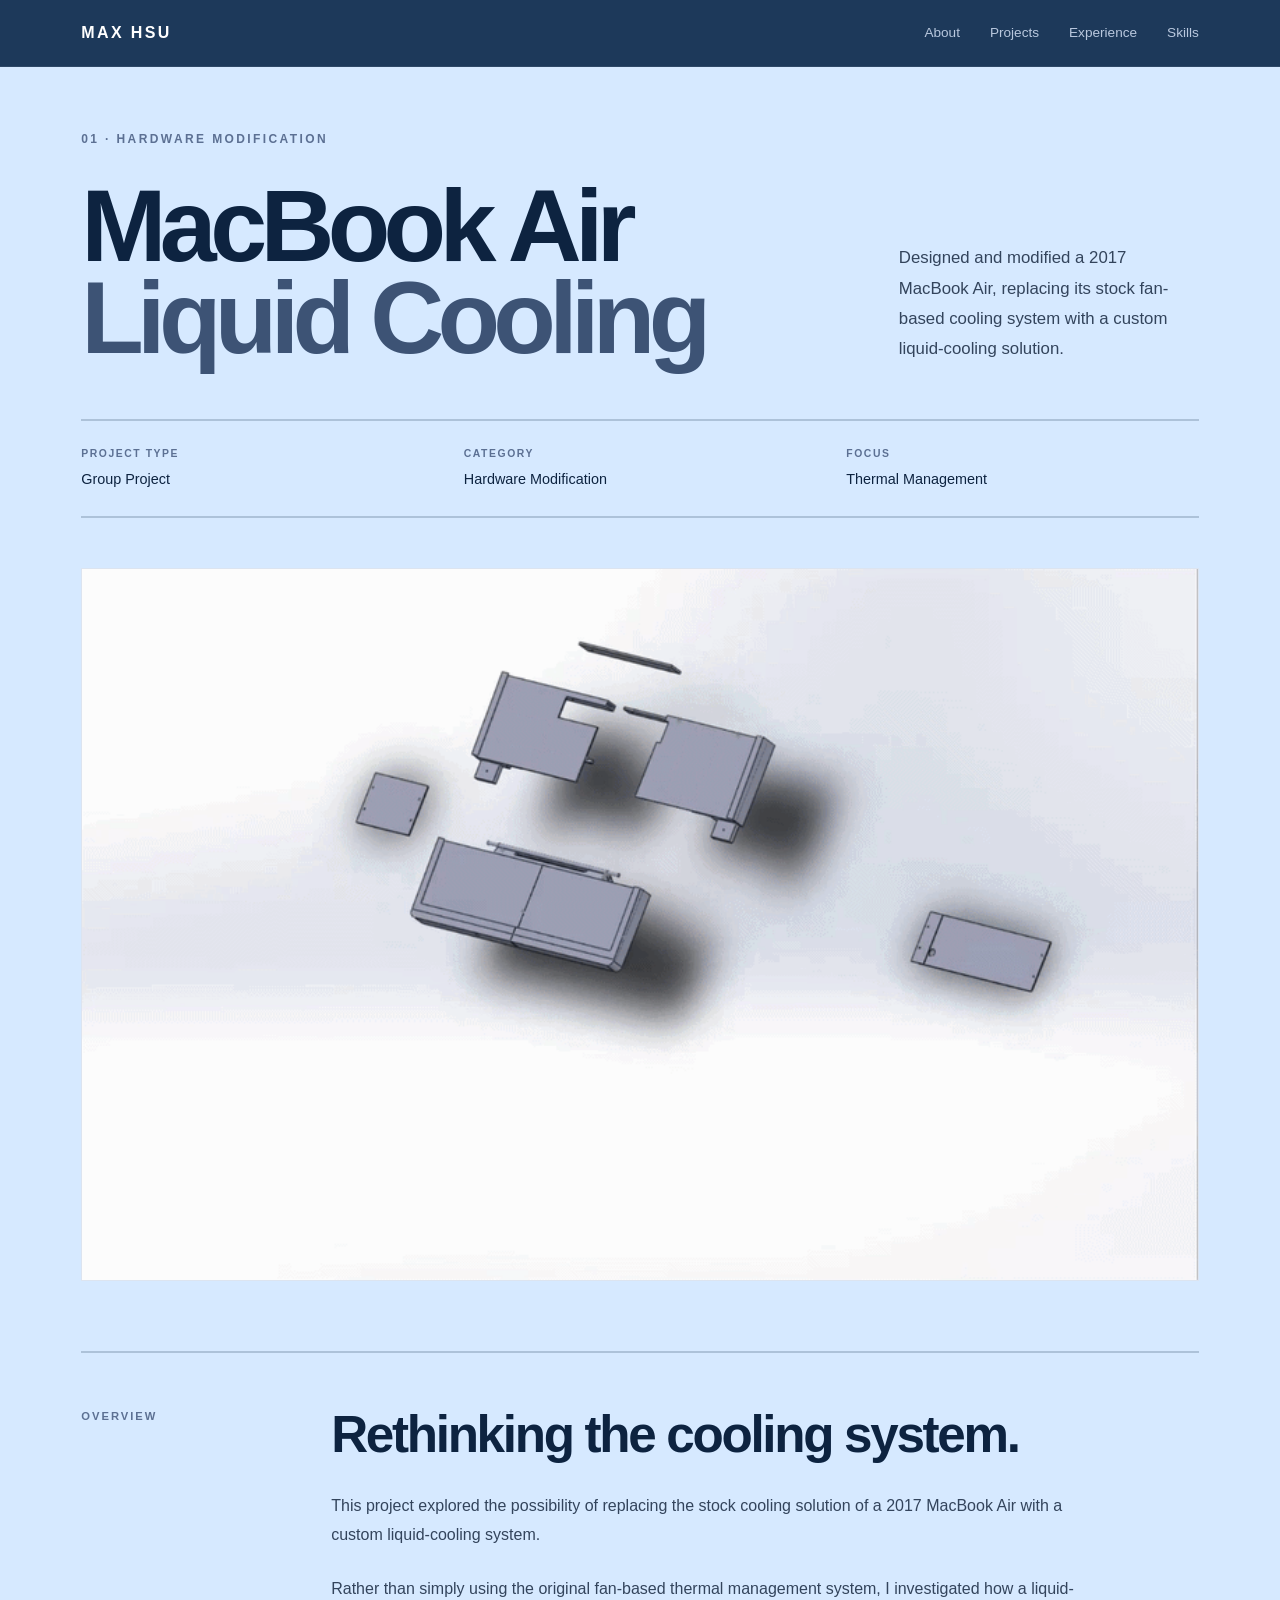
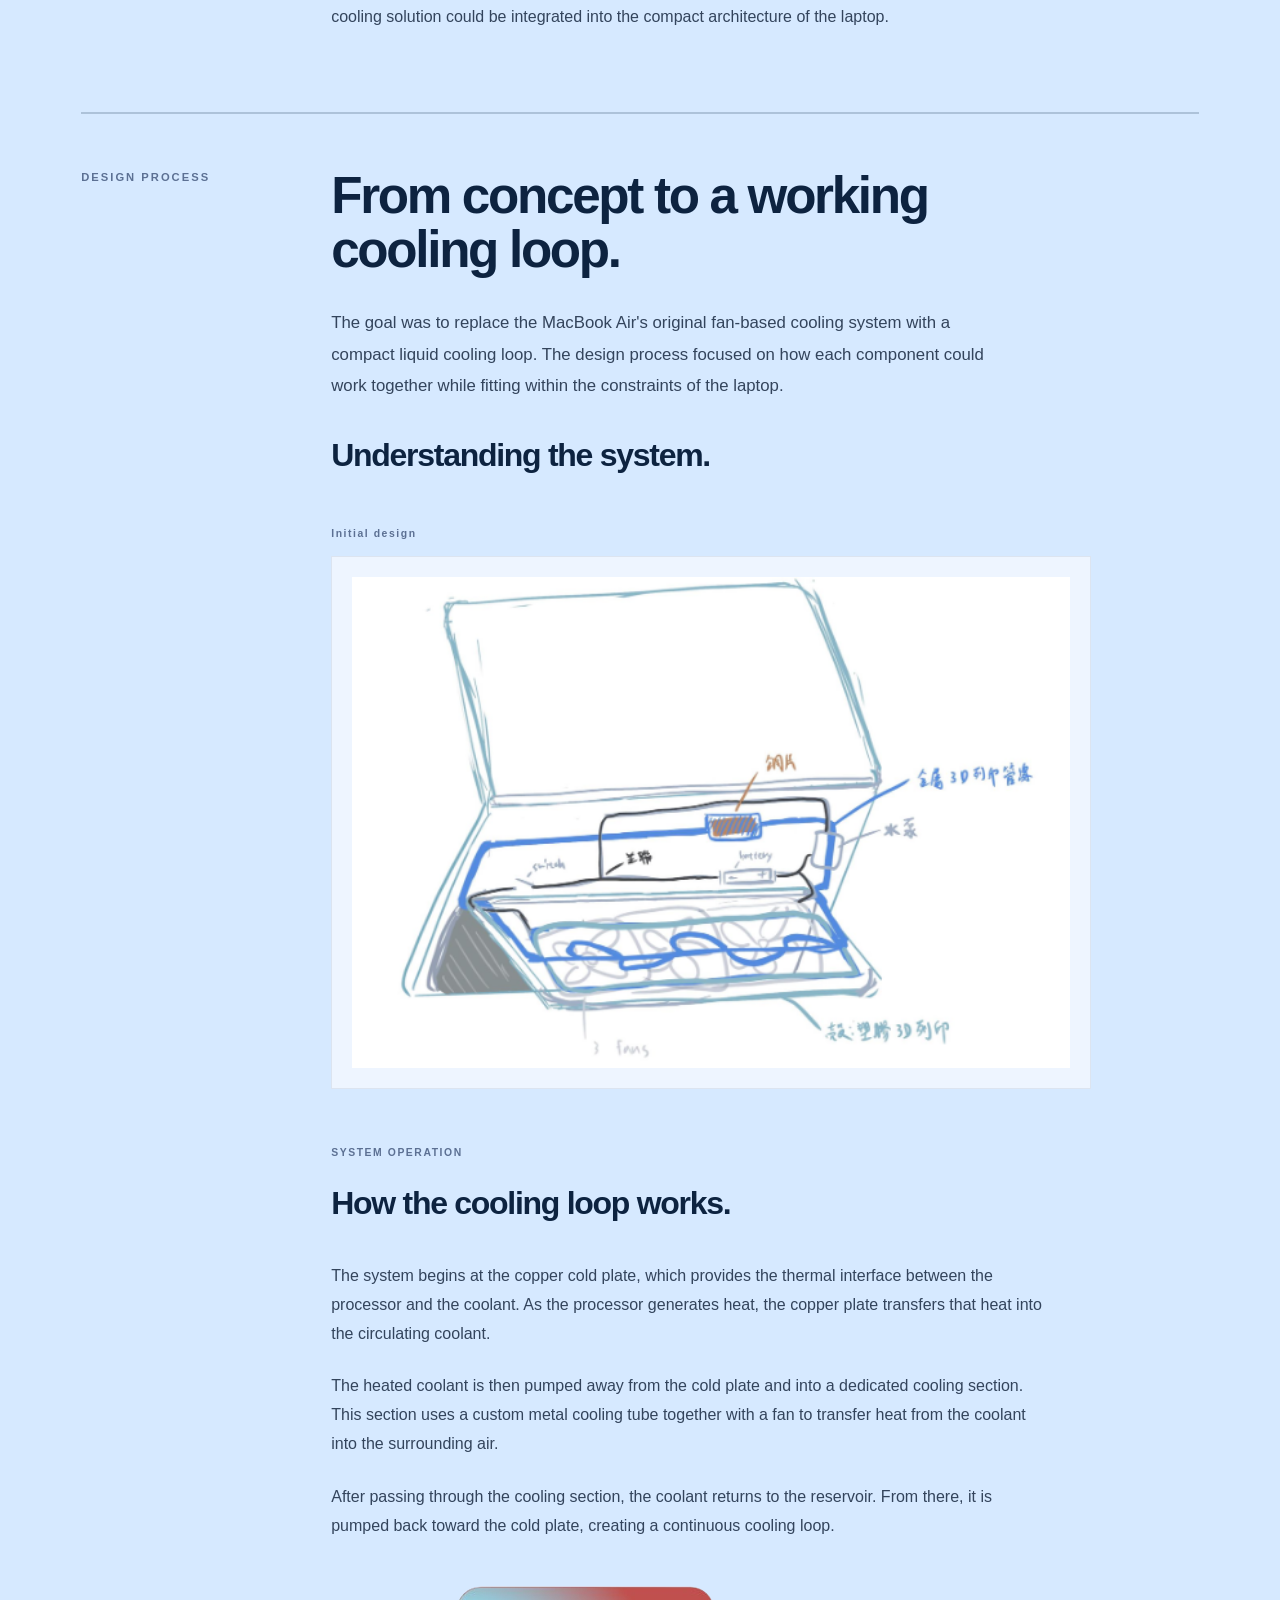
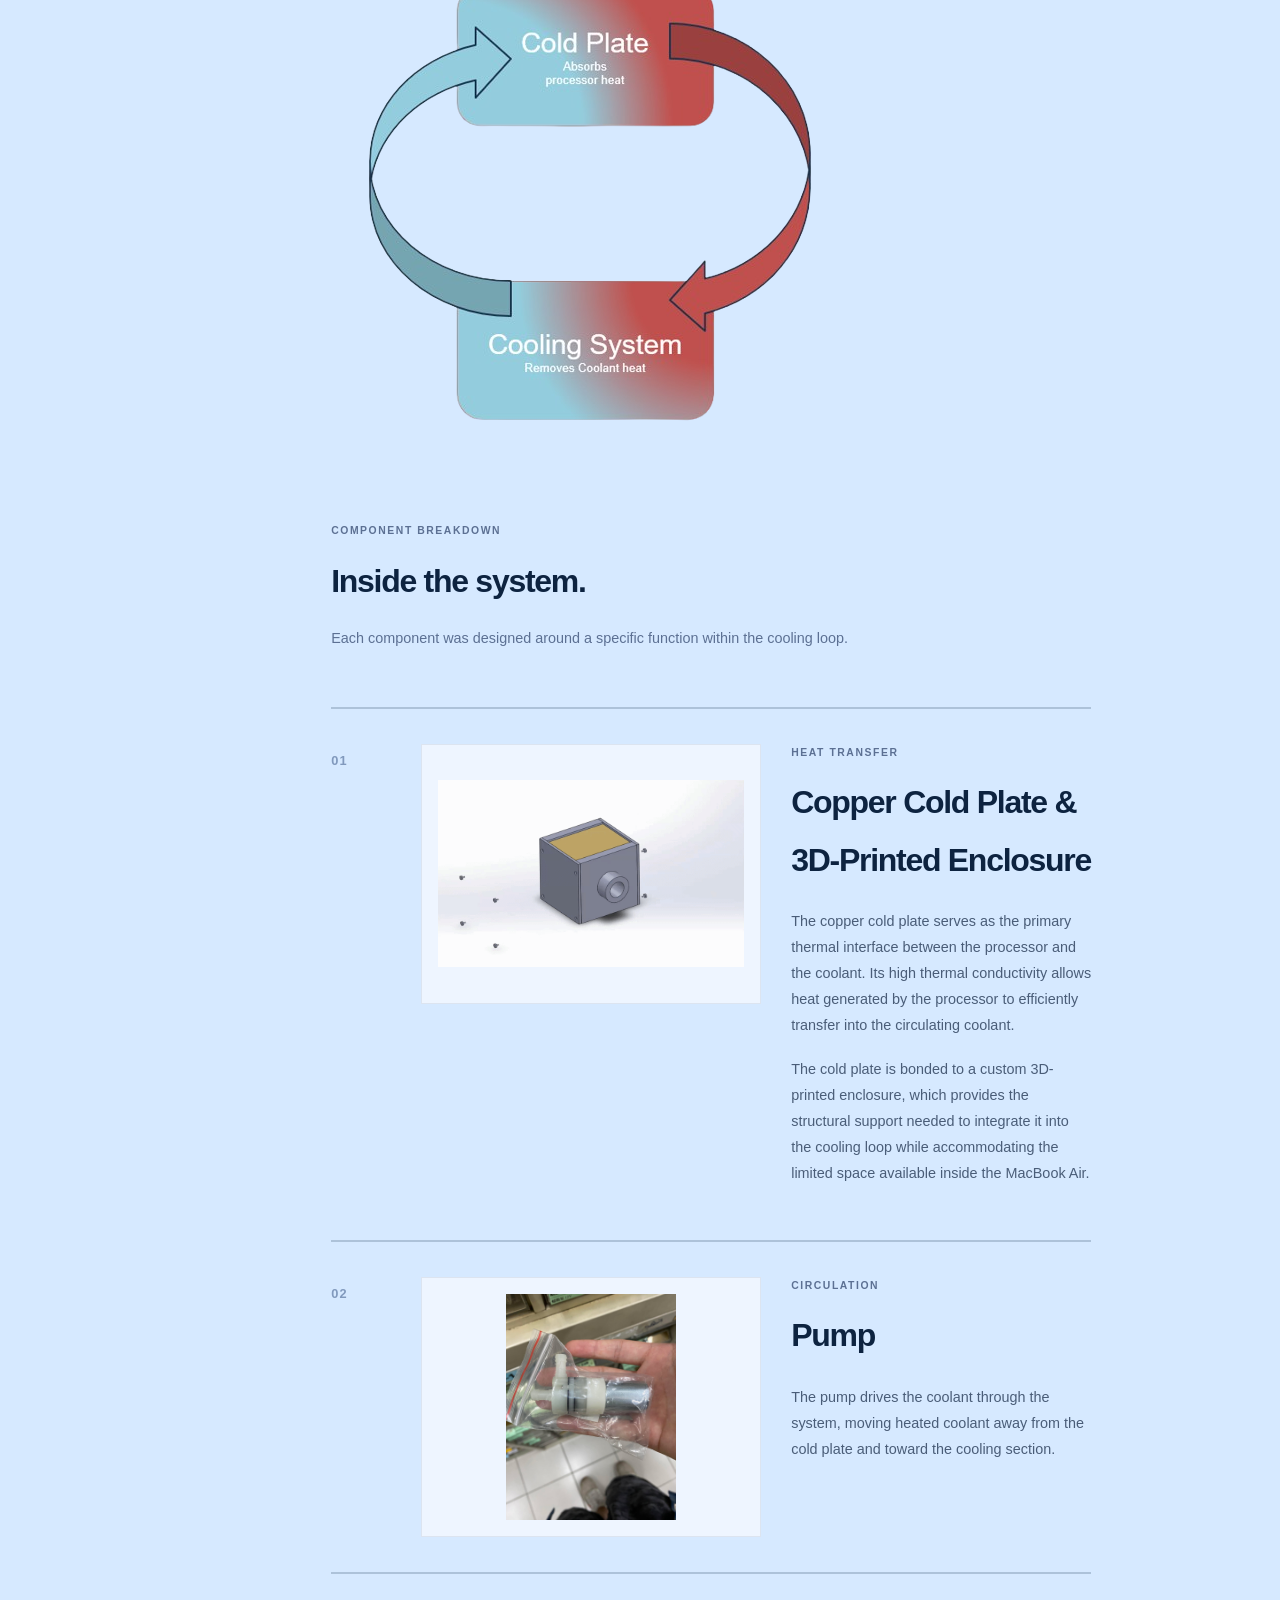
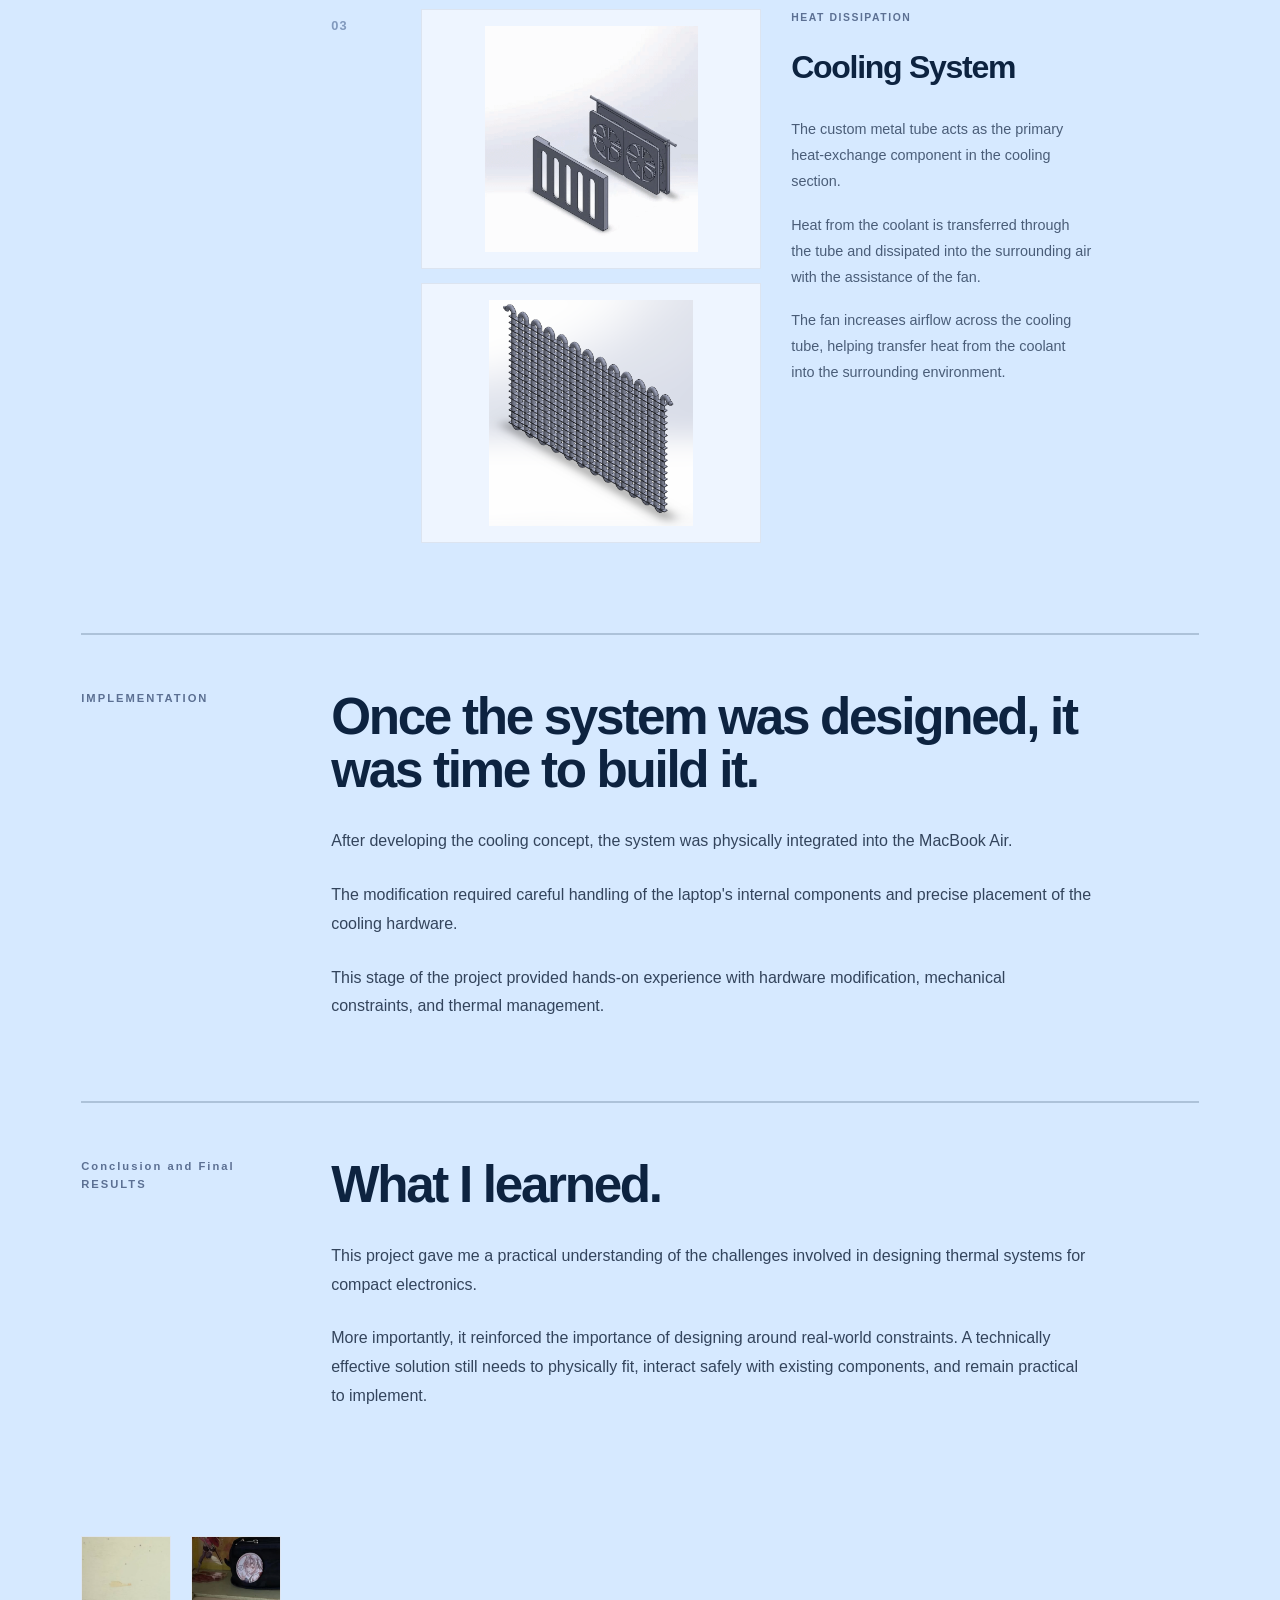
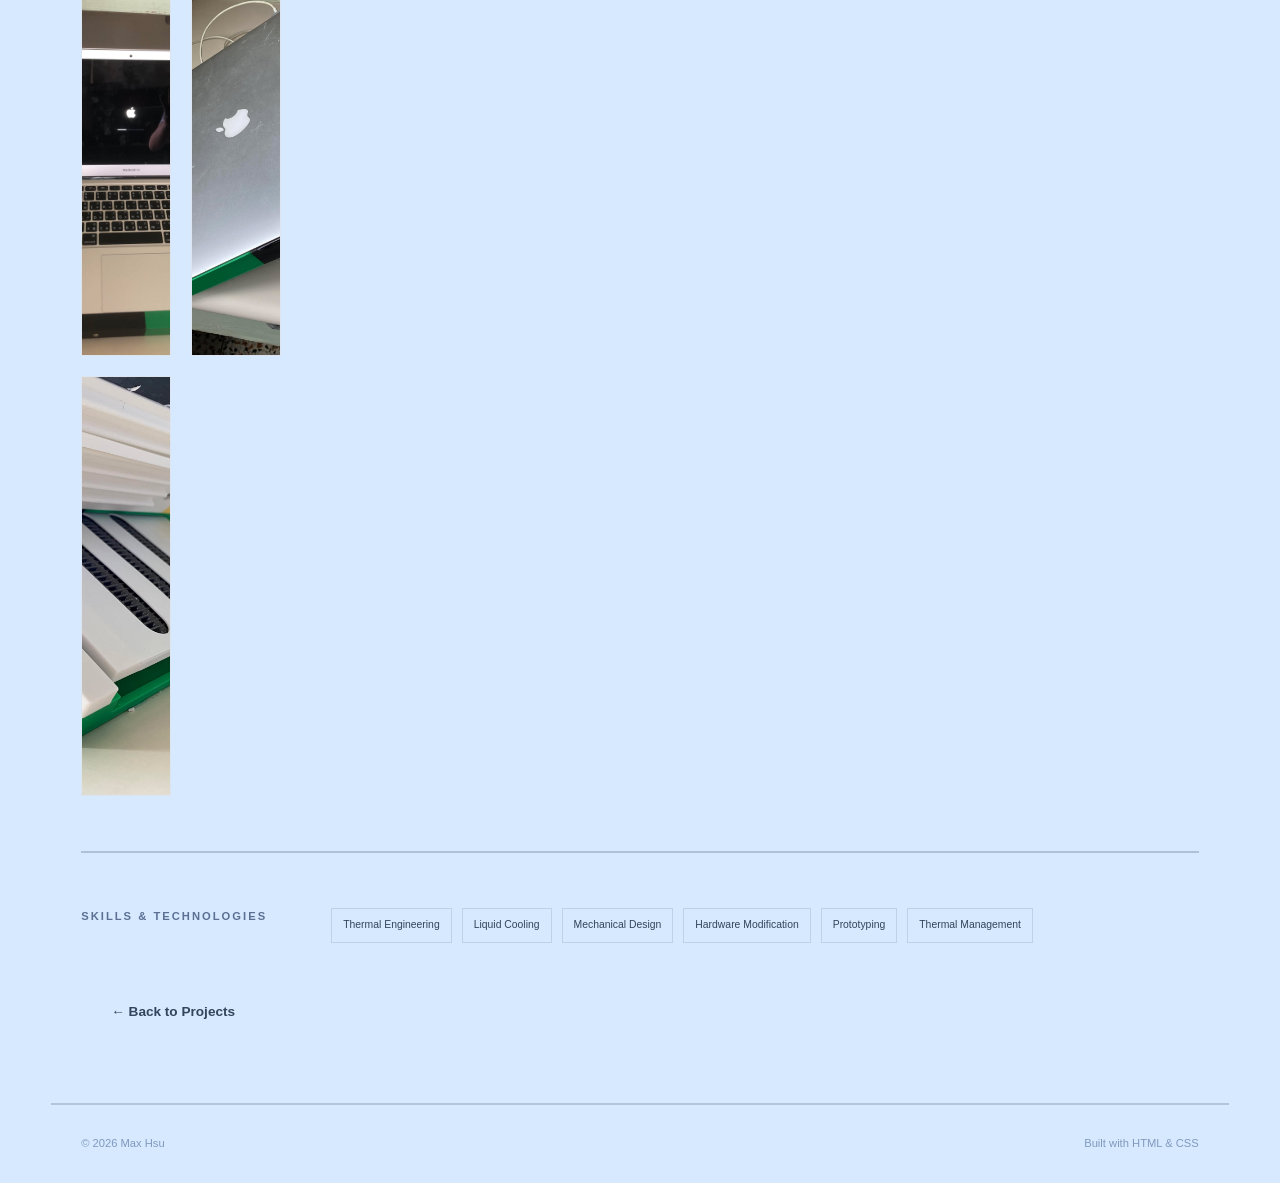
==== macbook-liquid-cooling.html @ 00c85efa "Update macbook-liquid-cooling.html" ====
<!DOCTYPE html>

<html lang="en">

<head>

<meta charset="UTF-8">

<meta name="viewport" content="width=device-width, initial-scale=1.0">

<title>MacBook Air Liquid Cooling | Max Hsu</title>

<meta name="description"
      content="A custom liquid-cooling modification of a 2017 MacBook Air by Max Hsu.">

<link rel="stylesheet" href="style.css">

</head>

<body>

<!-- =====================================================
     NAVIGATION
     ===================================================== -->

<nav>

    <div class="nav-container">

        <a href="index.html" class="logo">
            MAX HSU
        </a>

        <div class="nav-links">

            <a href="index.html#about">
                About
            </a>

            <a href="index.html#projects">
                Projects
            </a>

            <a href="index.html#experience">
                Experience
            </a>

            <a href="index.html#skills">
                Skills
            </a>

        </div>

    </div>

</nav>


<!-- =====================================================
     PROJECT PAGE
     ===================================================== -->

<main class="project-page">


    <!-- =================================================
         PROJECT HEADER
         ================================================= -->

    <header class="project-page-header">

        <p class="eyebrow">
            01 · HARDWARE MODIFICATION
        </p>


        <h1>
            MacBook Air<br>
            <span>Liquid Cooling</span>
        </h1>


        <div class="project-intro">

            <p>
                Designed and modified a 2017 MacBook Air,
                replacing its stock fan-based cooling system
                with a custom liquid-cooling solution.
            </p>

        </div>

    </header>


    <!-- =================================================
         PROJECT METADATA
         ================================================= -->

    <div class="project-meta">

        <div class="project-meta-item">

            <span class="project-meta-label">
                PROJECT TYPE
            </span>

            <span class="project-meta-value">
                Group Project
            </span>

        </div>


        <div class="project-meta-item">

            <span class="project-meta-label">
                CATEGORY
            </span>

            <span class="project-meta-value">
                Hardware Modification
            </span>

        </div>


        <div class="project-meta-item">

            <span class="project-meta-label">
                FOCUS
            </span>

            <span class="project-meta-value">
                Thermal Management
            </span>

        </div>

    </div>


    <!-- =================================================
         HERO IMAGE
         ================================================= -->

    <div class="project-hero-image">

        <img
            src="image/Boompic.gif"
            alt="Exploded diagram of the custom MacBook Air liquid cooling system"
        >

    </div>


    <!-- =================================================
         OVERVIEW
         ================================================= -->

    <section class="project-detail-section">

        <div class="project-detail-label">
            OVERVIEW
        </div>


        <div class="project-detail-content">

            <h2>
                Rethinking the cooling system.
            </h2>

            <p>
                This project explored the possibility of
                replacing the stock cooling solution of a
                2017 MacBook Air with a custom liquid-cooling
                system.
            </p>

            <p>
                Rather than simply using the original
                fan-based thermal management system, I
                investigated how a liquid-cooling solution
                could be integrated into the compact
                architecture of the laptop.
            </p>

        </div>

    </section>


<!-- =================================================
     DESIGN PROCESS
     ================================================= -->

<section class="project-detail-section design-process">

<div class="project-detail-label">
    DESIGN PROCESS
</div>


<div class="project-detail-content">

    <h2>
        From concept to a working cooling loop.
    </h2>

    <p class="design-intro">
        The goal was to replace the MacBook Air's original
        fan-based cooling system with a compact liquid
        cooling loop. The design process focused on how
        each component could work together while fitting
        within the constraints of the laptop.
    </p>


    <!-- =================================================
         EXPLODED VIEW
         ================================================= -->

    <div class="system-diagram exploded-view">

      <h3>
            Understanding the system.
      </h3>
          
      <span class="component-category">
            Initial design
      </span>

        <img
            src="image/first_design.png"
            alt="Initial hand drew design"
        >

    </div>


    <!-- =================================================
         SYSTEM OPERATION
         ================================================= -->

    <div class="system-operation">

        <span class="component-category">
            SYSTEM OPERATION
        </span>

        <h3>
            How the cooling loop works.
        </h3>

        <div class="operation-text">

            <p>
                The system begins at the copper cold plate,
                which provides the thermal interface between
                the processor and the coolant. As the
                processor generates heat, the copper plate
                transfers that heat into the circulating
                coolant.
            </p>

            <p>
                The heated coolant is then pumped away from
                the cold plate and into a dedicated cooling
                section. This section uses a custom metal
                cooling tube together with a fan to transfer
                heat from the coolant into the surrounding
                air.
            </p>

            <p>
                After passing through the cooling section,
                the coolant returns to the reservoir. From
                there, it is pumped back toward the cold
                plate, creating a continuous cooling loop.
            </p>

        </div>


        <!-- COOLING LOOP -->

        <img
            src="image/HeatTransfer.png"
            alt="Picture of Heat transfer cycle"
        >
    </div>


    <!-- =================================================
         COMPONENT BREAKDOWN
         ================================================= -->

    <div class="component-breakdown">

        <div class="component-breakdown-heading">

            <span class="component-category">
                COMPONENT BREAKDOWN
            </span>

            <h3>
                Inside the system.
            </h3>

            <p>
                Each component was designed around a specific
                function within the cooling loop.
            </p>

        </div>
 

        <!-- COMPONENT 01 -->

        <article class="component">

            <div class="component-number">
                01
            </div>

          <div class="component-image">
              <img
                  src="image/ContainerVid.gif"
                  alt="Copper cold plate and 3D-printed enclosure"
              >
          </div>
            
            <div class="component-info">

                <span class="component-category">
                    HEAT TRANSFER
                </span>

                <h3>
                    Copper Cold Plate & 3D-Printed Enclosure
                </h3>

                  <p>
            The copper cold plate serves as the primary thermal interface between the processor and the coolant. 
            Its high thermal conductivity allows heat generated by the processor to efficiently transfer into the circulating coolant. 
                  </p>
                  <p>
            The cold plate is bonded to a custom 3D-printed enclosure, which provides the structural support needed to integrate it into 
            the cooling loop while accommodating the limited space available inside the MacBook Air.
                  </p>
            </div>

        </article>


        <!-- COMPONENT 02 -->

        <article class="component">

            <div class="component-number">
                02
            </div>

            <div class="component-image">

                <img
                    src="image/motor.jpg"
                    alt="Liquid cooling pump"
                >

            </div>

            <div class="component-info">

                <span class="component-category">
                    CIRCULATION
                </span>

                <h3>
                    Pump
                </h3>

                <p>
                    The pump drives the coolant through the
                    system, moving heated coolant away from
                    the cold plate and toward the cooling
                    section.
                </p>

            </div>

        </article>


        <!-- COMPONENT 03 -->

        <article class="component">

           <div class="component-number">
                03
            </div>

            <div class="component-images">

                <div class="component-image">
                    <img
                        src="image/Chillvid.gif"
                        alt="Cooling system"
                    >
            </div>

            <div class="component-image">
              <img
                  src="image/CoolingTube.png"
                  alt="3D-printed metal cooling tube"
              >
          </div>

            </div>

            <div class="component-info">

                <span class="component-category">
                    HEAT DISSIPATION
                </span>

                <h3>
                    Cooling System
                </h3>

                <p>
                    The custom metal tube acts as the primary
                    heat-exchange component in the cooling
                    section.
                </p>

                <p>
                    Heat from the coolant is transferred
                    through the tube and dissipated into the
                    surrounding air with the assistance of
                    the fan.
                </p>
                  <p>
                  The fan increases airflow across the cooling tube, 
                  helping transfer heat from the coolant into the surrounding 
                  environment.
                  </p>

            </div>

        </article>
          
       </div>

</div>

</section>

    <!-- =================================================
         IMPLEMENTATION
         ================================================= -->

    <section class="project-detail-section">

        <div class="project-detail-label">
            IMPLEMENTATION
        </div>


        <div class="project-detail-content">

            <h2>
                Once the system was designed, it was time to build it.
            </h2>

            <p>
                After developing the cooling concept, the
                system was physically integrated into the
                MacBook Air.
            </p>

            <p>
                The modification required careful handling
                of the laptop's internal components and
                precise placement of the cooling hardware.
            </p>

            <p>
                This stage of the project provided hands-on
                experience with hardware modification,
                mechanical constraints, and thermal
                management.
            </p>

            

        </div>

    </section>


    <!-- =================================================
         RESULTS
         ================================================= -->

    <section class="project-detail-section">

        <div class="project-detail-label">
            Conclusion and Final RESULTS
        </div>


        <div class="project-detail-content">

            <h2>
                What I learned.
            </h2>

            <p>
                This project gave me a practical understanding
                of the challenges involved in designing
                thermal systems for compact electronics.
            </p>

            <p>
                More importantly, it reinforced the importance
                of designing around real-world constraints.
                A technically effective solution still needs
                to physically fit, interact safely with
                existing components, and remain practical
                to implement.
            </p>

        </div>
      <div class="project-gallery">

                <img
                    src="image/Final1.jpg"
                    alt="REPLACE — describe this build photo"
                >

                <img
                    src="image/Final2.jpg"
                    alt="REPLACE — describe this build photo"
                >

                <img
                    src="image/Final3.jpg"
                    alt="REPLACE — describe this build photo"
                >

            </div>

    </section>


    <!-- =================================================
         SKILLS
         ================================================= -->

    <section class="project-detail-section">

        <div class="project-detail-label">
            SKILLS & TECHNOLOGIES
        </div>


        <div class="project-detail-content">

            <div class="large-tags">

                <span>
                    Thermal Engineering
                </span>

                <span>
                    Liquid Cooling
                </span>

                <span>
                    Mechanical Design
                </span>

                <span>
                    Hardware Modification
                </span>

                <span>
                    Prototyping
                </span>

                <span>
                    Thermal Management
                </span>

            </div>

        </div>

    </section>


    <!-- =================================================
         BACK TO PROJECTS
         ================================================= -->

    <div class="project-back">

        <a href="index.html#projects">
            ← Back to Projects
        </a>

    </div>


</main>


<!-- =====================================================
     FOOTER
     ===================================================== -->

<footer>

    <p>
        © 2026 Max Hsu
    </p>

    <p>
        Built with HTML & CSS
    </p>

</footer>

</body>

</html>
---- style.css ----
/* =========================================================
   MAX HSU — ENGINEERING PORTFOLIO
   Global Styles
   ========================================================= */

:root {
    --blue: #2f8fff;
    --blue-glow: rgba(47, 143, 255, 0.6);
    --yellow: #ffd60a;
    --yellow-glow: rgba(255, 214, 10, 0.5);
    --page-bg: #d6e9ff;
    --panel-bg: #eef5ff;
    --ink: #0d2340;
    --slate-700: #33445c;
    --slate-600: #4a5d78;
    --slate-500: #5c7093;
    --slate-400: #8199bd;
    --slate-300: #a9bed8;
    --heading-accent: #3d5375;
    --border-rgb: 13, 35, 64;
    --nav-bg: rgba(14, 42, 77, 0.92);
}

/* ---------- Reset ---------- */

* {
    margin: 0;
    padding: 0;
    box-sizing: border-box;
}

html {
    scroll-behavior: smooth;
}

body {
    background: var(--page-bg);
    color: var(--ink);
    font-family: Arial, Helvetica, sans-serif;
    line-height: 1.6;
    overflow-x: hidden;
}

a {
    color: inherit;
    text-decoration: none;
}

img {
    max-width: 100%;
}

ul {
    list-style: none;
}

::selection {
    background: var(--blue);
    color: #ffffff;
}

/* ---------- Shared type ---------- */

.eyebrow {
    color: var(--slate-500);
    font-size: 0.75rem;
    font-weight: 700;
    letter-spacing: 0.2em;
    margin-bottom: 25px;
}

.section-label {
    display: flex;
    align-items: center;
    gap: 15px;
    color: var(--slate-500);
    font-size: 0.7rem;
    font-weight: 700;
    letter-spacing: 0.2em;
    margin-bottom: 35px;
}

.section-label span {
    color: var(--yellow);
}

.section-title {
    font-size: clamp(2.5rem, 5vw, 5rem);
    letter-spacing: -0.05em;
    margin-bottom: 40px;
}


/* =========================================================
   NAVIGATION
   ========================================================= */

nav {
    position: fixed;
    top: 0;
    left: 0;
    width: 100%;
    z-index: 1000;
    color: #ffffff;
    background: var(--nav-bg);
    backdrop-filter: blur(12px);
    border-bottom: 1px solid rgba(255, 255, 255, 0.08);
}

.nav-container {
    max-width: min(92vw, 1800px);
    margin: 0 auto;
    padding: 20px 30px;
    display: flex;
    align-items: center;
    justify-content: space-between;
}

.logo {
    font-size: 1rem;
    font-weight: 800;
    letter-spacing: 0.15em;
}

.nav-links {
    display: flex;
    gap: 30px;
}

.nav-links a {
    color: #b9c8de;
    font-size: 0.85rem;
    transition: color 0.2s ease;
}

.nav-links a:hover {
    color: var(--blue);
}


/* =========================================================
   GENERAL SECTIONS
   ========================================================= */

.section {
    max-width: min(92vw, 1800px);
    margin: 0 auto;
    padding: 80px 30px;
}


/* =========================================================
   HOMEPAGE HERO
   ========================================================= */

.hero {
    min-height: 90vh;
    max-width: min(92vw, 1800px);
    margin: 0 auto;
    padding: 130px 30px 60px;
    display: flex;
    align-items: center;
    position: relative;
    overflow: hidden;
}

.hero-content {
    max-width: 760px;
    position: relative;
    z-index: 2;
}

.hero h1 {
    font-size: clamp(3.5rem, 8vw, 7rem);
    line-height: 0.95;
    letter-spacing: -0.06em;
    margin-bottom: 35px;
}

.hero h1 span {
    color: var(--heading-accent);
}

.hero-description {
    max-width: 600px;
    color: var(--slate-700);
    font-size: 1.1rem;
    margin-bottom: 30px;
}

.hero-buttons {
    display: flex;
    gap: 15px;
    flex-wrap: wrap;
}

.button {
    display: inline-block;
    padding: 13px 22px;
    border: 1px solid rgba(var(--border-rgb), 0.15);
    font-size: 0.85rem;
    font-weight: 700;
    transition: transform 0.2s ease, background 0.2s ease, border-color 0.2s ease;
}

.button:hover {
    transform: translateY(-3px);
}

.button.primary {
    background: var(--yellow);
    color: #0b0d10;
}

.button.primary:hover {
    box-shadow: 0 0 24px var(--yellow-glow);
}

.button.secondary {
    color: var(--ink);
}

.button.secondary:hover {
    border-color: var(--blue);
    color: var(--blue);
}

/* Hero decoration — subtle circuit motif, right side, faded */

.hero-decoration {
    position: absolute;
    top: 50%;
    right: 4%;
    transform: translateY(-50%);
    width: 340px;
    height: 340px;
    z-index: 1;
    pointer-events: none;
}

.circuit-line {
    position: absolute;
    background: rgba(var(--border-rgb), 0.1);
}

.line-1 {
    top: 22%;
    left: 0;
    width: 100%;
    height: 1px;
}

.line-2 {
    top: 58%;
    left: 12%;
    width: 65%;
    height: 1px;
}

.line-3 {
    top: 0;
    left: 42%;
    width: 1px;
    height: 100%;
}

.circuit-node {
    position: absolute;
    width: 8px;
    height: 8px;
    border-radius: 50%;
    background: var(--blue);
    box-shadow: 0 0 14px var(--blue-glow);
    transform: translate(-50%, -50%);
}

.node-1 {
    top: 22%;
    left: 0;
}

.node-2 {
    top: 58%;
    left: 77%;
    background: var(--yellow);
    box-shadow: 0 0 14px var(--yellow-glow);
}

.node-3 {
    top: 0;
    left: 42%;
}


/* =========================================================
   ABOUT
   ========================================================= */

.about-grid {
    display: grid;
    grid-template-columns: 280px 1fr;
    gap: 40px;
}

.about-grid h2 {
    font-size: clamp(2rem, 4vw, 3rem);
    line-height: 1.15;
    letter-spacing: -0.03em;
}

.about-text {
    max-width: 640px;
    color: var(--slate-700);
    font-size: 1rem;
    line-height: 1.85;
}

.about-text p {
    margin-bottom: 22px;
}

.about-text p:last-child {
    margin-bottom: 0;
}


/* =========================================================
   PROJECTS
   ========================================================= */

.projects-section .section-title {
    margin-bottom: 40px;
}

.projects-grid {
    display: grid;
    grid-template-columns: repeat(3, 1fr);
    gap: 20px;
}

.project-card {
    background: var(--panel-bg);
    border: 1px solid rgba(var(--border-rgb), 0.08);
    overflow: hidden;
    transition: transform 0.3s ease, border-color 0.3s ease;
}

.project-card:hover {
    transform: translateY(-8px);
    border-color: var(--blue);
    box-shadow: 0 0 30px rgba(47, 143, 255, 0.15);
}

.project-image {
    height: 250px;
    overflow: hidden;
    background: var(--panel-bg);
    border-bottom: 2px solid rgba(var(--border-rgb), 0.18);
}

.project-image img {
    width: 100%;
    height: 100%;
    object-fit: cover;
    display: block;
    transition: transform 0.5s ease;
}

.project-card:hover .project-image img {
    transform: scale(1.05);
}

.project-image.placeholder {
    display: flex;
    align-items: center;
    justify-content: center;
}

.project-image.placeholder span {
    font-size: 3.5rem;
    font-weight: 800;
    letter-spacing: -0.02em;
    color: rgba(var(--border-rgb), 0.12);
}

.project-content {
    padding: 30px;
}

.project-number {
    color: var(--slate-500);
    font-size: 0.65rem;
    font-weight: 700;
    letter-spacing: 0.15em;
    margin-bottom: 12px;
}

.project-content h3 {
    font-size: 1.7rem;
    margin-bottom: 15px;
    letter-spacing: -0.03em;
}

.project-content p {
    color: var(--slate-600);
    font-size: 0.9rem;
    margin-bottom: 20px;
}

.project-link {
    display: inline-block;
    color: var(--ink);
    font-size: 0.75rem;
    font-weight: 700;
    border-bottom: 1px solid var(--slate-300);
    padding-bottom: 4px;
    transition: border-color 0.2s ease, transform 0.2s ease;
}

.project-link:hover {
    border-color: var(--blue);
    color: var(--blue);
    transform: translateX(4px);
}


/* =========================================================
   TAGS
   ========================================================= */

.tags,
.large-tags {
    display: flex;
    flex-wrap: wrap;
    gap: 10px;
}

.tags span,
.large-tags span {
    padding: 7px 11px;
    border: 1px solid rgba(var(--border-rgb), 0.12);
    color: var(--slate-700);
    font-size: 0.65rem;
}


/* =========================================================
   EXPERIENCE
   ========================================================= */

.experience-list {
    border-top: 2px solid rgba(var(--border-rgb), 0.2);
}

.experience-item {
    display: grid;
    grid-template-columns: 230px 1fr;
    gap: 30px;
    padding: 28px 0;
    border-bottom: 2px solid rgba(var(--border-rgb), 0.2);
}

.experience-date {
    color: var(--slate-500);
    font-size: 0.7rem;
    font-weight: 700;
    letter-spacing: 0.15em;
    padding-top: 4px;
    white-space: nowrap;
}

.experience-item h3 {
    font-size: 1.4rem;
    margin-bottom: 8px;
    letter-spacing: -0.02em;
}

.company {
    color: var(--blue);
    font-size: 0.85rem;
    font-weight: 700;
    margin-bottom: 14px;
}

.experience-item p:not(.company) {
    color: var(--slate-600);
    font-size: 0.9rem;
    max-width: 560px;
}


/* =========================================================
   SKILLS
   ========================================================= */

.skills-grid {
    display: grid;
    grid-template-columns: repeat(3, 1fr);
    gap: 35px;
}

.skill-category h3 {
    font-size: 1.1rem;
    letter-spacing: -0.01em;
    margin-bottom: 20px;
    padding-bottom: 15px;
    border-bottom: 2px solid rgba(var(--border-rgb), 0.2);
}

.skill-category ul li {
    color: var(--slate-700);
    font-size: 0.9rem;
    padding: 8px 0;
    padding-left: 18px;
    position: relative;
}

.skill-category ul li::before {
    content: "";
    position: absolute;
    left: 0;
    top: 16px;
    width: 6px;
    height: 1px;
    background: var(--blue);
}


/* =========================================================
   CONTACT
   ========================================================= */

.contact-section {
    max-width: min(92vw, 1800px);
    margin: 0 auto;
    padding: 90px 30px 70px;
    text-align: center;
}

.contact-section .eyebrow {
    display: inline-block;
}

.contact-section h2 {
    font-size: clamp(2.5rem, 5vw, 4.5rem);
    letter-spacing: -0.04em;
    margin-bottom: 25px;
}

.contact-section p {
    max-width: 500px;
    margin: 0 auto 30px;
    color: var(--slate-700);
    font-size: 1.05rem;
}

.contact-links {
    display: flex;
    justify-content: center;
    gap: 35px;
    flex-wrap: wrap;
}

.contact-links a {
    font-size: 0.9rem;
    font-weight: 700;
    padding-bottom: 6px;
    border-bottom: 1px solid var(--slate-300);
    transition: border-color 0.2s ease, color 0.2s ease;
}

.contact-links a:hover {
    color: var(--yellow);
    border-color: var(--yellow);
}


/* =========================================================
   FOOTER
   ========================================================= */

footer {
    max-width: min(92vw, 1800px);
    margin: 0 auto;
    padding: 30px;
    display: flex;
    justify-content: space-between;
    color: var(--slate-400);
    font-size: 0.7rem;
    border-top: 2px solid rgba(var(--border-rgb), 0.18);
}


/* =========================================================
   PROJECT DETAIL PAGE
   ========================================================= */

.project-page {
    max-width: min(92vw, 1800px);
    margin: 0 auto;
    padding: 130px 30px 80px;
}

.project-page-header {
    display: grid;
    grid-template-columns: 1fr 300px;
    gap: 50px;
    margin-bottom: 55px;
}

.project-page-header .eyebrow {
    grid-column: 1 / -1;
    margin-bottom: -45px;
}

.project-page-header h1 {
    font-size: clamp(4rem, 8vw, 8rem);
    line-height: 0.9;
    letter-spacing: -0.065em;
}

.project-page-header h1 span {
    color: var(--heading-accent);
}

.project-intro {
    align-self: end;
    color: var(--slate-700);
    font-size: 1.05rem;
    line-height: 1.8;
}

.project-meta {
    display: grid;
    grid-template-columns: repeat(3, 1fr);
    gap: 30px;
    padding: 25px 0;
    margin-bottom: 50px;
    border-top: 2px solid rgba(var(--border-rgb), 0.2);
    border-bottom: 2px solid rgba(var(--border-rgb), 0.2);
}

.project-meta-item {
    display: flex;
    flex-direction: column;
    gap: 5px;
}

.project-meta-label {
    color: var(--slate-500);
    font-size: 0.65rem;
    font-weight: 700;
    letter-spacing: 0.15em;
}

.project-meta-value {
    color: var(--ink);
    font-size: 0.9rem;
}

.project-hero-image {
    width: 100%;
    margin-bottom: 70px;
    overflow: hidden;
    background: var(--panel-bg);
    border: 1px solid rgba(var(--border-rgb), 0.08);
}

.project-hero-image img {
    width: 100%;
    height: auto;
    display: block;
}

.project-detail-section {
    display: grid;
    grid-template-columns: 200px 1fr;
    gap: 50px;
    padding: 55px 0;
    border-top: 2px solid rgba(var(--border-rgb), 0.2);
}

.project-detail-label {
    color: var(--slate-500);
    font-size: 0.7rem;
    font-weight: 700;
    letter-spacing: 0.18em;
}

.project-detail-content {
    max-width: 760px;
    color: var(--slate-700);
    font-size: 1rem;
    line-height: 1.8;
}

.project-detail-content p {
    margin-bottom: 25px;
}

.project-detail-content h2 {
    color: var(--ink);
    font-size: clamp(2rem, 4vw, 3.5rem);
    line-height: 1.05;
    letter-spacing: -0.045em;
    margin-bottom: 30px;
}

.project-detail-content h3 {
    color: var(--ink);
    font-size: 2rem;
    letter-spacing: -0.04em;
    margin-bottom: 30px;
}

.project-back {
    max-width: min(92vw, 1800px);
    margin: 0 auto;
    padding: 0 30px;
}

.project-back a {
    display: inline-block;
    color: var(--slate-700);
    font-size: 0.85rem;
    font-weight: 700;
    transition: color 0.2s ease;
}

.project-back a:hover {
    color: var(--blue);
}


/* =========================================================
   DESIGN PROCESS
   ========================================================= */

.design-process {
    padding-top: 55px;
}

.design-intro {
    max-width: 680px;
    font-size: 1.05rem;
    line-height: 1.9;
    margin-bottom: 45px;
}

/* System diagram (shared wrapper) */

.system-diagram {
    margin-top: 55px;
    padding-top: 35px;
    border-top: 2px solid rgba(var(--border-rgb), 0.2);
}

.system-diagram h3 {
    color: var(--ink);
    font-size: 2rem;
    letter-spacing: -0.04em;
    margin-bottom: 35px;
}

.system-diagram img {
    width: 100%;
    display: block;
    background: var(--panel-bg);
    border: 1px solid rgba(var(--border-rgb), 0.08);
}

/* Exploded view sits right under the intro paragraph, so it resets
   the spacing/border that .system-diagram normally adds. This
   compound selector has higher specificity than either class alone,
   so it wins regardless of source order. */

.system-diagram.exploded-view {
    margin-top: 0;
    padding-top: 0;
    border-top: none;
}

.exploded-view h3 {
    margin-bottom: 40px;
}

.exploded-view img {
    padding: 20px;
}

/* System operation */

.system-operation {
    margin-top: 55px;
}

.operation-text {
    max-width: 720px;
}

.operation-text p {
    margin-bottom: 24px;
}

/* Cooling loop */

.cooling-loop {
    position: relative;
    width: 100%;
    max-width: 480px;
    aspect-ratio: 400 / 340;
    margin: 50px auto 0;
    padding: 20px 0 60px;
}

.loop-diagram {
    position: absolute;
    inset: 0;
    width: 100%;
    height: 100%;
}

.loop-arc {
    fill: none;
    stroke: var(--yellow);
    stroke-width: 2;
    stroke-linecap: round;
}

.loop-arrowhead {
    fill: var(--yellow);
}

.loop-item {
    position: absolute;
    display: flex;
    flex-direction: column;
    align-items: center;
    gap: 4px;
    width: 150px;
    text-align: center;
    transform: translate(-50%, -50%);
}

.loop-item-1 {
    left: 50%;
    top: 10%;
}

.loop-item-2 {
    left: 82.5%;
    top: 79%;
}

.loop-item-3 {
    left: 17.5%;
    top: 79%;
}

.loop-item span {
    color: var(--slate-400);
    font-size: 0.65rem;
    font-weight: 700;
    letter-spacing: 0.15em;
}

.loop-item strong {
    color: var(--ink);
    font-size: 0.85rem;
}

.loop-item small {
    color: var(--slate-500);
    font-size: 0.65rem;
}

.loop-cycle-note {
    position: absolute;
    left: 50%;
    bottom: 0;
    transform: translateX(-50%);
    color: var(--slate-500);
    font-size: 0.7rem;
    letter-spacing: 0.05em;
    white-space: nowrap;
}

/* Component breakdown */

.component-breakdown {
    margin-top: 65px;
}

.component-breakdown-heading {
    padding-bottom: 30px;
}

.component-breakdown-heading h3 {
    margin-top: 10px;
    margin-bottom: 15px;
}

.component-breakdown-heading p {
    max-width: 600px;
    color: var(--slate-500);
    font-size: 0.9rem;
}

.component {
    display: grid;
    grid-template-columns: 60px 340px 1fr;
    gap: 30px;
    padding: 35px 0;
    border-top: 2px solid rgba(var(--border-rgb), 0.2);
    transition: border-color 0.3s ease;
}

.component:hover {
    border-color: var(--blue);
}

.component-number {
    color: var(--slate-400);
    font-size: 0.8rem;
    font-weight: 700;
    letter-spacing: 0.1em;
    padding-top: 5px;
}

.component-images {
    display: flex;
    flex-direction: column;
    gap: 14px;
}

.component-image {
    width: 100%;
    height: 260px;
    overflow: hidden;
    padding: 16px;
    background: var(--panel-bg);
    border: 1px solid rgba(var(--border-rgb), 0.08);
}

.component-image img {
    width: 100%;
    height: 100%;
    object-fit: contain;
    display: block;
    transition: transform 0.4s ease;
}

.component:hover .component-image img {
    transform: scale(1.04);
}

.component-info {
    max-width: 500px;
}

.component-category {
    display: block;
    color: var(--slate-500);
    font-size: 0.65rem;
    font-weight: 700;
    letter-spacing: 0.15em;
    margin-bottom: 12px;
}

.component-info h3 {
    color: var(--ink);
    font-size: 2rem;
    letter-spacing: -0.04em;
    margin-bottom: 20px;
}

.component-info p {
    color: var(--slate-600);
    font-size: 0.9rem;
    line-height: 1.8;
    margin-bottom: 18px;
}

/* Design -> implementation transition */

.design-transition {
    margin-top: 65px;
    padding: 45px 0 20px;
    border-top: 2px solid rgba(var(--border-rgb), 0.22);
}

.design-transition h3 {
    max-width: 650px;
    color: var(--ink);
    font-size: clamp(2rem, 4vw, 3.5rem);
    line-height: 1.05;
    letter-spacing: -0.045em;
    margin: 15px 0 25px;
}

.design-transition p {
    max-width: 650px;
    color: var(--slate-500);
    line-height: 1.8;
    margin-bottom: 30px;
}

.transition-link {
    display: inline-block;
    color: var(--ink);
    font-size: 0.75rem;
    font-weight: 700;
    padding-bottom: 5px;
    border-bottom: 1px solid var(--slate-300);
    transition: border-color 0.2s ease, transform 0.2s ease;
}

.transition-link:hover {
    border-color: var(--yellow);
    color: var(--yellow);
    transform: translateY(3px);
}

/* Gallery (kept in case a future project page uses it) */

.project-gallery {
    display: grid;
    grid-template-columns: 1fr 1fr;
    gap: 20px;
    margin-top: 50px;
}

.project-gallery img {
    width: 100%;
    height: 420px;
    object-fit: cover;
    display: block;
    background: var(--panel-bg);
    border: 1px solid rgba(var(--border-rgb), 0.08);
}


/* =========================================================
   TABLET
   ========================================================= */

@media (max-width: 900px) {

    .projects-grid {
        grid-template-columns: 1fr 1fr;
    }

    .about-grid {
        grid-template-columns: 1fr;
        gap: 25px;
    }

    .experience-item {
        grid-template-columns: 1fr;
        gap: 12px;
    }

    .skills-grid {
        grid-template-columns: 1fr 1fr;
        gap: 40px 30px;
    }

    .hero-decoration {
        display: none;
    }

    .project-page-header {
        grid-template-columns: 1fr;
    }

    .project-page-header .eyebrow {
        margin-bottom: 0;
    }

    .project-meta {
        grid-template-columns: 1fr 1fr;
    }

    .project-detail-section {
        grid-template-columns: 1fr;
        gap: 25px;
    }

    .component {
        grid-template-columns: 40px 260px 1fr;
        gap: 20px;
    }

}


/* =========================================================
   MOBILE
   ========================================================= */

@media (max-width: 650px) {

    .nav-container {
        padding: 18px 20px;
    }

    .nav-links {
        display: none;
    }

    /* Homepage */

    .hero {
        padding: 110px 20px 50px;
    }

    .hero h1 {
        font-size: 3.5rem;
    }

    .section {
        padding: 60px 20px;
    }

    .projects-grid {
        grid-template-columns: 1fr;
    }

    .skills-grid {
        grid-template-columns: 1fr;
        gap: 35px;
    }

    .contact-section {
        padding: 70px 20px 60px;
    }

    .contact-links {
        gap: 20px;
    }

    /* Project page */

    .project-page {
        padding: 110px 20px 60px;
    }

    .project-page-header h1 {
        font-size: 4rem;
    }

    .project-meta {
        grid-template-columns: 1fr;
    }

    .project-hero-image {
        margin-bottom: 45px;
    }

    .project-detail-section {
        padding: 40px 0;
    }

    /* Exploded GIF */

    .exploded-view img {
        padding: 10px;
    }

    /* Cooling loop */

    .cooling-loop {
        position: static;
        max-width: none;
        aspect-ratio: auto;
        display: flex;
        flex-direction: column;
        gap: 20px;
        padding: 30px 0 0;
        margin-top: 30px;
    }

    .loop-diagram {
        display: none;
    }

    .loop-item {
        position: static;
        transform: none;
        width: auto;
    }

    .loop-cycle-note {
        position: static;
        transform: none;
        margin-top: 5px;
    }

    /* Components */

    .component {
        grid-template-columns: 1fr;
        gap: 20px;
        padding: 40px 0;
    }

    .component-number {
        order: 1;
    }

    .component-image {
        order: 2;
        height: auto;
    }

    .component-info {
        order: 3;
    }

    .component-info h3 {
        font-size: 1.7rem;
    }

    /* Gallery */

    .project-gallery {
        grid-template-columns: 1fr;
    }

    .project-gallery img {
        height: auto;
    }

    /* Transition */

    .design-transition {
        margin-top: 45px;
        padding-top: 35px;
    }

    /* Footer */

    footer {
        padding: 25px 20px;
        flex-direction: column;
        gap: 10px;
    }

}
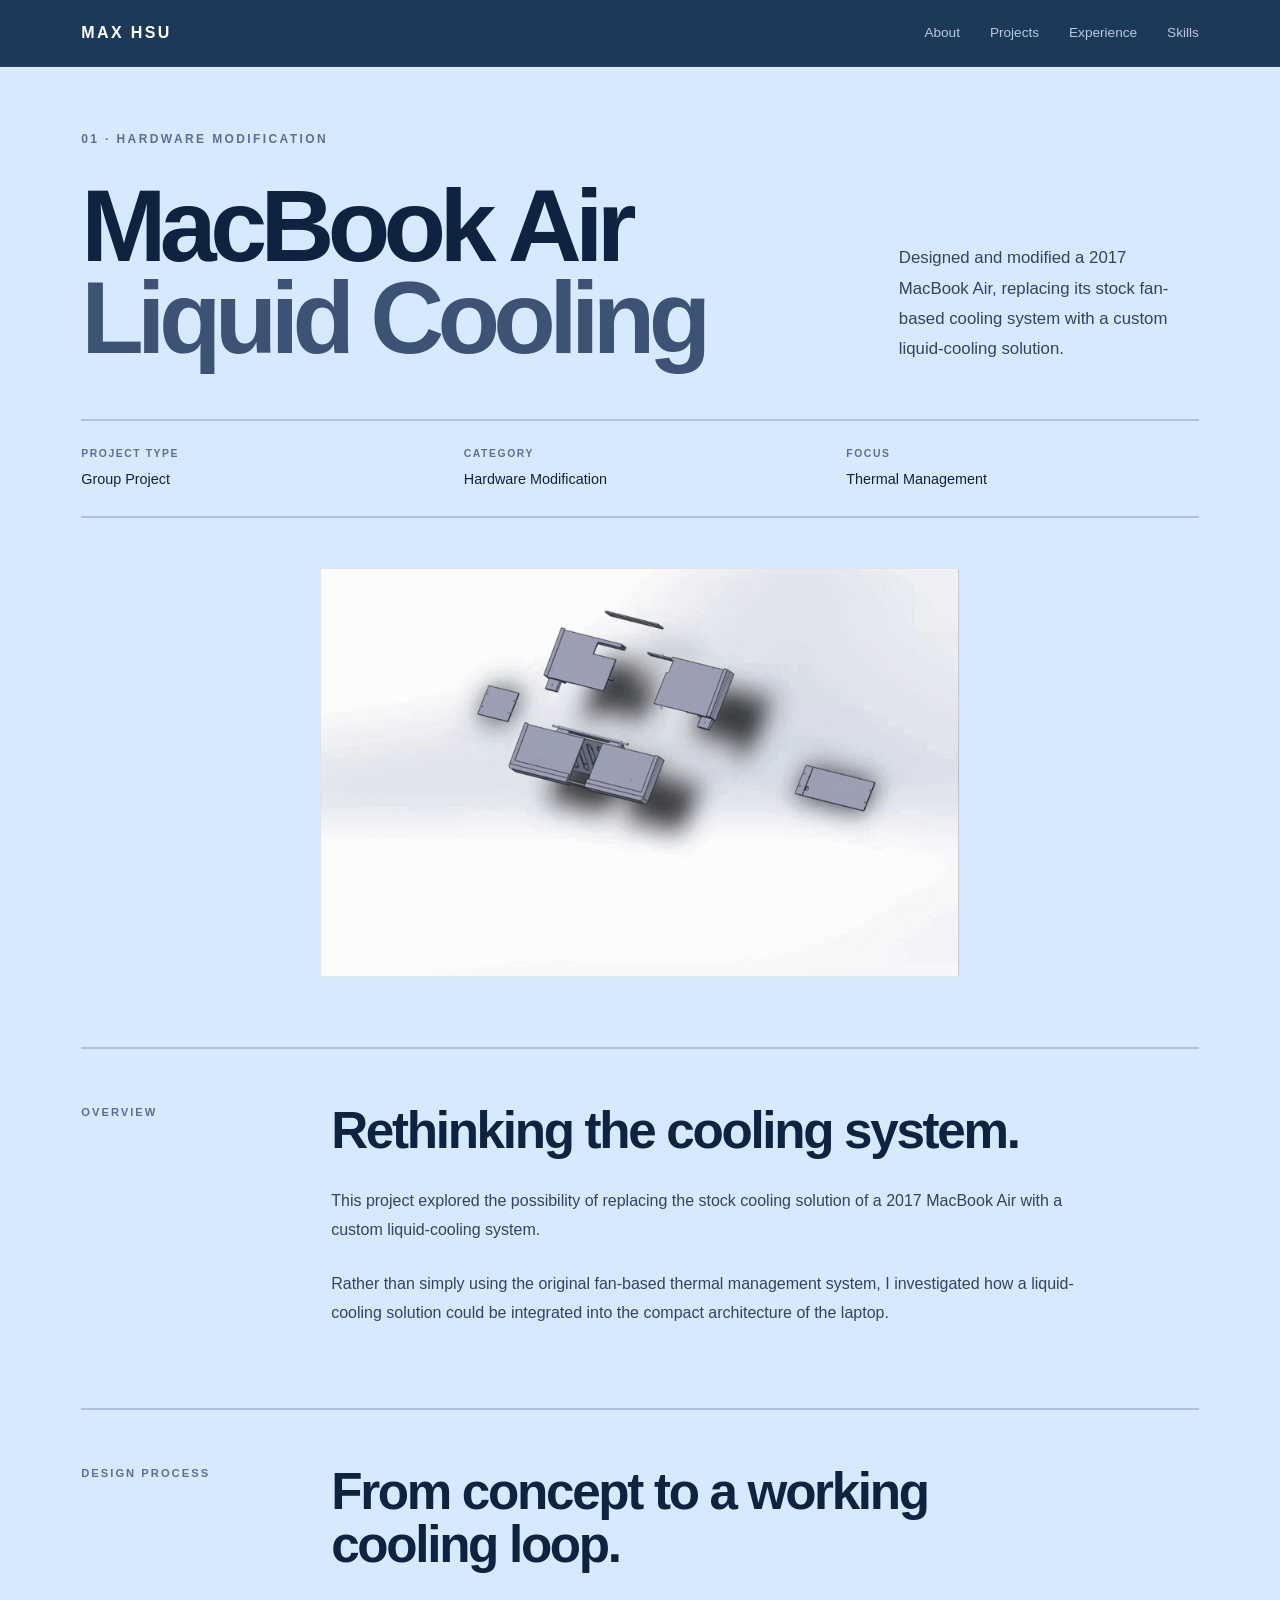
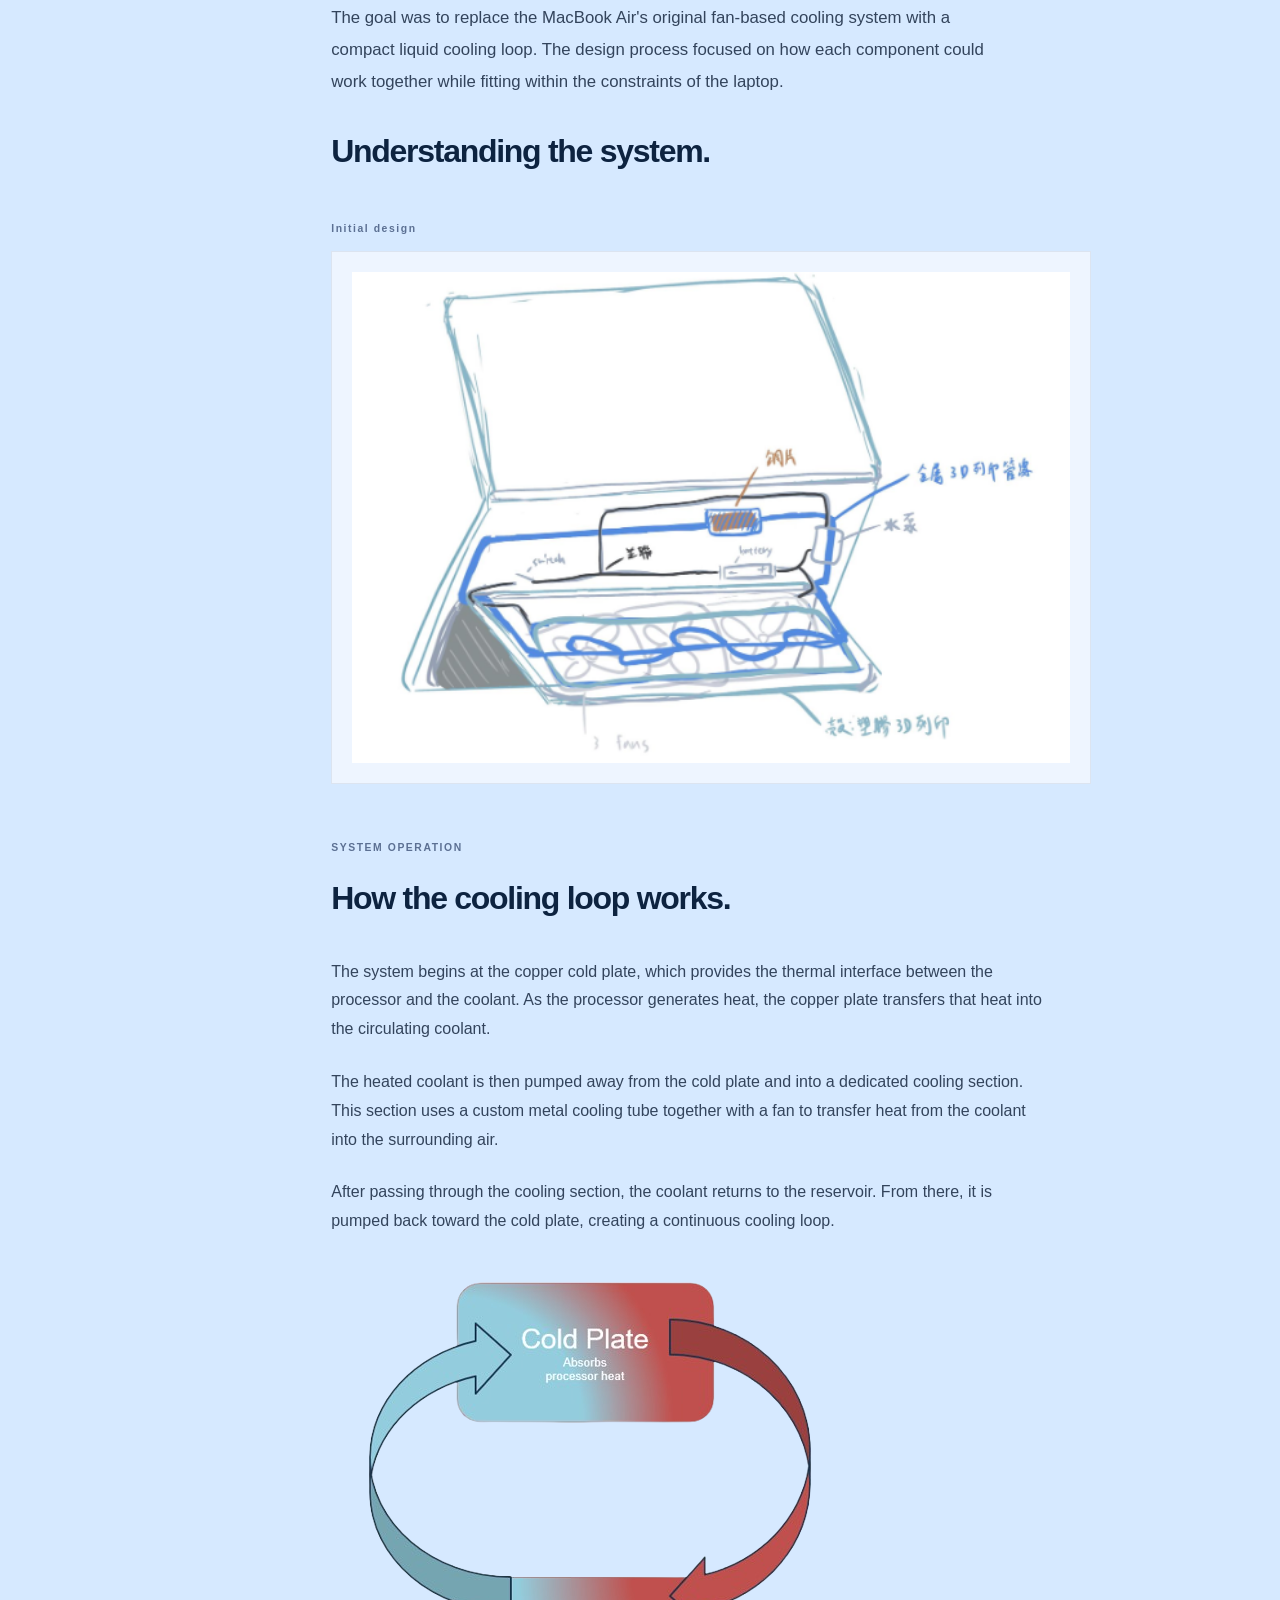
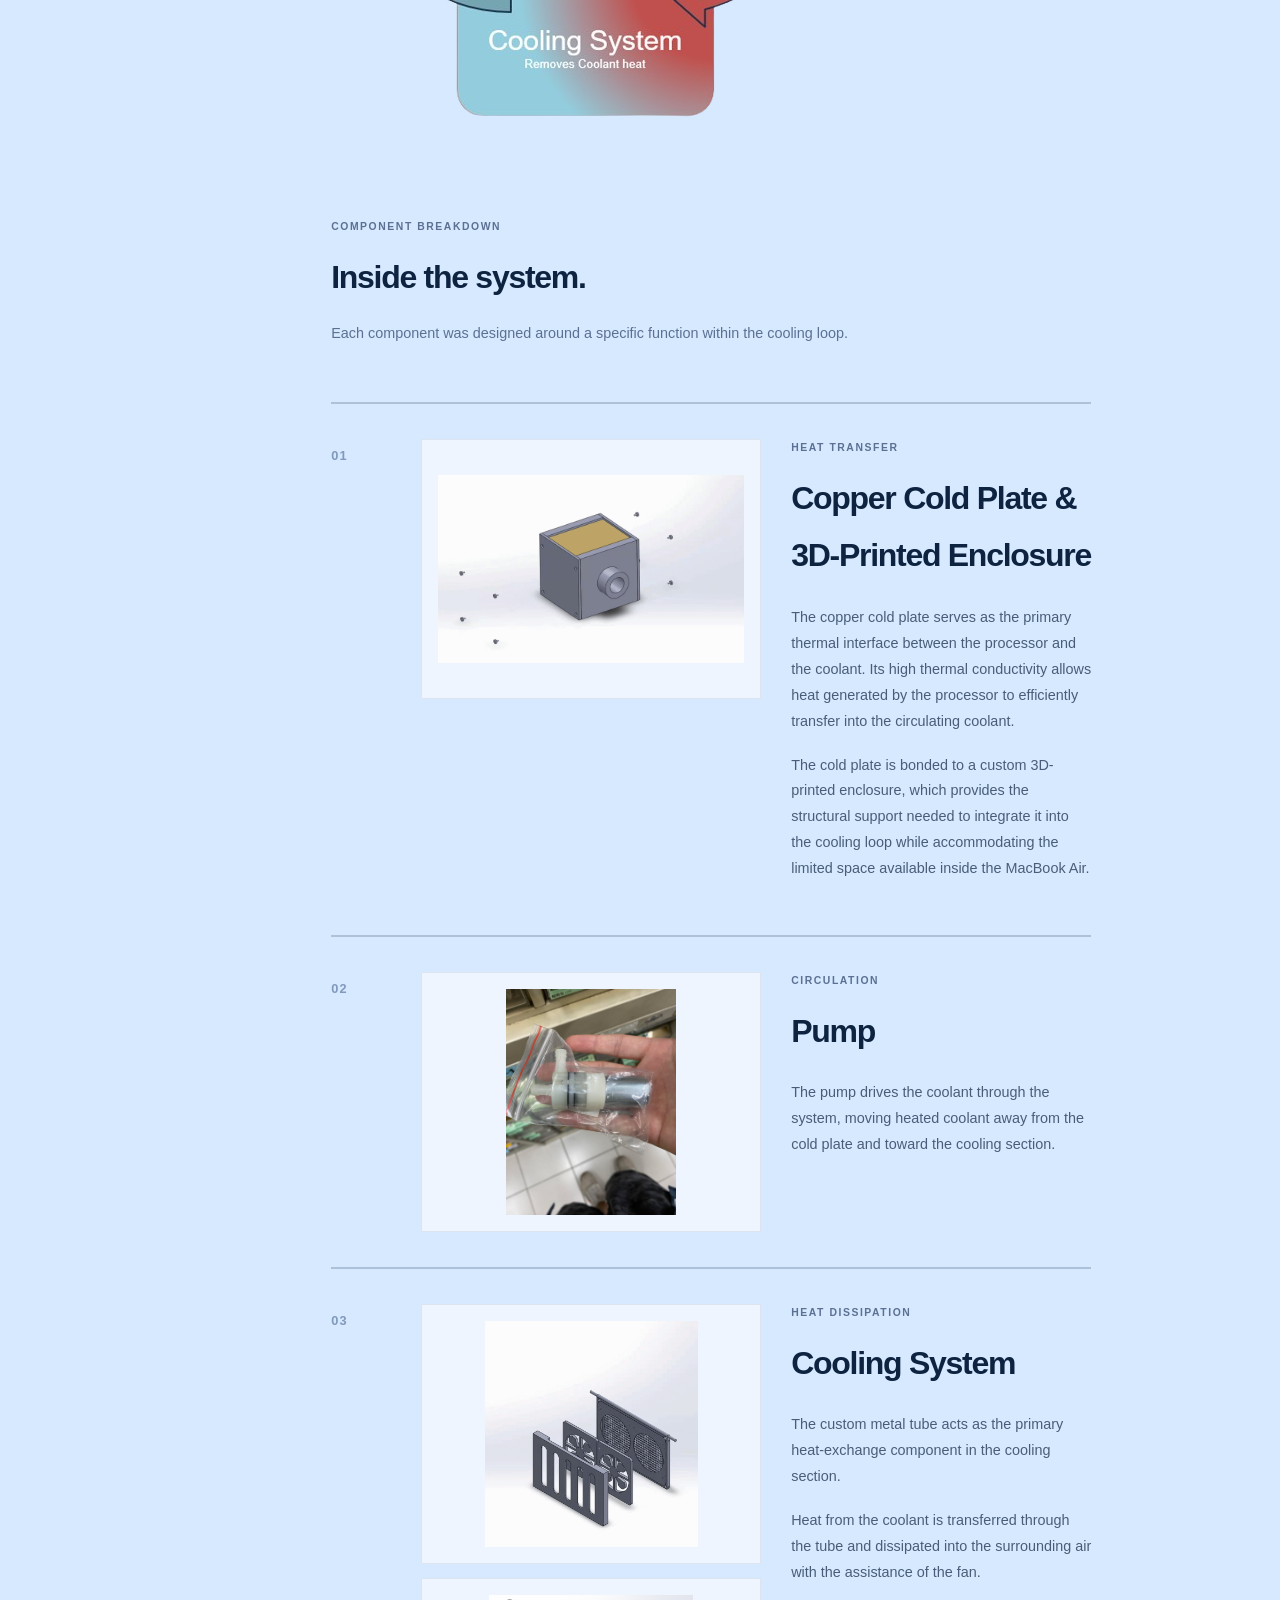
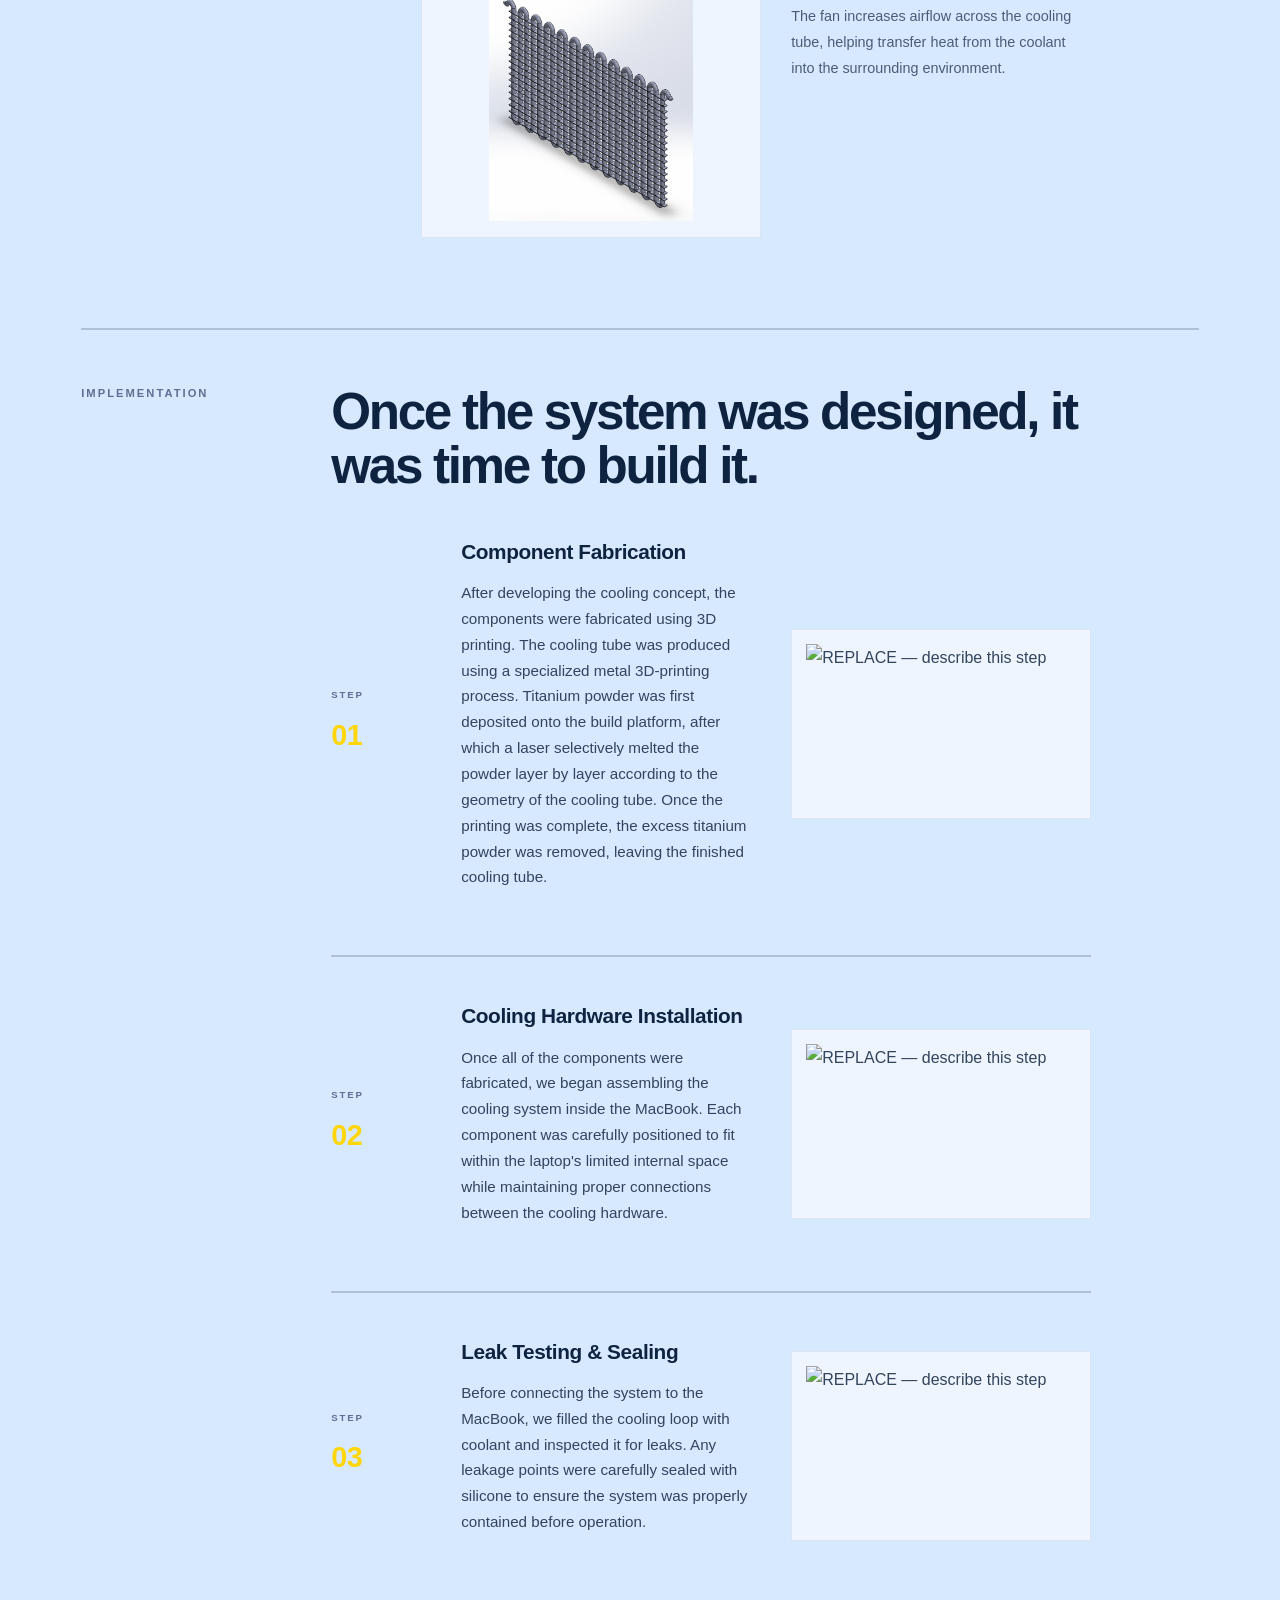
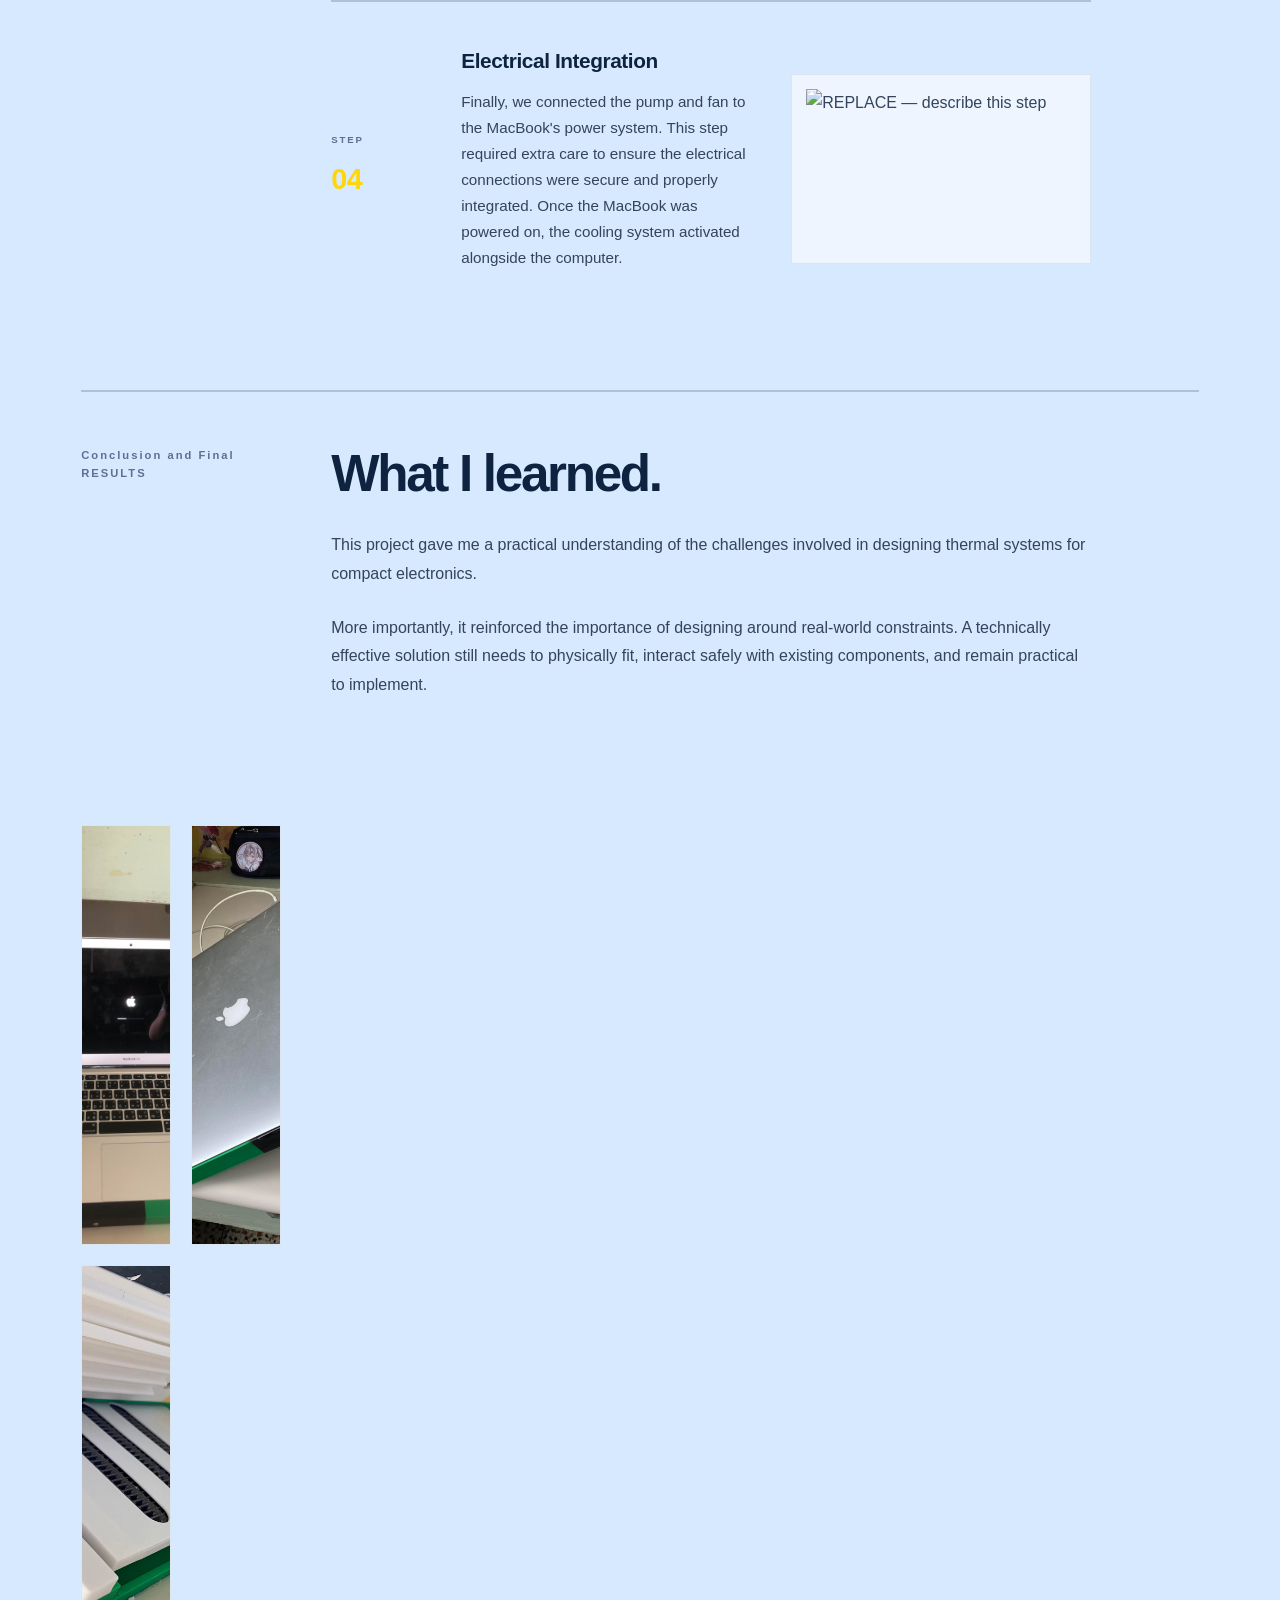
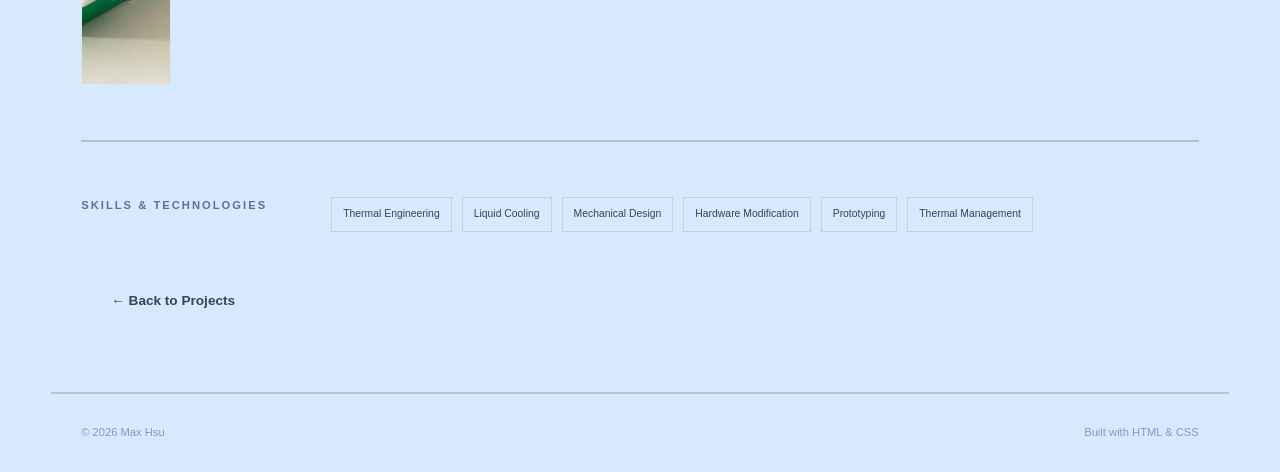
==== commit 67e35ee3: "Update macbook-liquid-cooling.html" ====
--- a/macbook-liquid-cooling.html
+++ b/macbook-liquid-cooling.html
@@ -462,41 +462,110 @@
          ================================================= -->
 
     <section class="project-detail-section">
-
+ 
         <div class="project-detail-label">
             IMPLEMENTATION
         </div>
-
-
+ 
+ 
         <div class="project-detail-content">
-
+ 
             <h2>
                 Once the system was designed, it was time to build it.
             </h2>
-
-            <p>
-                After developing the cooling concept, the
-                system was physically integrated into the
-                MacBook Air.
-            </p>
-
-            <p>
-                The modification required careful handling
-                of the laptop's internal components and
-                precise placement of the cooling hardware.
-            </p>
-
-            <p>
-                This stage of the project provided hands-on
-                experience with hardware modification,
-                mechanical constraints, and thermal
-                management.
-            </p>
-
-            
-
-        </div>
-
+ 
+            <div class="impl-steps">
+ 
+                <div class="impl-step">
+                    <div class="impl-step-number">
+                        <span>STEP</span>
+                        01
+                    </div>
+                    <div class="impl-step-text">
+                        <h3>Component Fabrication</h3>
+                        <p>
+                            After developing the cooling concept, the components were fabricated using 3D printing. 
+                              The cooling tube was produced using a specialized metal 3D-printing process. 
+                              Titanium powder was first deposited onto the build platform, after which a laser selectively melted the powder 
+                              layer by layer according to the geometry of the cooling tube. 
+                              Once the printing was complete, the excess titanium powder was removed, leaving the finished cooling tube.
+                        </p>
+                    </div>
+                    <div class="impl-step-image">
+                        <img
+                            src="image/REPLACE-step-1.jpg"
+                            alt="REPLACE — describe this step"
+                        >
+                    </div>
+                </div>
+ 
+                <div class="impl-step">
+                    <div class="impl-step-number">
+                        <span>STEP</span>
+                        02
+                    </div>
+                    <div class="impl-step-text">
+                        <h3>Cooling Hardware Installation</h3>
+                        <p>
+                              Once all of the components were fabricated, 
+                              we began assembling the cooling system inside the MacBook. 
+                              Each component was carefully positioned to fit within the laptop's 
+                              limited internal space while maintaining proper connections between 
+                              the cooling hardware.
+                        </p>
+                    </div>
+                    <div class="impl-step-image">
+                        <img
+                            src="image/REPLACE-step-2.jpg"
+                            alt="REPLACE — describe this step"
+                        >
+                    </div>
+                </div>
+ 
+                <div class="impl-step">
+                    <div class="impl-step-number">
+                        <span>STEP</span>
+                        03
+                    </div>
+                    <div class="impl-step-text">
+                        <h3>Leak Testing & Sealing</h3>
+                        <p>
+                           Before connecting the system to the MacBook, we filled the cooling loop with coolant and inspected it for leaks. 
+                              Any leakage points were carefully sealed with silicone to ensure the system was properly contained before operation.
+                    </div>
+                    <div class="impl-step-image">
+                        <img
+                            src="image/REPLACE-step-3.jpg"
+                            alt="REPLACE — describe this step"
+                        >
+                    </div>
+                </div>
+ 
+                <div class="impl-step">
+                    <div class="impl-step-number">
+                        <span>STEP</span>
+                        04
+                    </div>
+                    <div class="impl-step-text">
+                        <h3>Electrical Integration</h3>
+                        <p>
+                            Finally, we connected the pump and fan to the MacBook's power system. 
+                              This step required extra care to ensure the electrical connections were secure and properly integrated. 
+                              Once the MacBook was powered on, the cooling system activated alongside the computer.
+                        </p>
+                    </div>
+                    <div class="impl-step-image">
+                        <img
+                            src="image/REPLACE-step-4.jpg"
+                            alt="REPLACE — describe this step"
+                        >
+                    </div>
+                </div>
+ 
+            </div>
+ 
+        </div>
+ 
     </section>
 
 
--- a/style.css
+++ b/style.css
@@ -339,6 +339,7 @@
 }
 
 .project-card {
+    display: block;
     background: var(--panel-bg);
     border: 1px solid rgba(var(--border-rgb), 0.08);
     overflow: hidden;
@@ -349,6 +350,12 @@
     transform: translateY(-8px);
     border-color: var(--blue);
     box-shadow: 0 0 30px rgba(47, 143, 255, 0.15);
+}
+
+.project-card:hover .project-link {
+    border-color: var(--blue);
+    color: var(--blue);
+    transform: translateX(4px);
 }
 
 .project-image {
@@ -660,7 +667,8 @@
 
 .project-hero-image {
     width: 100%;
-    margin-bottom: 70px;
+    max-width: 640px;
+    margin: 0 auto 70px;
     overflow: hidden;
     background: var(--panel-bg);
     border: 1px solid rgba(var(--border-rgb), 0.08);
@@ -669,7 +677,10 @@
 .project-hero-image img {
     width: 100%;
     height: auto;
+    max-height: 420px;
+    object-fit: contain;
     display: block;
+    margin: 0 auto;
 }
 
 .project-detail-section {
@@ -802,88 +813,6 @@
     margin-bottom: 24px;
 }
 
-/* Cooling loop */
-
-.cooling-loop {
-    position: relative;
-    width: 100%;
-    max-width: 480px;
-    aspect-ratio: 400 / 340;
-    margin: 50px auto 0;
-    padding: 20px 0 60px;
-}
-
-.loop-diagram {
-    position: absolute;
-    inset: 0;
-    width: 100%;
-    height: 100%;
-}
-
-.loop-arc {
-    fill: none;
-    stroke: var(--yellow);
-    stroke-width: 2;
-    stroke-linecap: round;
-}
-
-.loop-arrowhead {
-    fill: var(--yellow);
-}
-
-.loop-item {
-    position: absolute;
-    display: flex;
-    flex-direction: column;
-    align-items: center;
-    gap: 4px;
-    width: 150px;
-    text-align: center;
-    transform: translate(-50%, -50%);
-}
-
-.loop-item-1 {
-    left: 50%;
-    top: 10%;
-}
-
-.loop-item-2 {
-    left: 82.5%;
-    top: 79%;
-}
-
-.loop-item-3 {
-    left: 17.5%;
-    top: 79%;
-}
-
-.loop-item span {
-    color: var(--slate-400);
-    font-size: 0.65rem;
-    font-weight: 700;
-    letter-spacing: 0.15em;
-}
-
-.loop-item strong {
-    color: var(--ink);
-    font-size: 0.85rem;
-}
-
-.loop-item small {
-    color: var(--slate-500);
-    font-size: 0.65rem;
-}
-
-.loop-cycle-note {
-    position: absolute;
-    left: 50%;
-    bottom: 0;
-    transform: translateX(-50%);
-    color: var(--slate-500);
-    font-size: 0.7rem;
-    letter-spacing: 0.05em;
-    white-space: nowrap;
-}
 
 /* Component breakdown */
 
@@ -1041,6 +970,74 @@
 
 
 /* =========================================================
+   IMPLEMENTATION STEPS
+   ========================================================= */
+
+.impl-steps {
+    margin-top: 20px;
+}
+
+.impl-step {
+    display: grid;
+    grid-template-columns: 90px 1fr 300px;
+    gap: 40px;
+    align-items: center;
+    padding: 40px 0;
+    border-top: 2px solid rgba(var(--border-rgb), 0.2);
+}
+
+.impl-step:first-child {
+    border-top: none;
+    padding-top: 10px;
+}
+
+.impl-step-number {
+    color: var(--yellow);
+    font-size: 1.8rem;
+    font-weight: 800;
+    letter-spacing: -0.02em;
+}
+
+.impl-step-number span {
+    display: block;
+    color: var(--slate-500);
+    font-size: 0.6rem;
+    font-weight: 700;
+    letter-spacing: 0.2em;
+    margin-bottom: 6px;
+}
+
+.impl-step-text h3 {
+    color: var(--ink);
+    font-size: 1.3rem;
+    letter-spacing: -0.02em;
+    margin-bottom: 10px;
+}
+
+.impl-step-text p {
+    color: var(--slate-700);
+    font-size: 0.95rem;
+    line-height: 1.7;
+}
+
+.impl-step-image {
+    width: 100%;
+    height: 190px;
+    overflow: hidden;
+    padding: 14px;
+    background: var(--panel-bg);
+    border: 1px solid rgba(var(--border-rgb), 0.08);
+}
+
+.impl-step-image img {
+    width: 100%;
+    height: 100%;
+    object-fit: contain;
+    display: block;
+}
+
+
+/* =========================================================
    TABLET
    ========================================================= */
 
@@ -1091,6 +1088,11 @@
         gap: 20px;
     }
 
+    .impl-step {
+        grid-template-columns: 60px 1fr 200px;
+        gap: 25px;
+    }
+
 }
 
 
@@ -1165,35 +1167,6 @@
 
     .exploded-view img {
         padding: 10px;
-    }
-
-    /* Cooling loop */
-
-    .cooling-loop {
-        position: static;
-        max-width: none;
-        aspect-ratio: auto;
-        display: flex;
-        flex-direction: column;
-        gap: 20px;
-        padding: 30px 0 0;
-        margin-top: 30px;
-    }
-
-    .loop-diagram {
-        display: none;
-    }
-
-    .loop-item {
-        position: static;
-        transform: none;
-        width: auto;
-    }
-
-    .loop-cycle-note {
-        position: static;
-        transform: none;
-        margin-top: 5px;
     }
 
     /* Components */
@@ -1221,6 +1194,27 @@
         font-size: 1.7rem;
     }
 
+    /* Implementation steps */
+
+    .impl-step {
+        grid-template-columns: 1fr;
+        gap: 16px;
+        padding: 30px 0;
+    }
+
+    .impl-step-number {
+        order: 1;
+    }
+
+    .impl-step-image {
+        order: 2;
+        height: auto;
+    }
+
+    .impl-step-text {
+        order: 3;
+    }
+
     /* Gallery */
 
     .project-gallery {
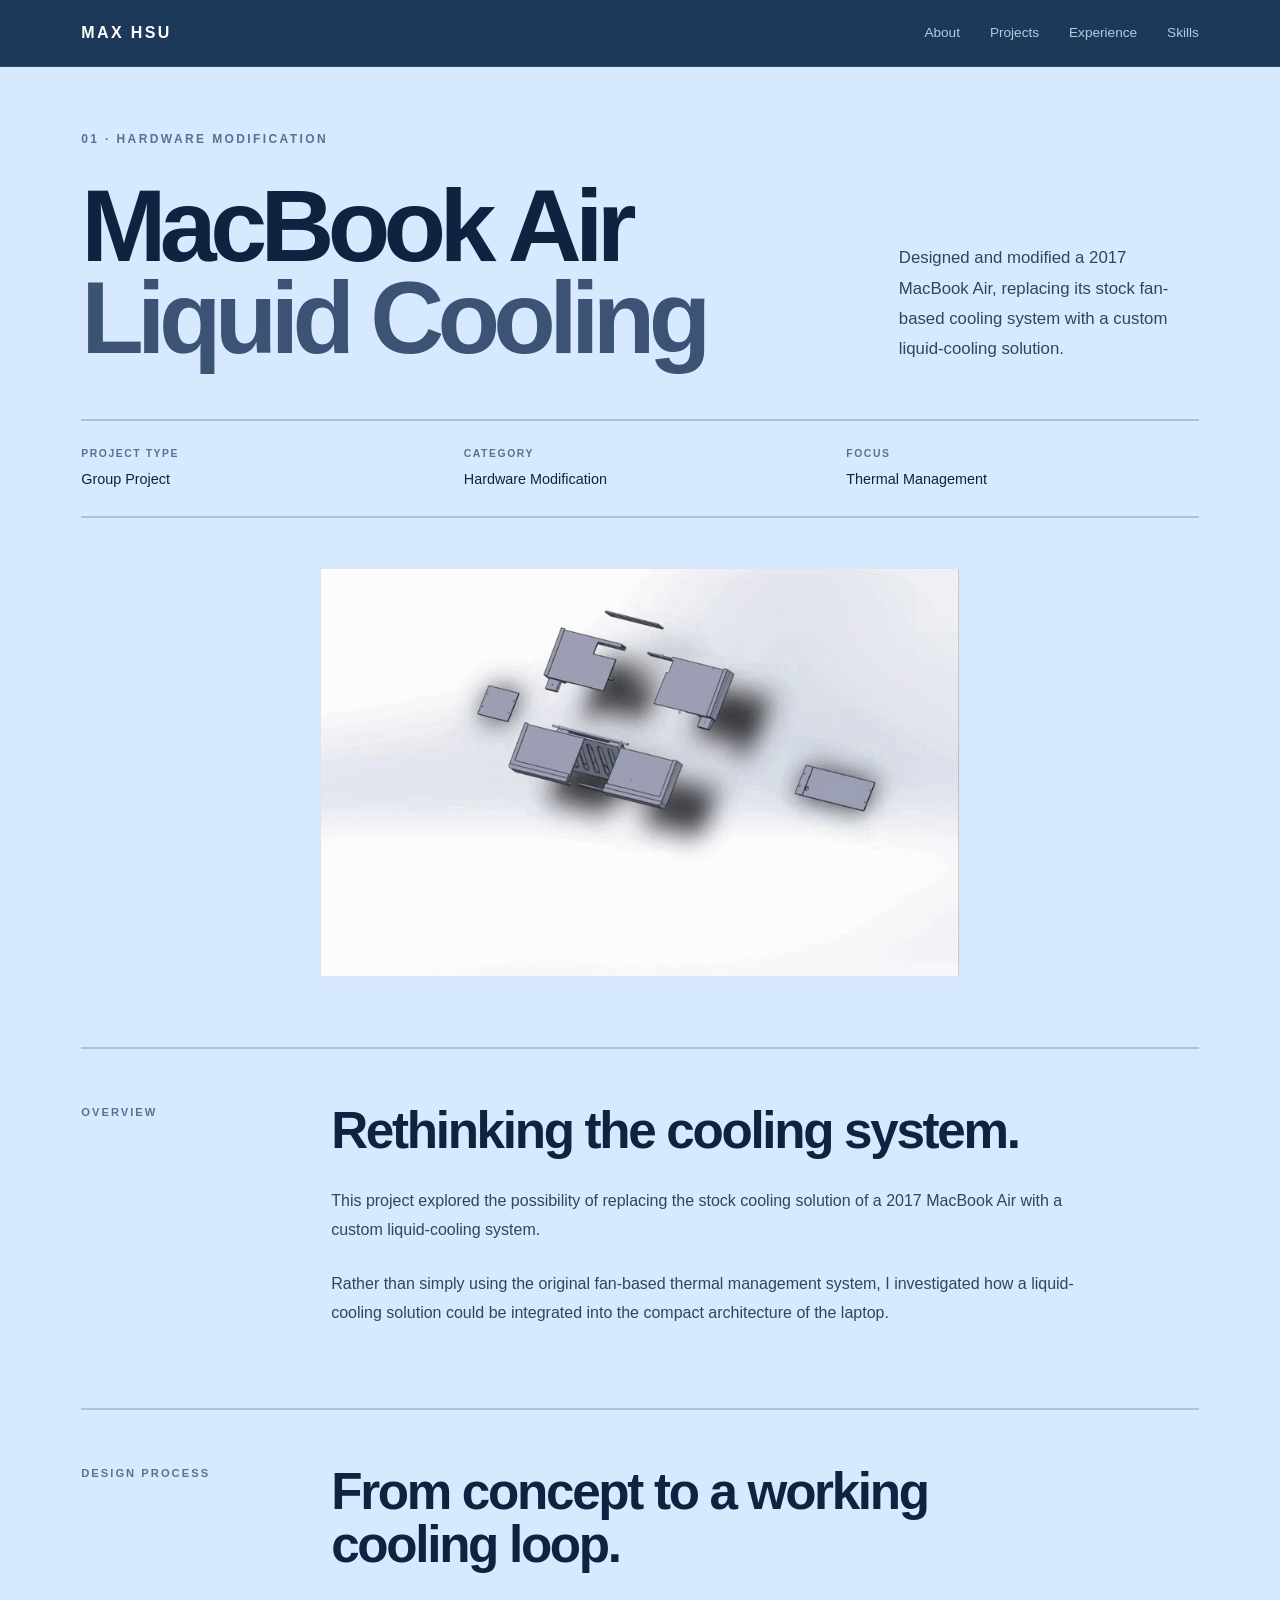
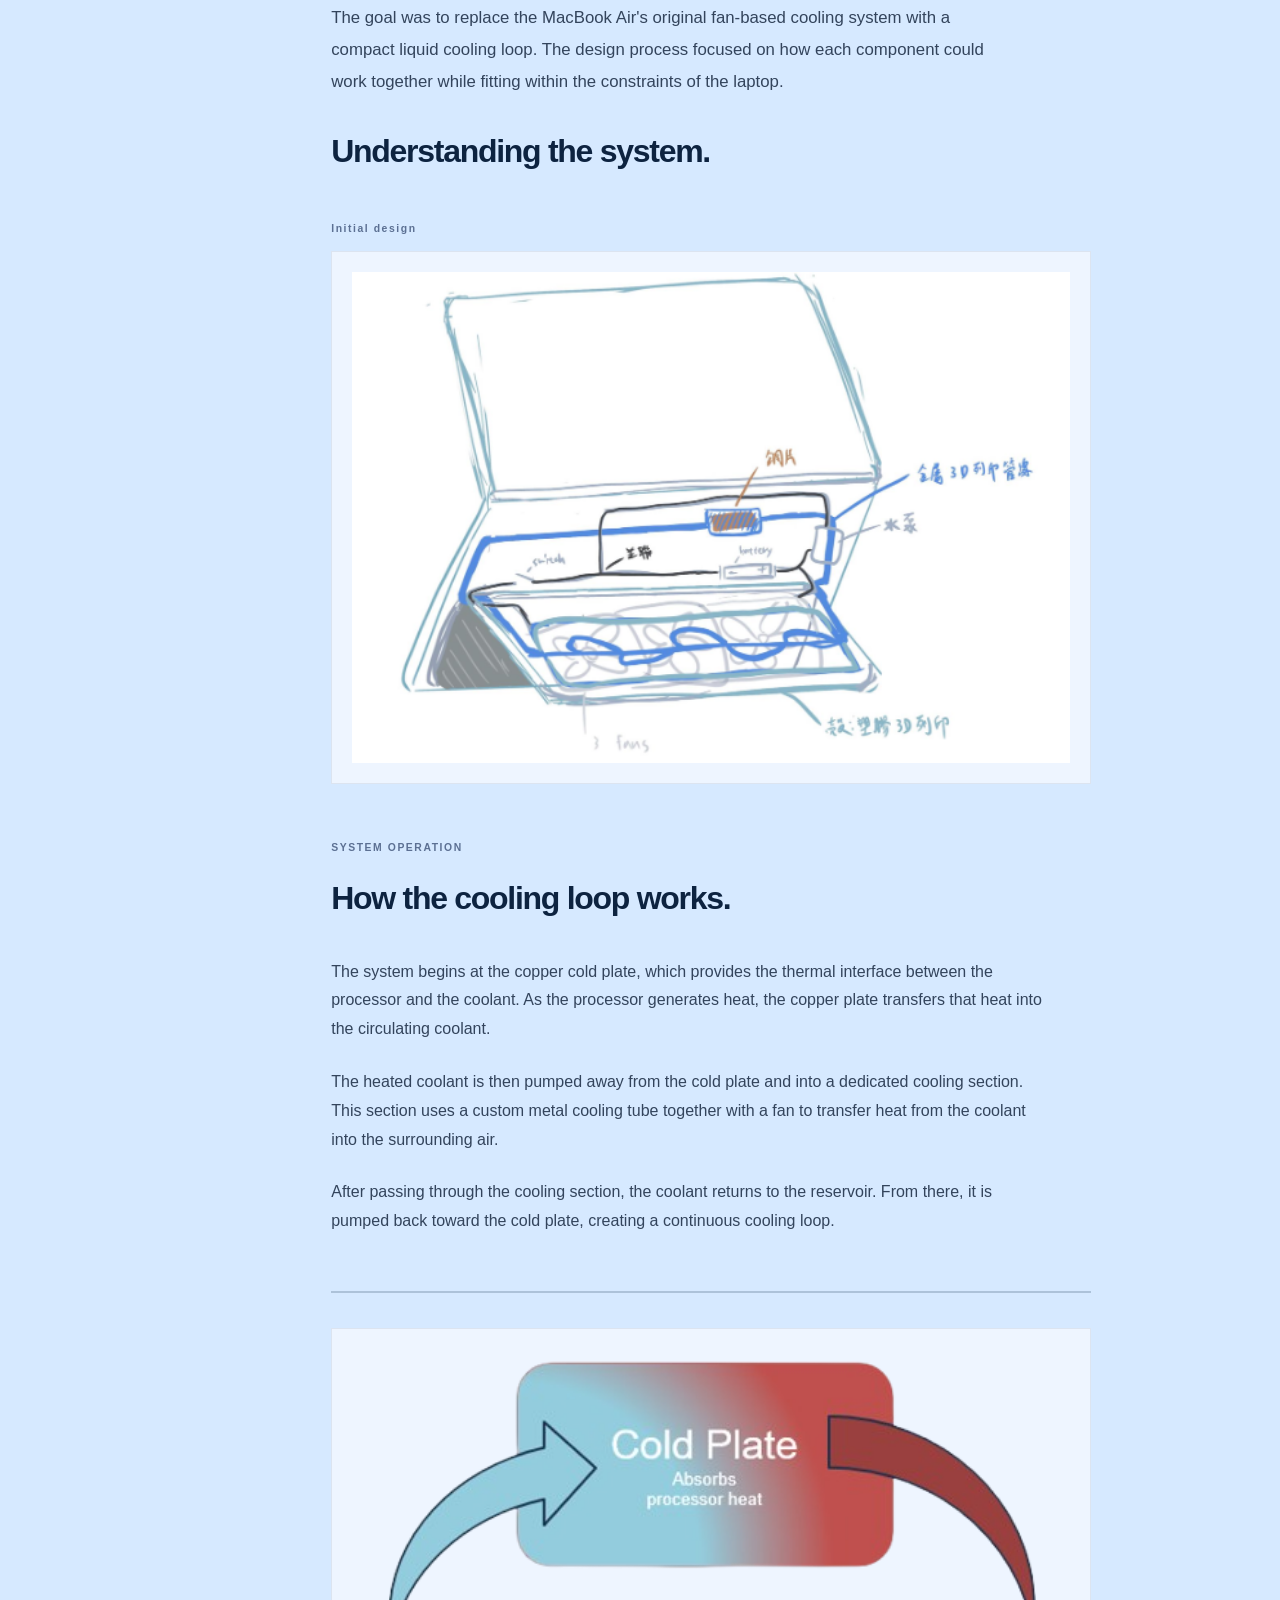
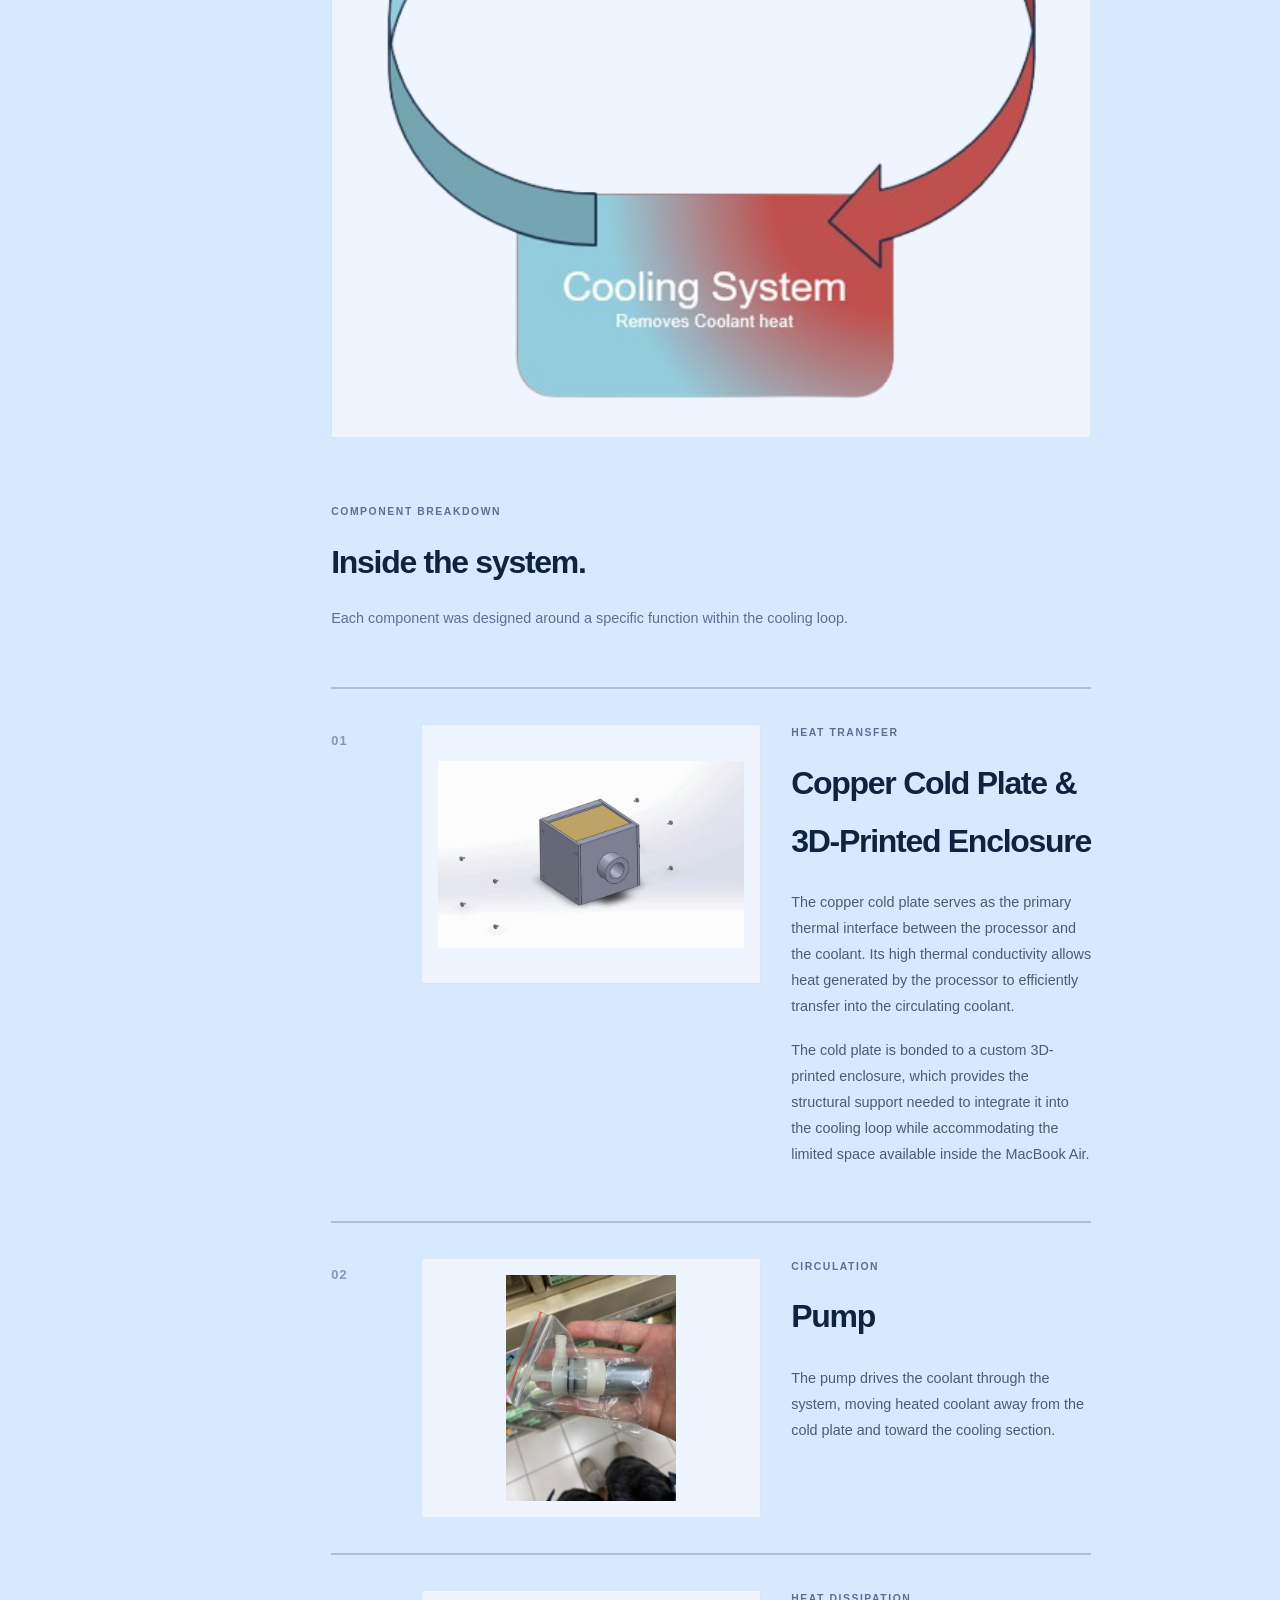
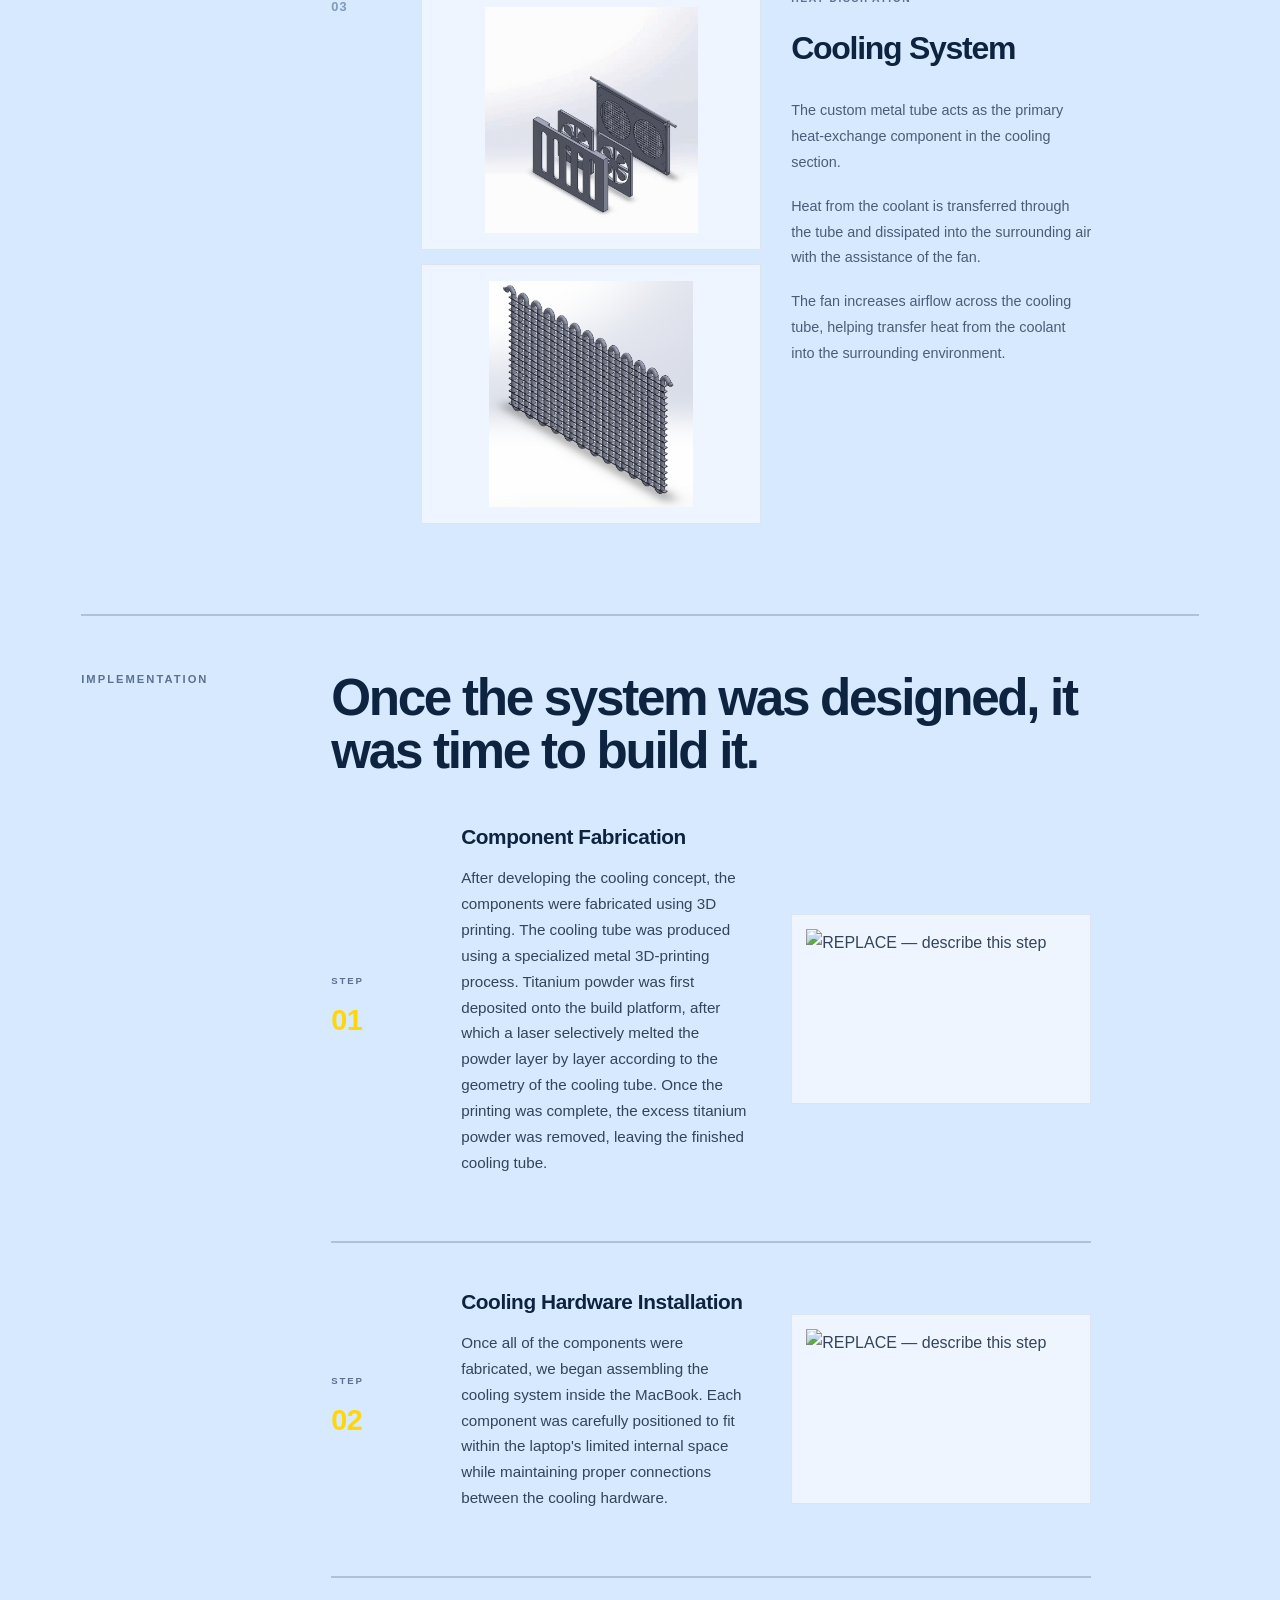
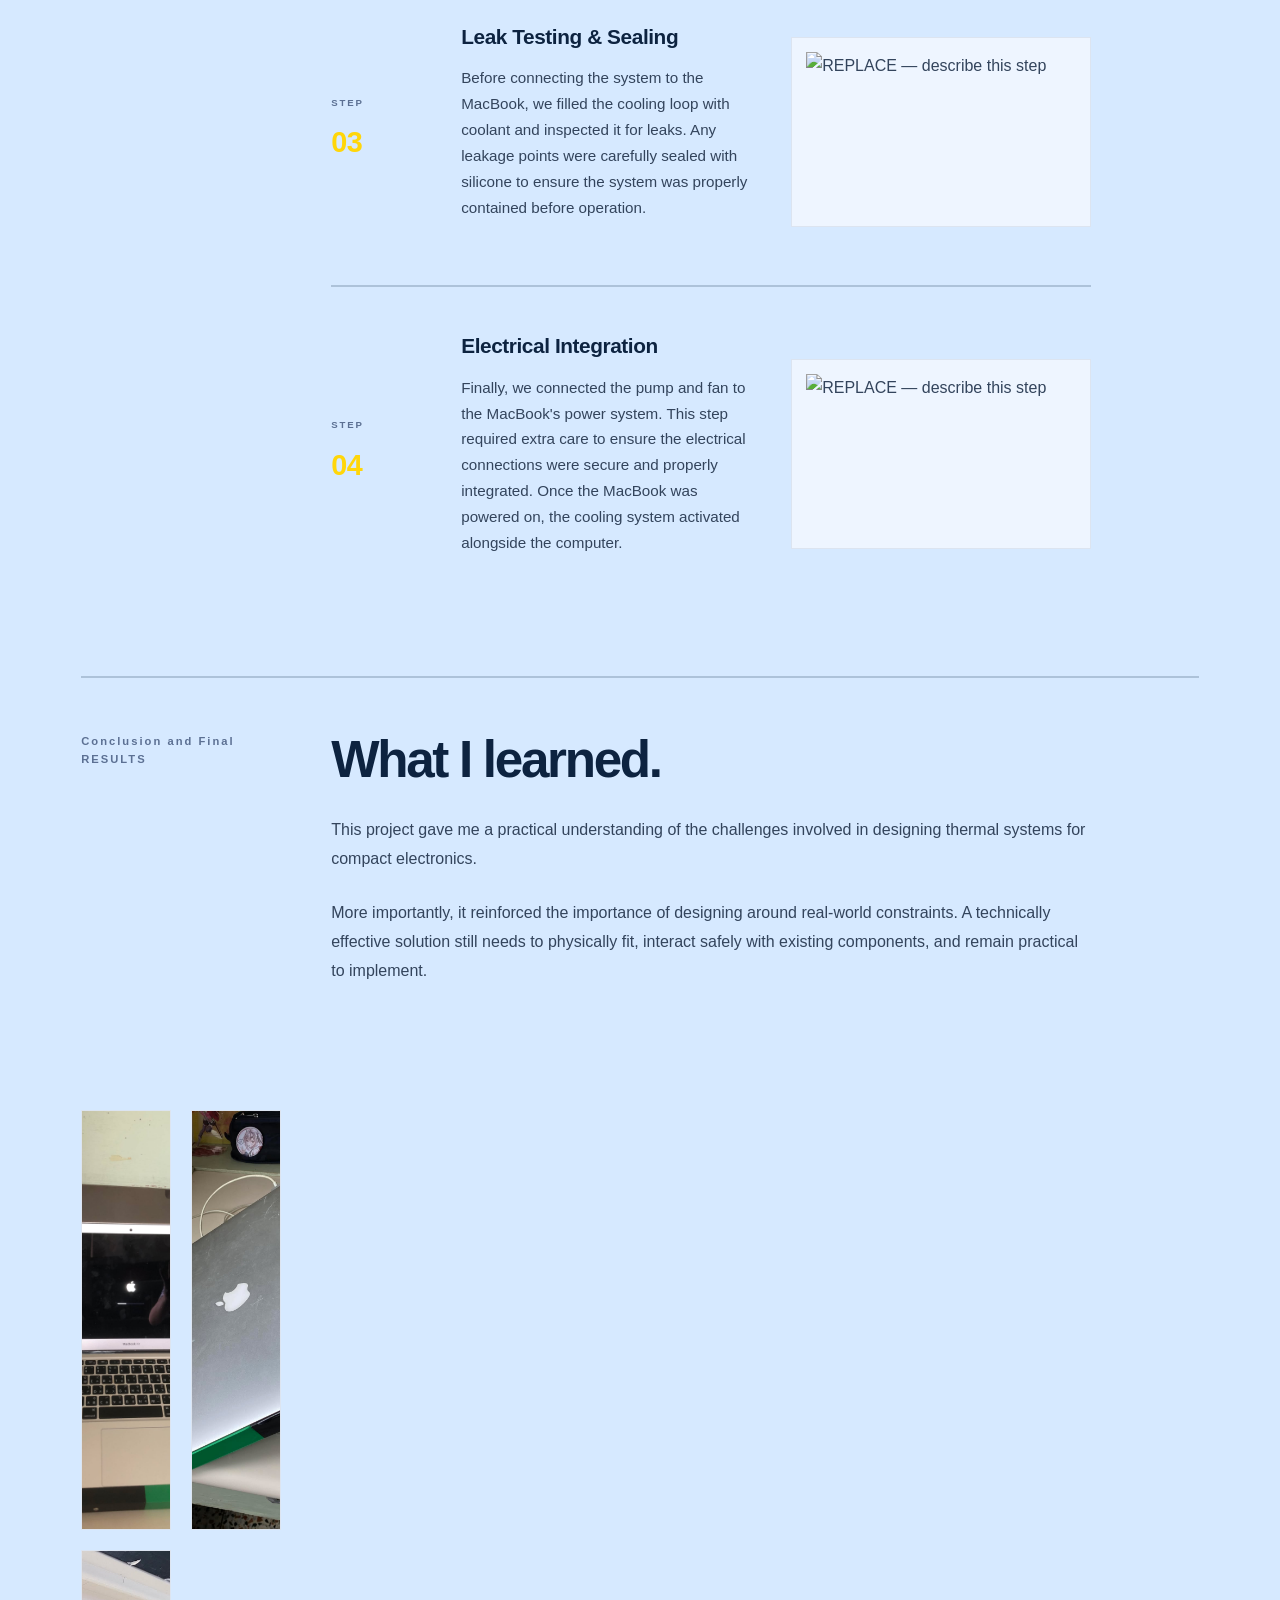
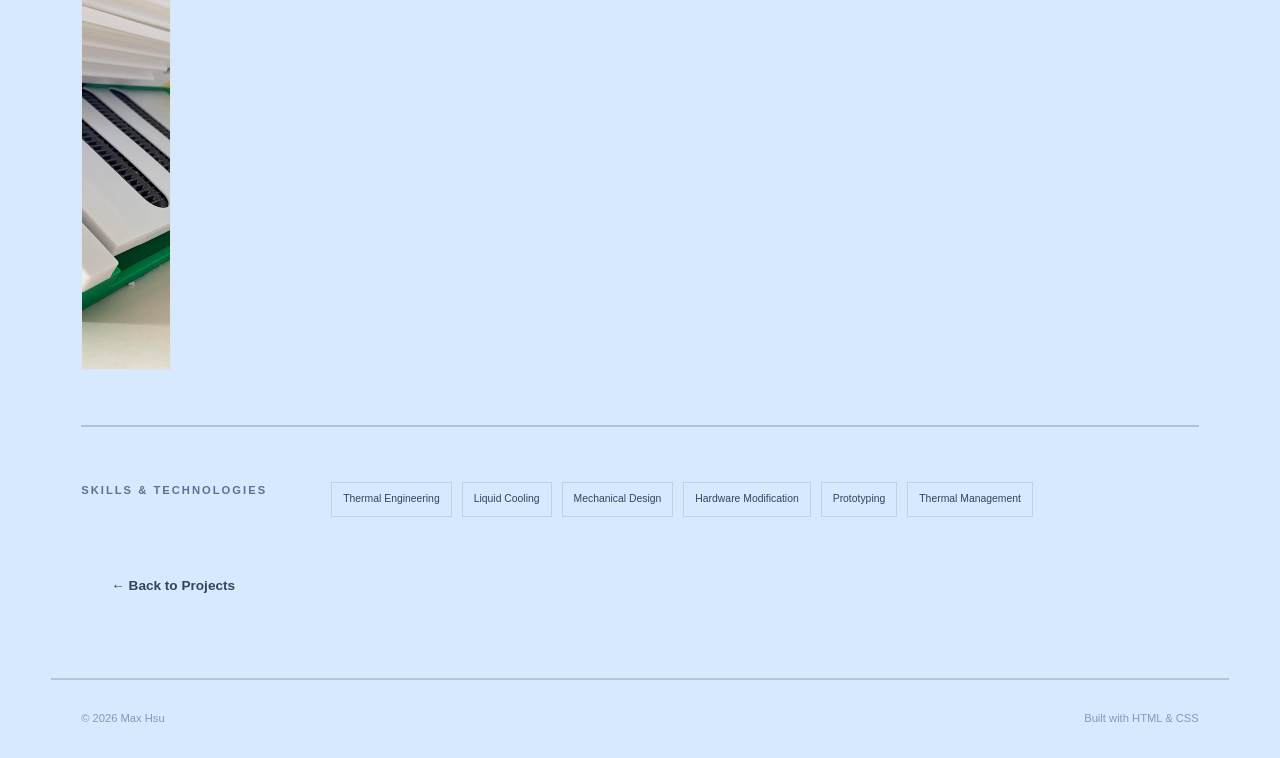
==== commit 8f80799b: "Update macbook-liquid-cooling.html" ====
--- a/macbook-liquid-cooling.html
+++ b/macbook-liquid-cooling.html
@@ -284,11 +284,12 @@
 
 
         <!-- COOLING LOOP -->
-
-        <img
-            src="image/HeatTransfer.png"
-            alt="Picture of Heat transfer cycle"
-        >
+       <div class="system-diagram">
+            <img
+                src="image/HeatTransfer.png"
+                alt="Picture of Heat transfer cycle"
+            >
+        </div>
     </div>
 
 
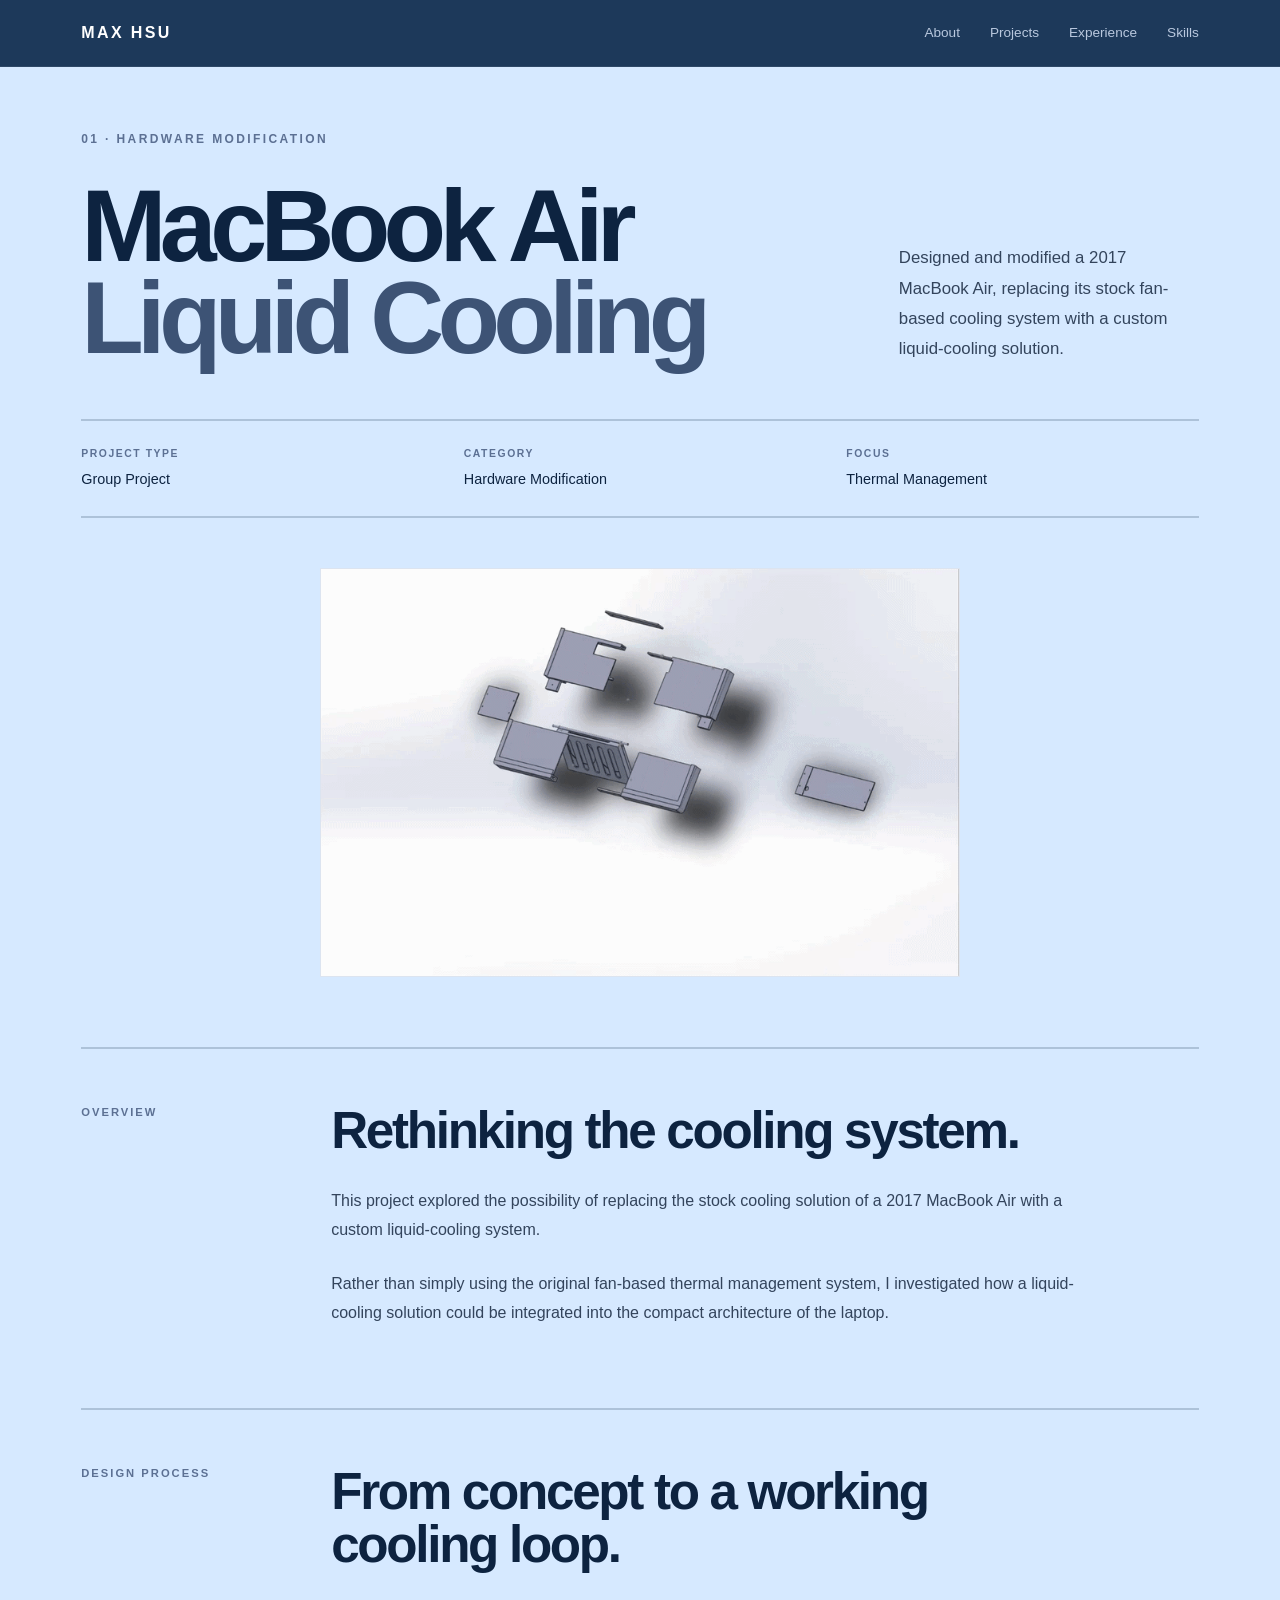
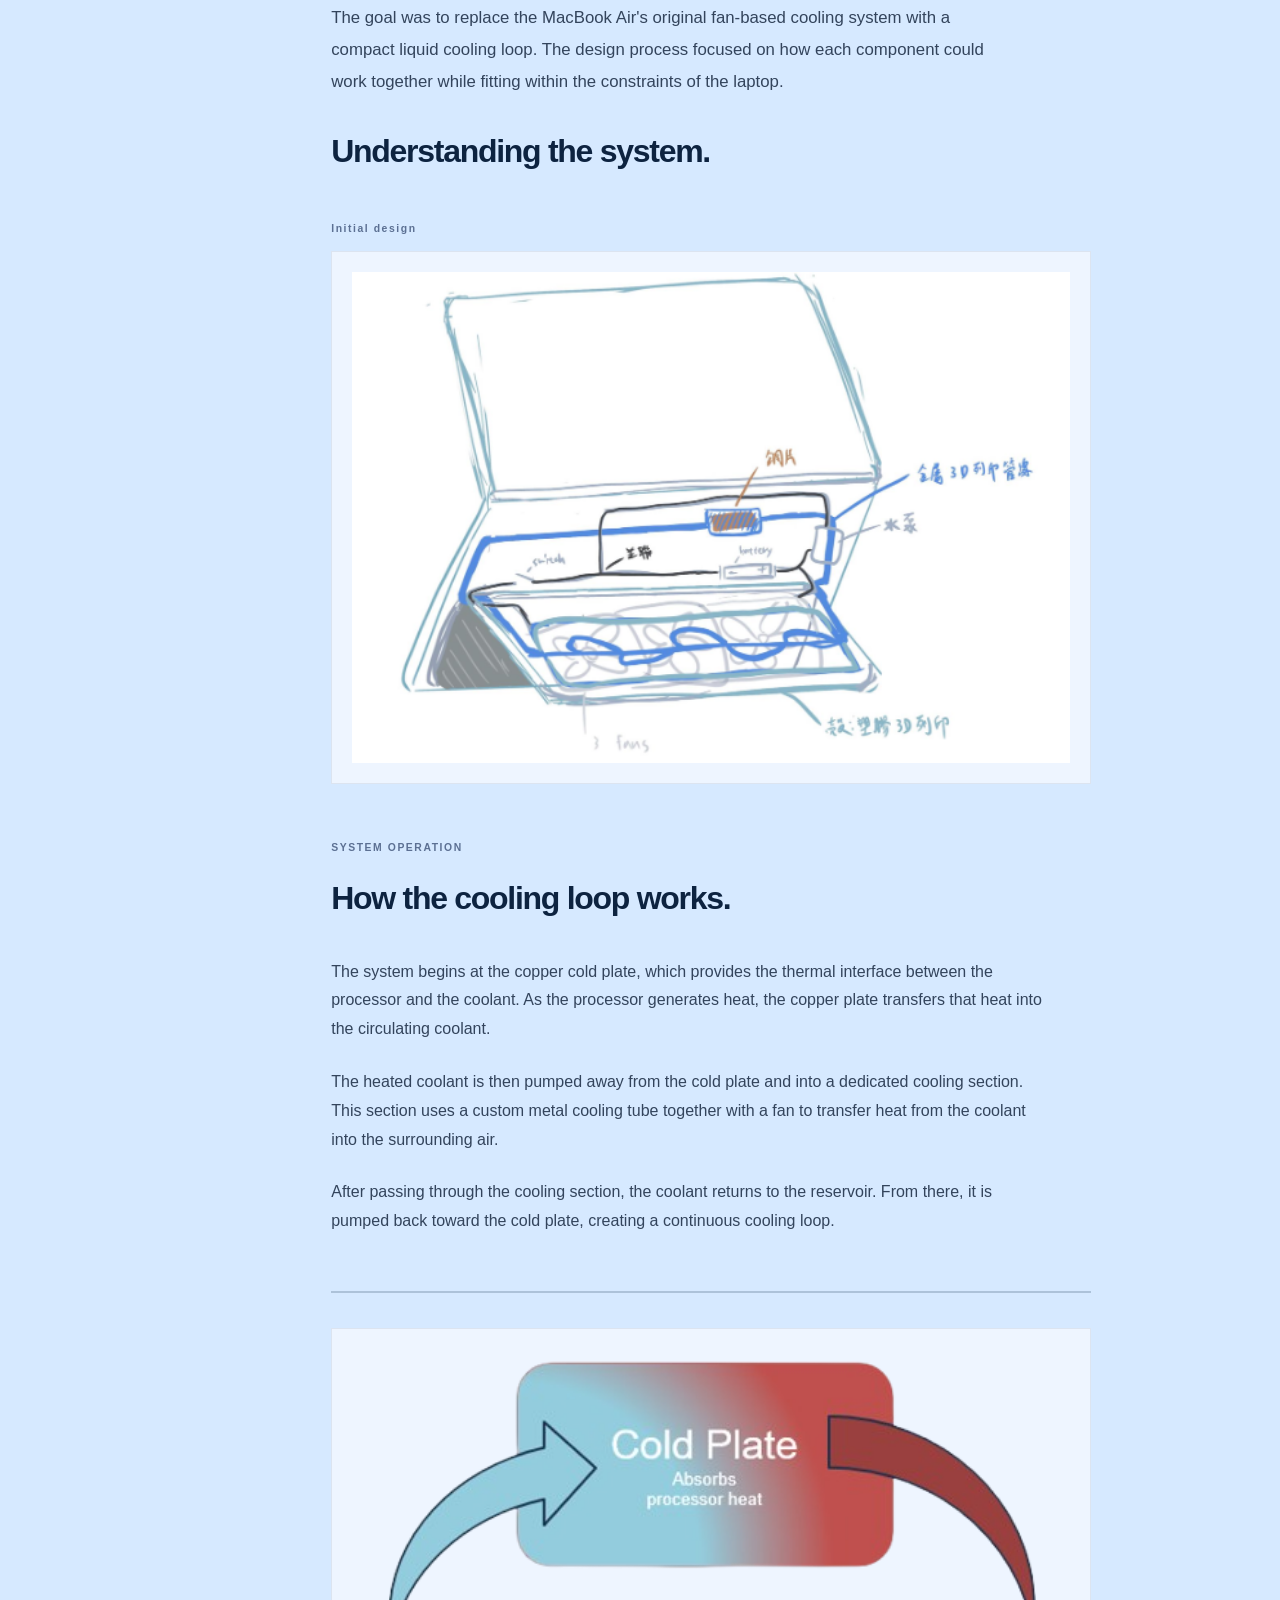
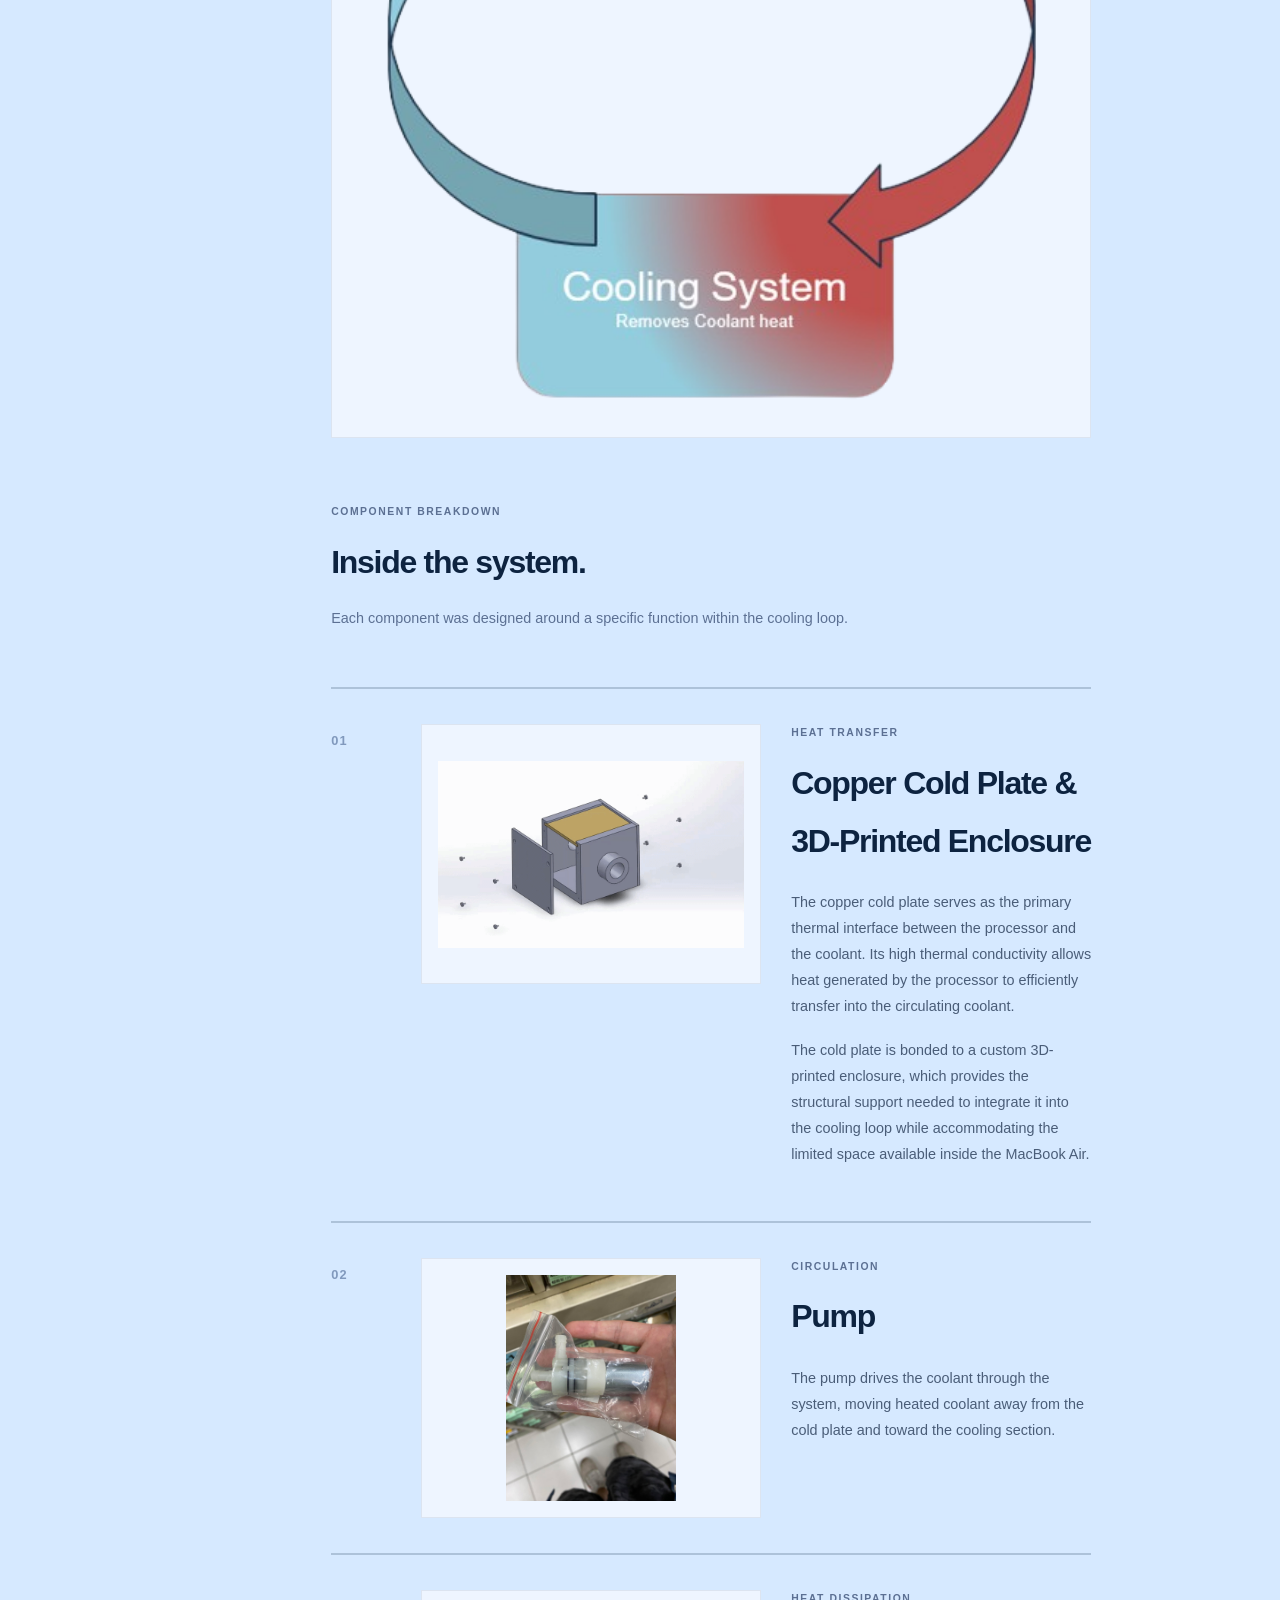
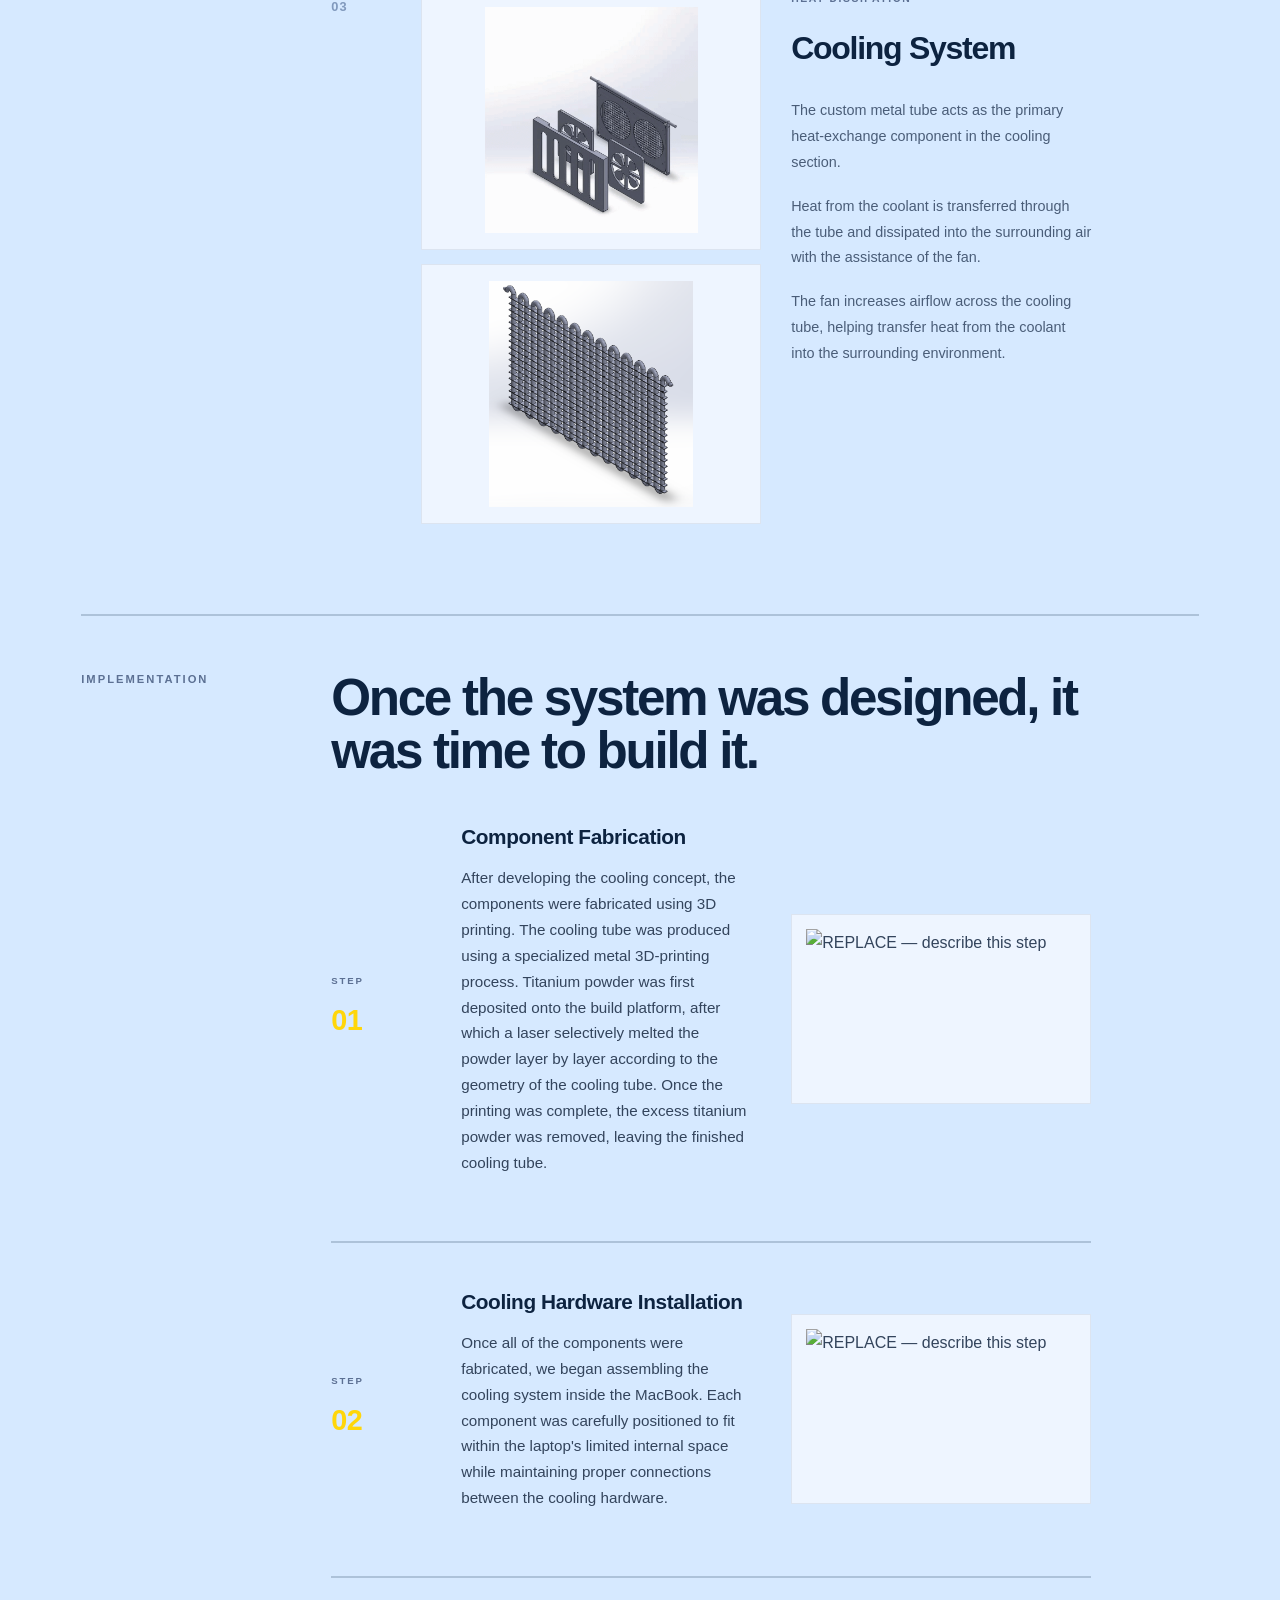
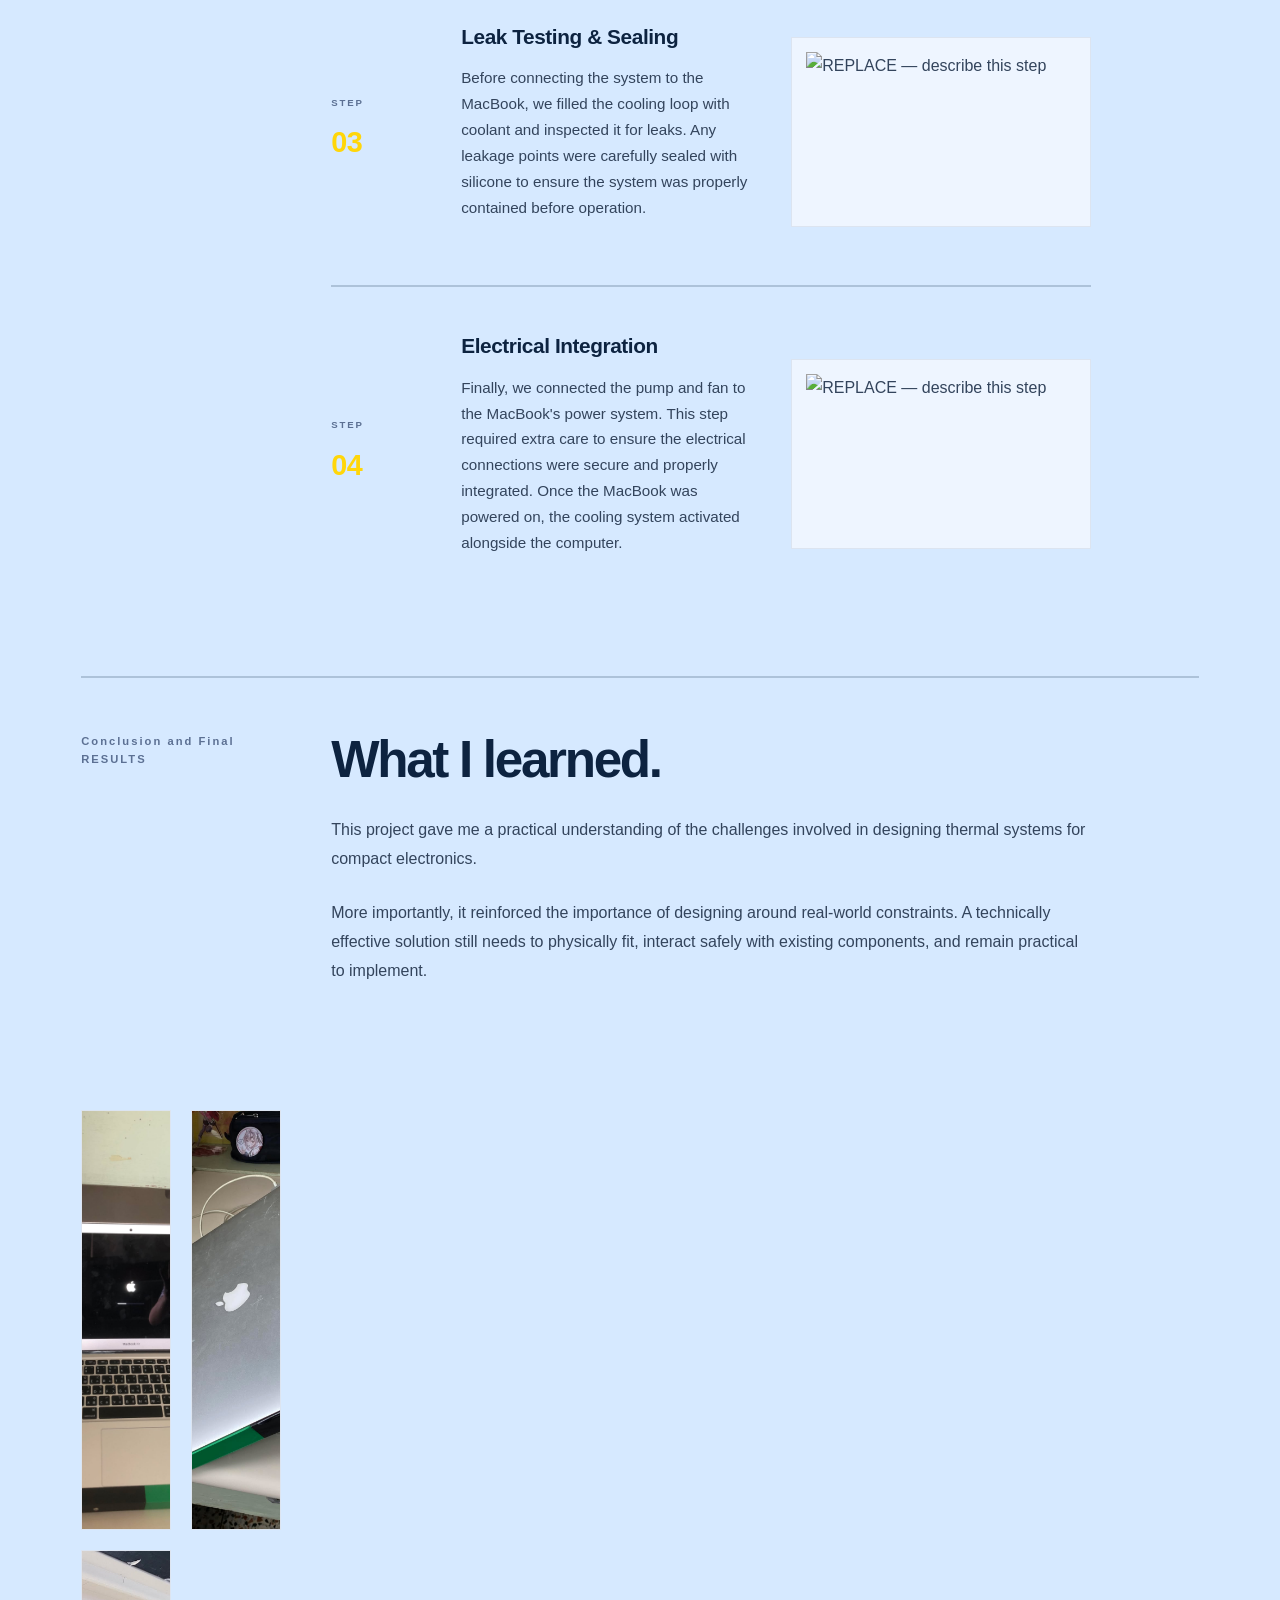
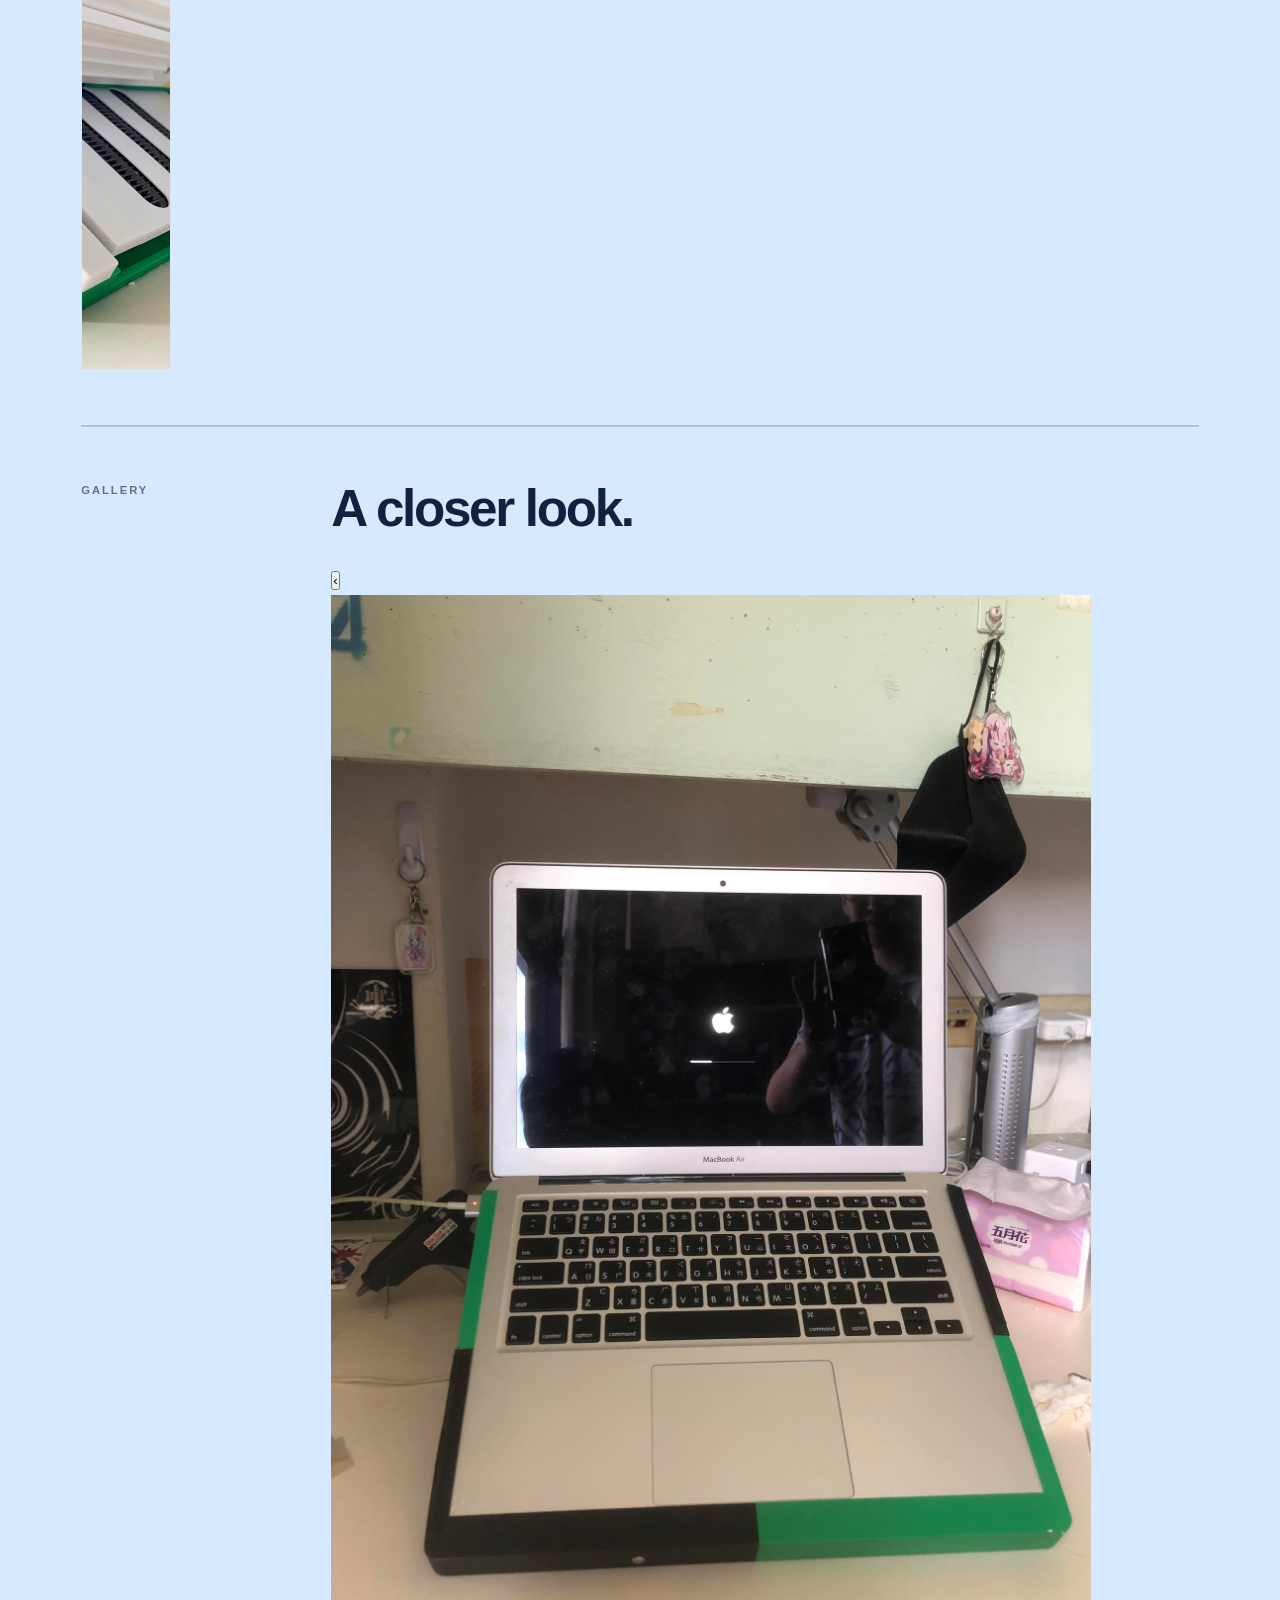
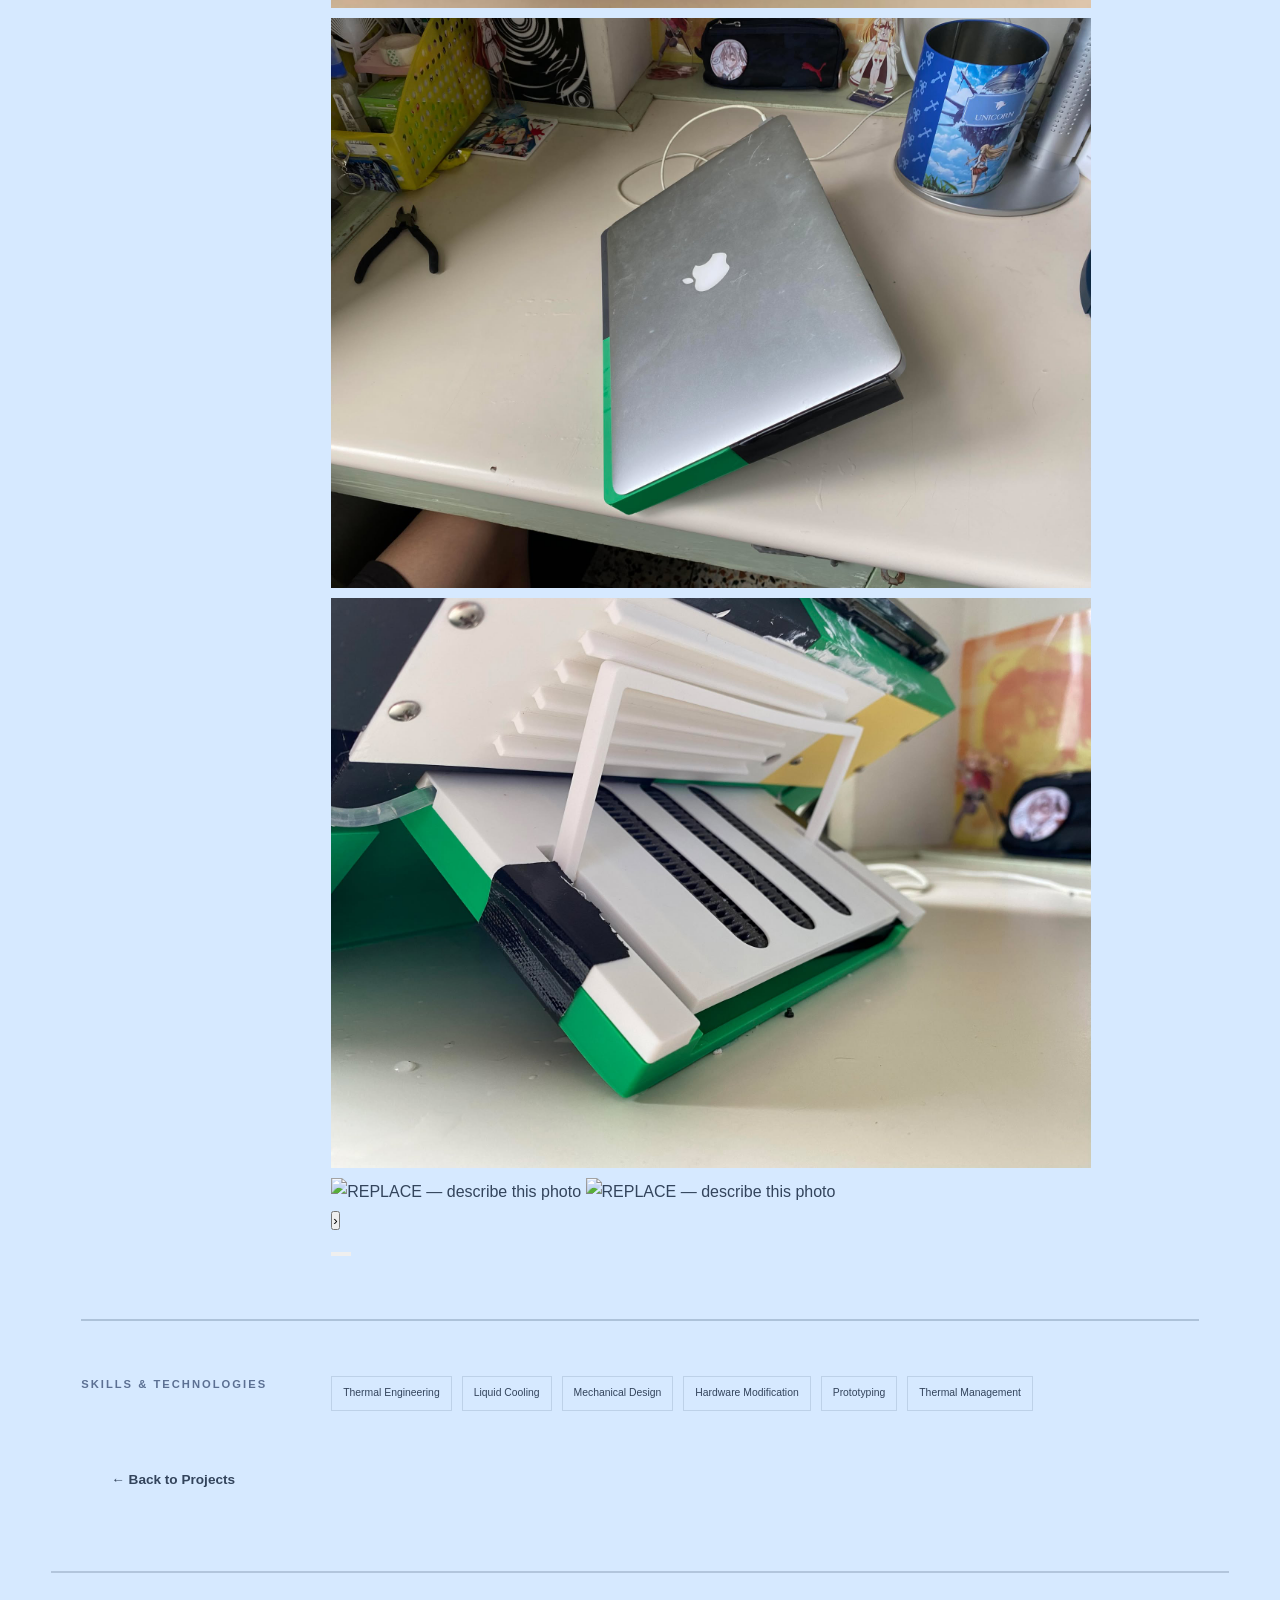
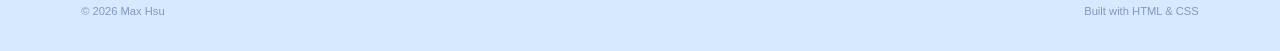
==== commit cf42c9d0: "Update macbook-liquid-cooling.html" ====
--- a/macbook-liquid-cooling.html
+++ b/macbook-liquid-cooling.html
@@ -623,7 +623,48 @@
             </div>
 
     </section>
-
+      
+  <!-- =================================================
+         GALLERY
+         ================================================= -->
+ 
+    <section class="project-detail-section">
+ 
+        <div class="project-detail-label">
+            GALLERY
+        </div>
+ 
+ 
+        <div class="project-detail-content">
+ 
+            <h2>
+                A closer look.
+            </h2>
+ 
+            <div class="photo-carousel">
+ 
+                <button class="carousel-arrow carousel-prev" type="button" aria-label="Previous photo">‹</button>
+ 
+                <div class="carousel-track">
+ 
+                    <img class="carousel-slide active" src="image/Final1.jpg" alt="REPLACE — describe this photo">
+                    <img class="carousel-slide" src="image/Final2.jpg" alt="REPLACE — describe this photo">
+                    <img class="carousel-slide" src="image/Final3.jpg" alt="REPLACE — describe this photo">
+                    <img class="carousel-slide" src="image/REPLACE-gallery-4.jpg" alt="REPLACE — describe this photo">
+                    <img class="carousel-slide" src="image/REPLACE-gallery-5.jpg" alt="REPLACE — describe this photo">
+ 
+                </div>
+ 
+                <button class="carousel-arrow carousel-next" type="button" aria-label="Next photo">›</button>
+ 
+                <div class="carousel-dots"></div>
+ 
+            </div>
+ 
+        </div>
+ 
+    </section>
+ 
 
     <!-- =================================================
          SKILLS
@@ -702,7 +743,48 @@
     </p>
 
 </footer>
-
+<script>
+document.querySelectorAll('.photo-carousel').forEach(function (carousel) {
+    var slides = carousel.querySelectorAll('.carousel-slide');
+    var dotsWrap = carousel.querySelector('.carousel-dots');
+    var prevBtn = carousel.querySelector('.carousel-prev');
+    var nextBtn = carousel.querySelector('.carousel-next');
+    var current = 0;
+ 
+    slides.forEach(function (_, i) {
+        var dot = document.createElement('button');
+        dot.type = 'button';
+        dot.className = 'carousel-dot' + (i === 0 ? ' active' : '');
+        dot.setAttribute('aria-label', 'Go to photo ' + (i + 1));
+        dot.addEventListener('click', function () {
+            goTo(i);
+        });
+        dotsWrap.appendChild(dot);
+    });
+    var dots = dotsWrap.querySelectorAll('.carousel-dot');
+ 
+    function goTo(index) {
+        slides[current].classList.remove('active');
+        dots[current].classList.remove('active');
+        current = (index + slides.length) % slides.length;
+        slides[current].classList.add('active');
+        dots[current].classList.add('active');
+    }
+ 
+    prevBtn.addEventListener('click', function () {
+        goTo(current - 1);
+    });
+    nextBtn.addEventListener('click', function () {
+        goTo(current + 1);
+    });
+ 
+    carousel.setAttribute('tabindex', '0');
+    carousel.addEventListener('keydown', function (e) {
+        if (e.key === 'ArrowLeft') goTo(current - 1);
+        if (e.key === 'ArrowRight') goTo(current + 1);
+    });
+});
+</script>
 </body>
 
 </html>
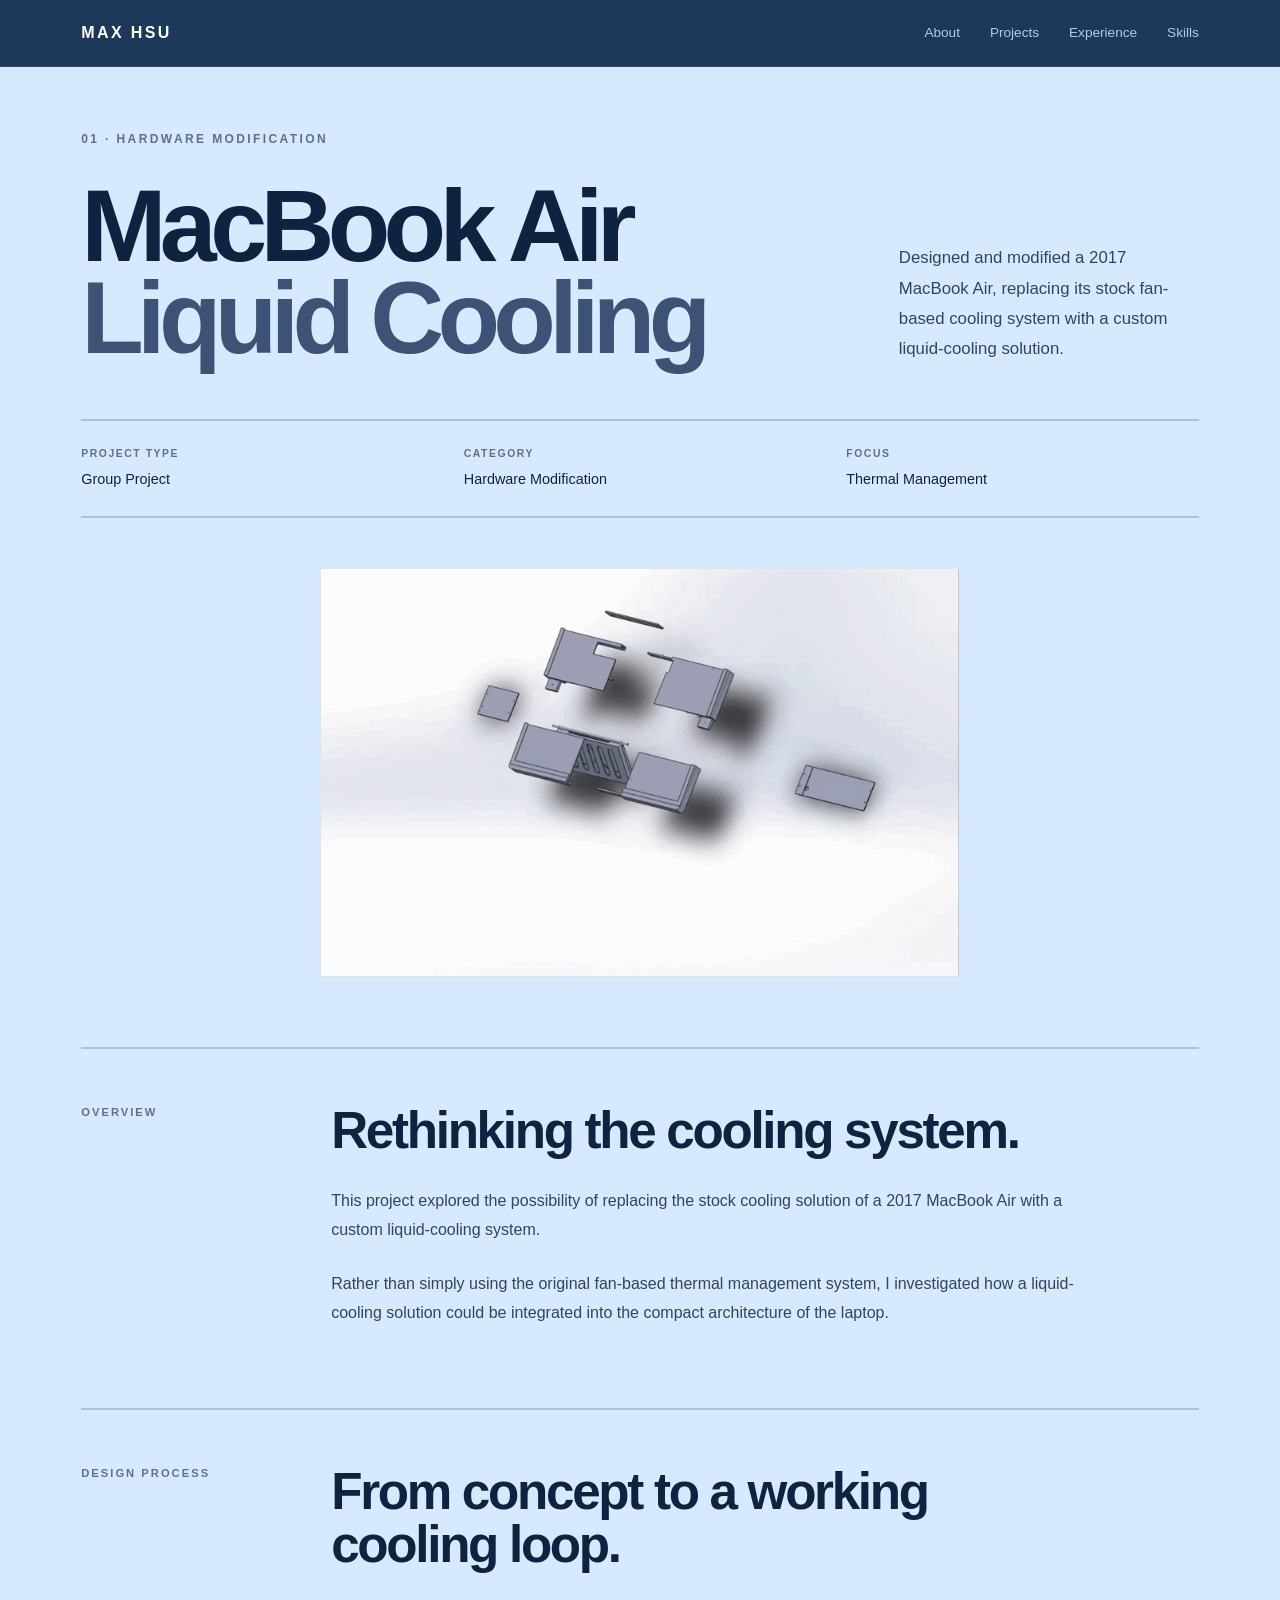
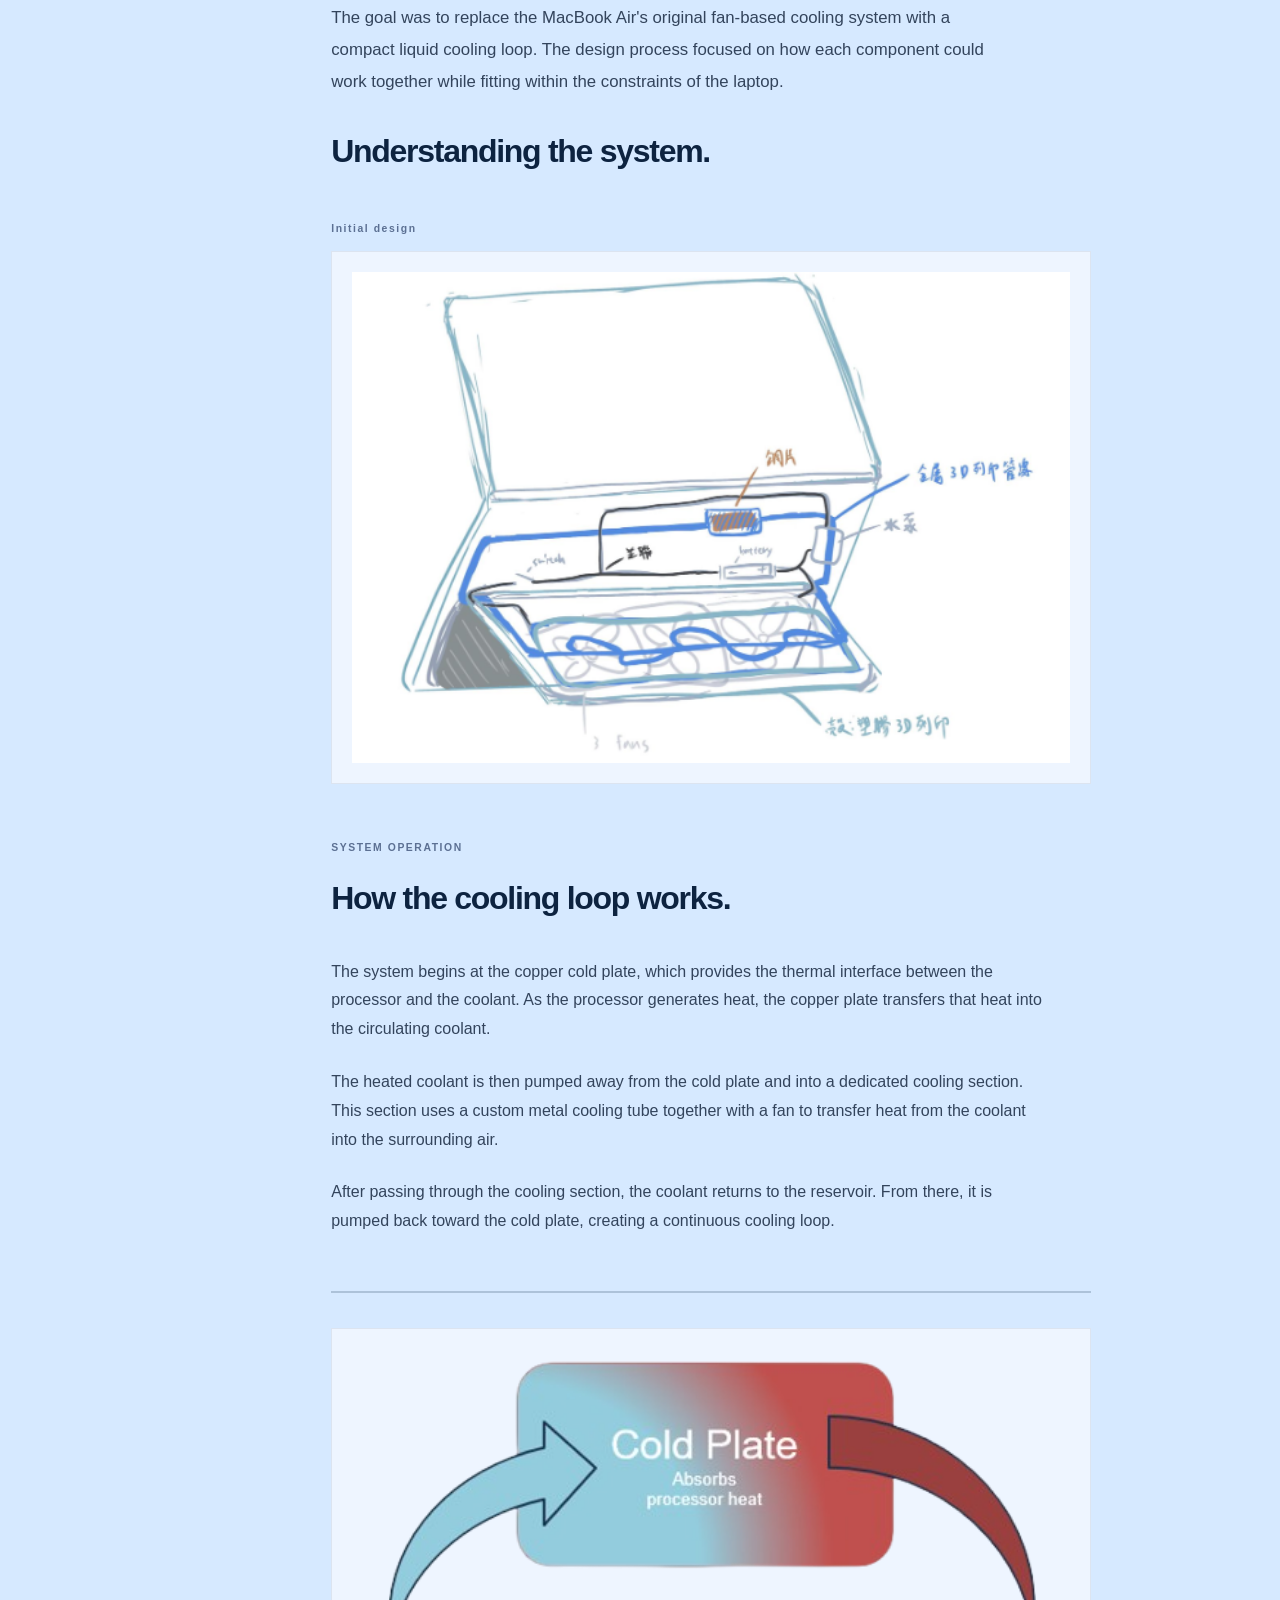
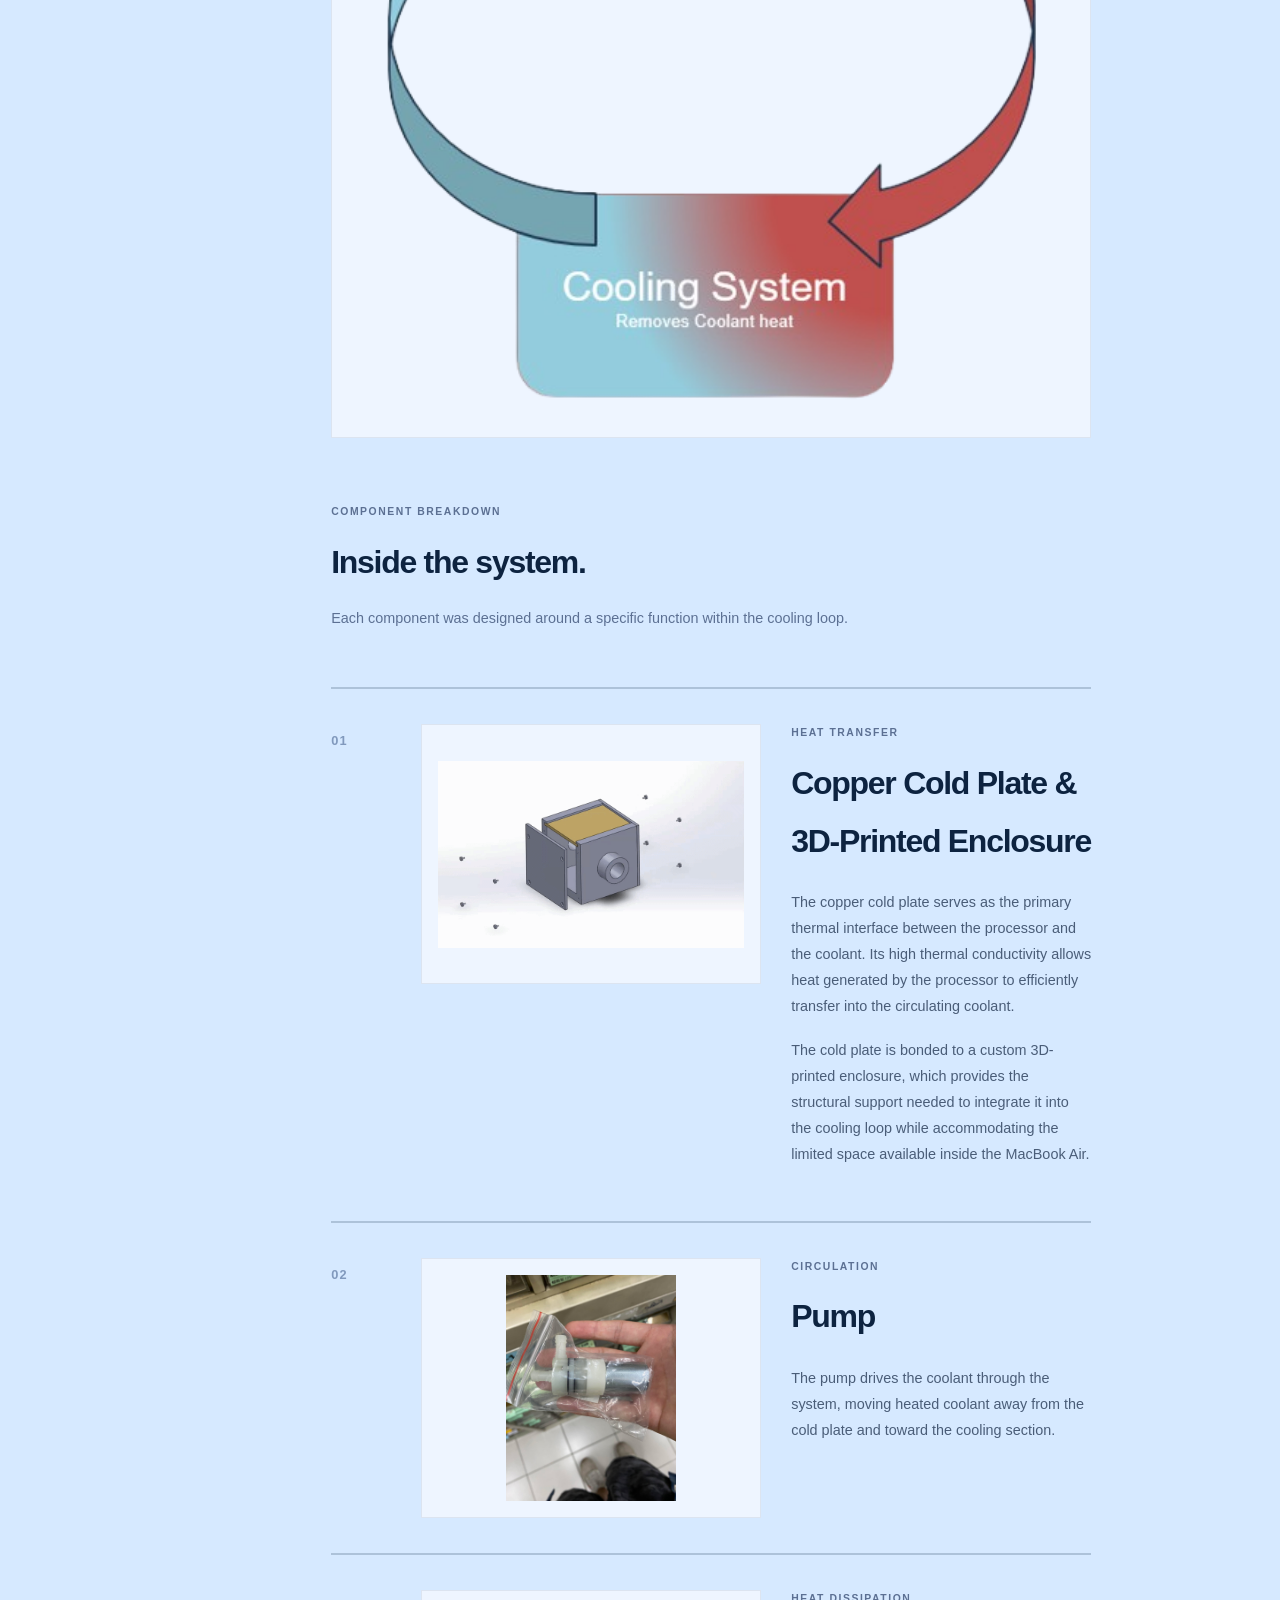
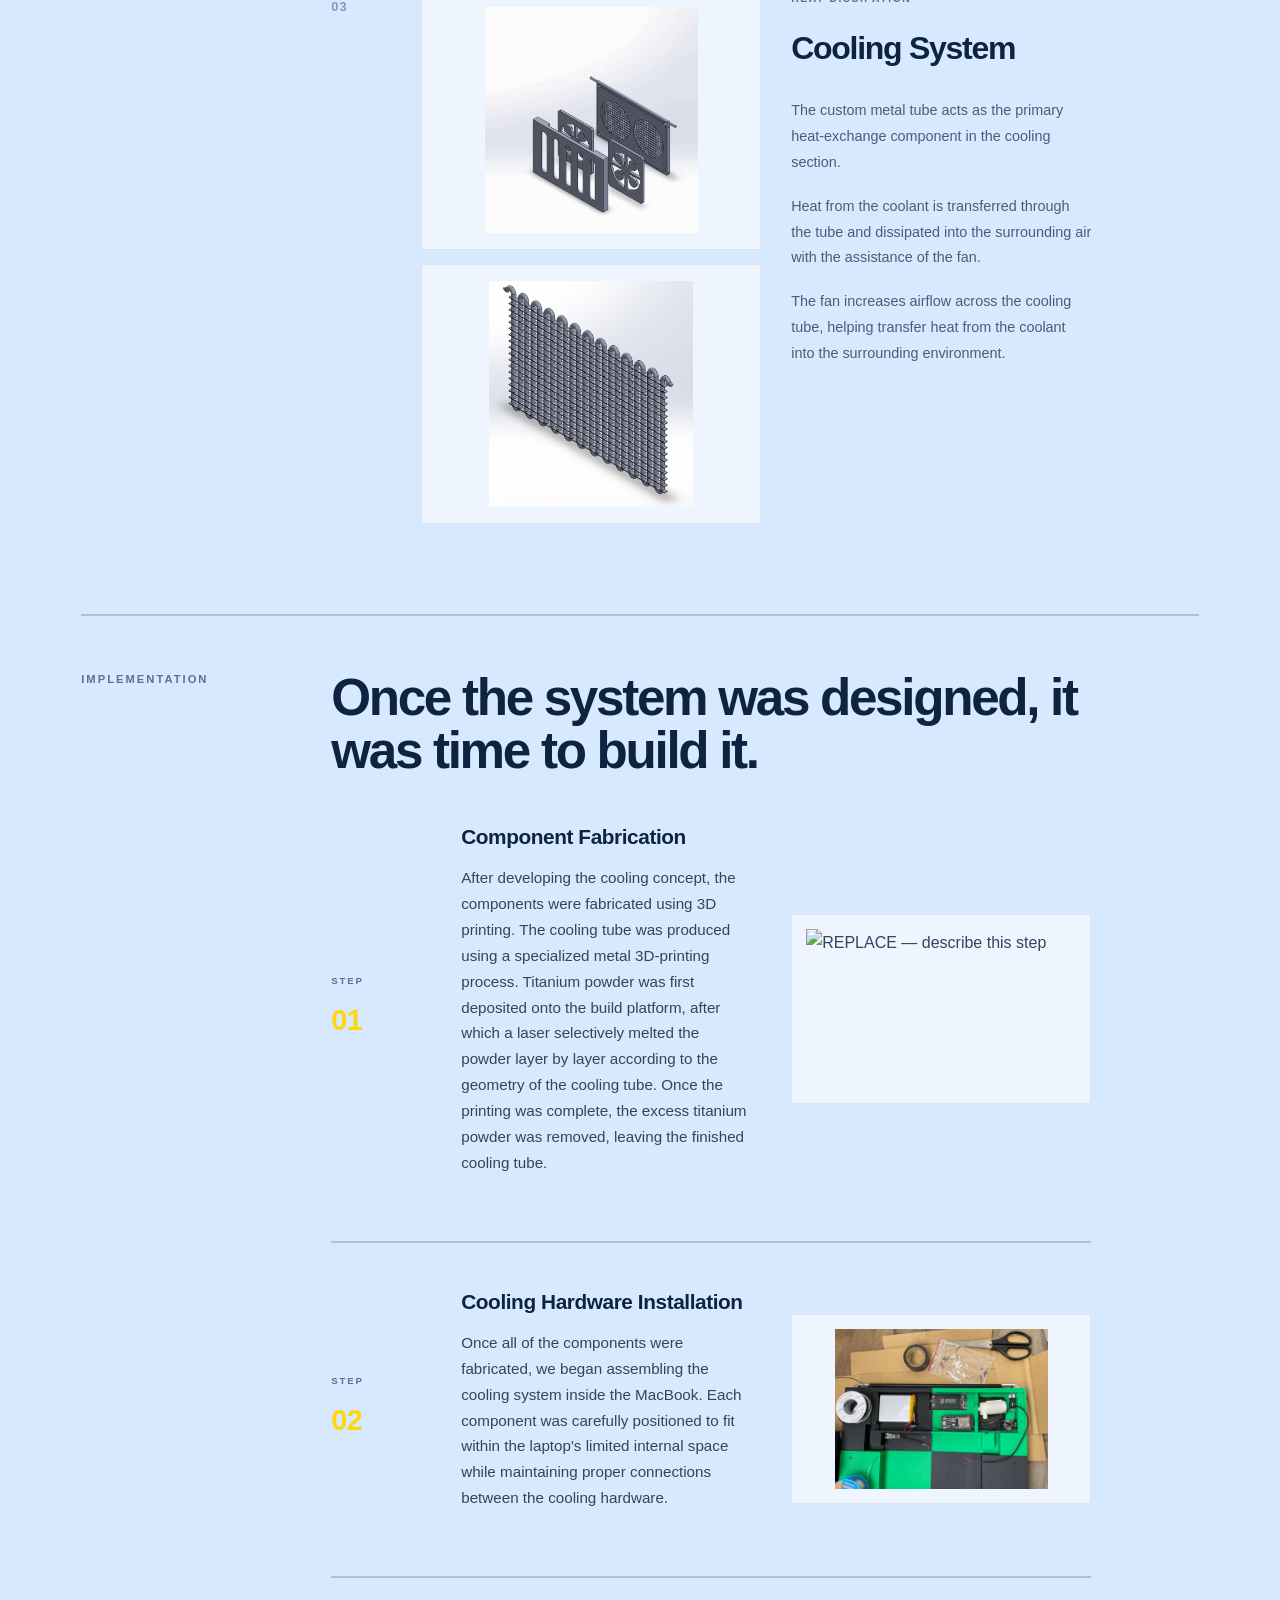
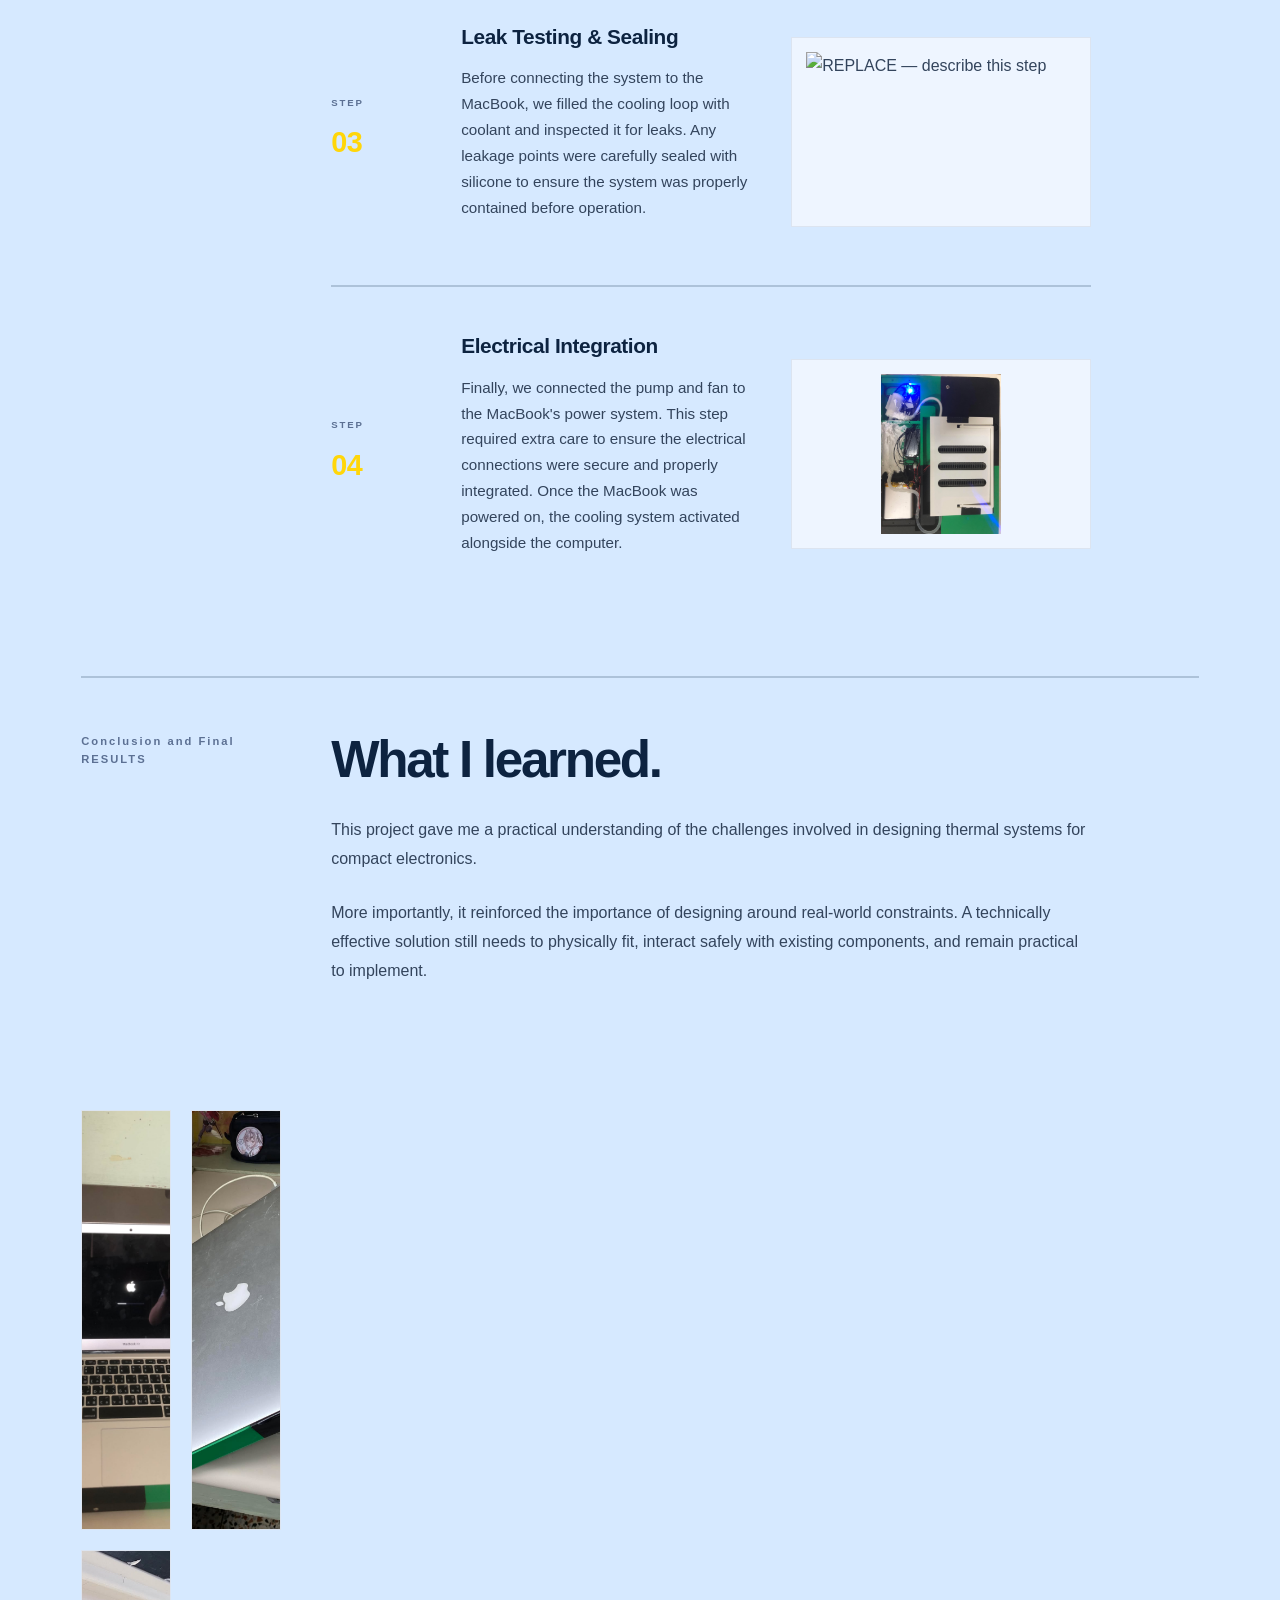
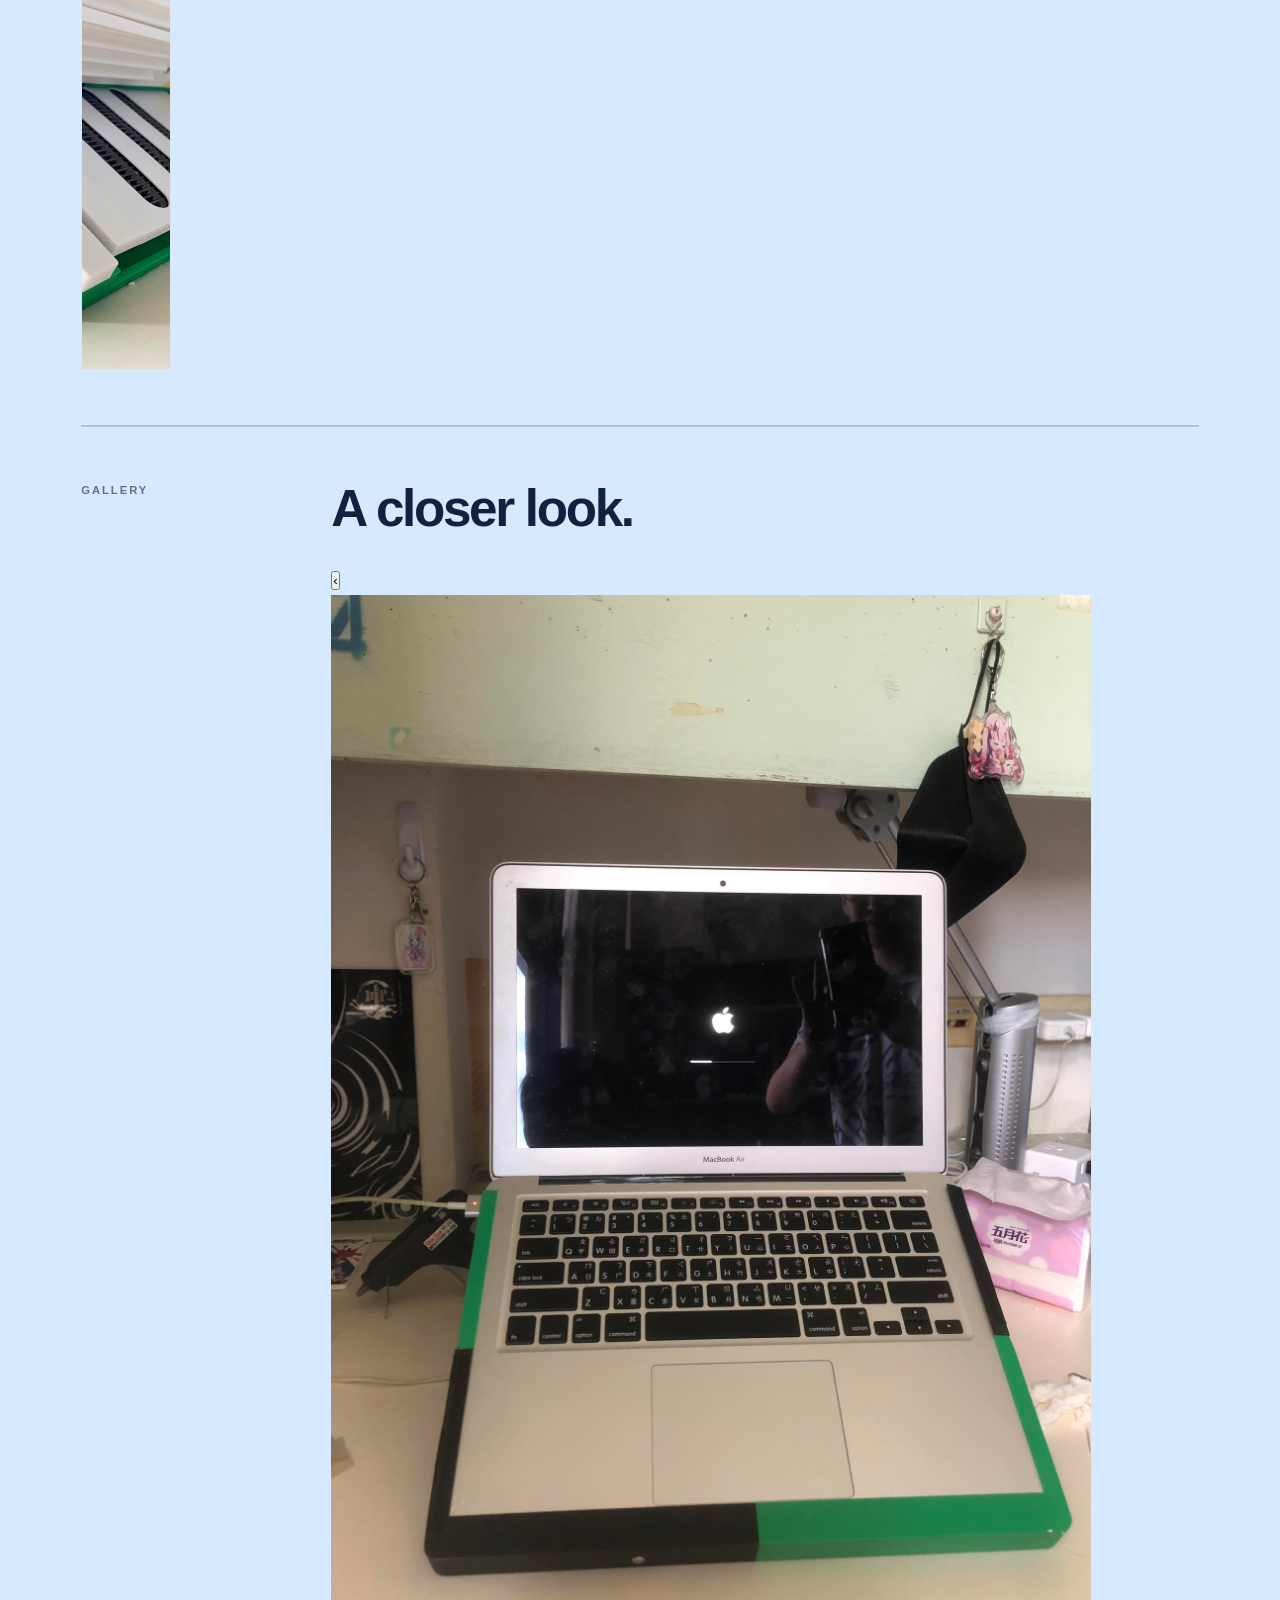
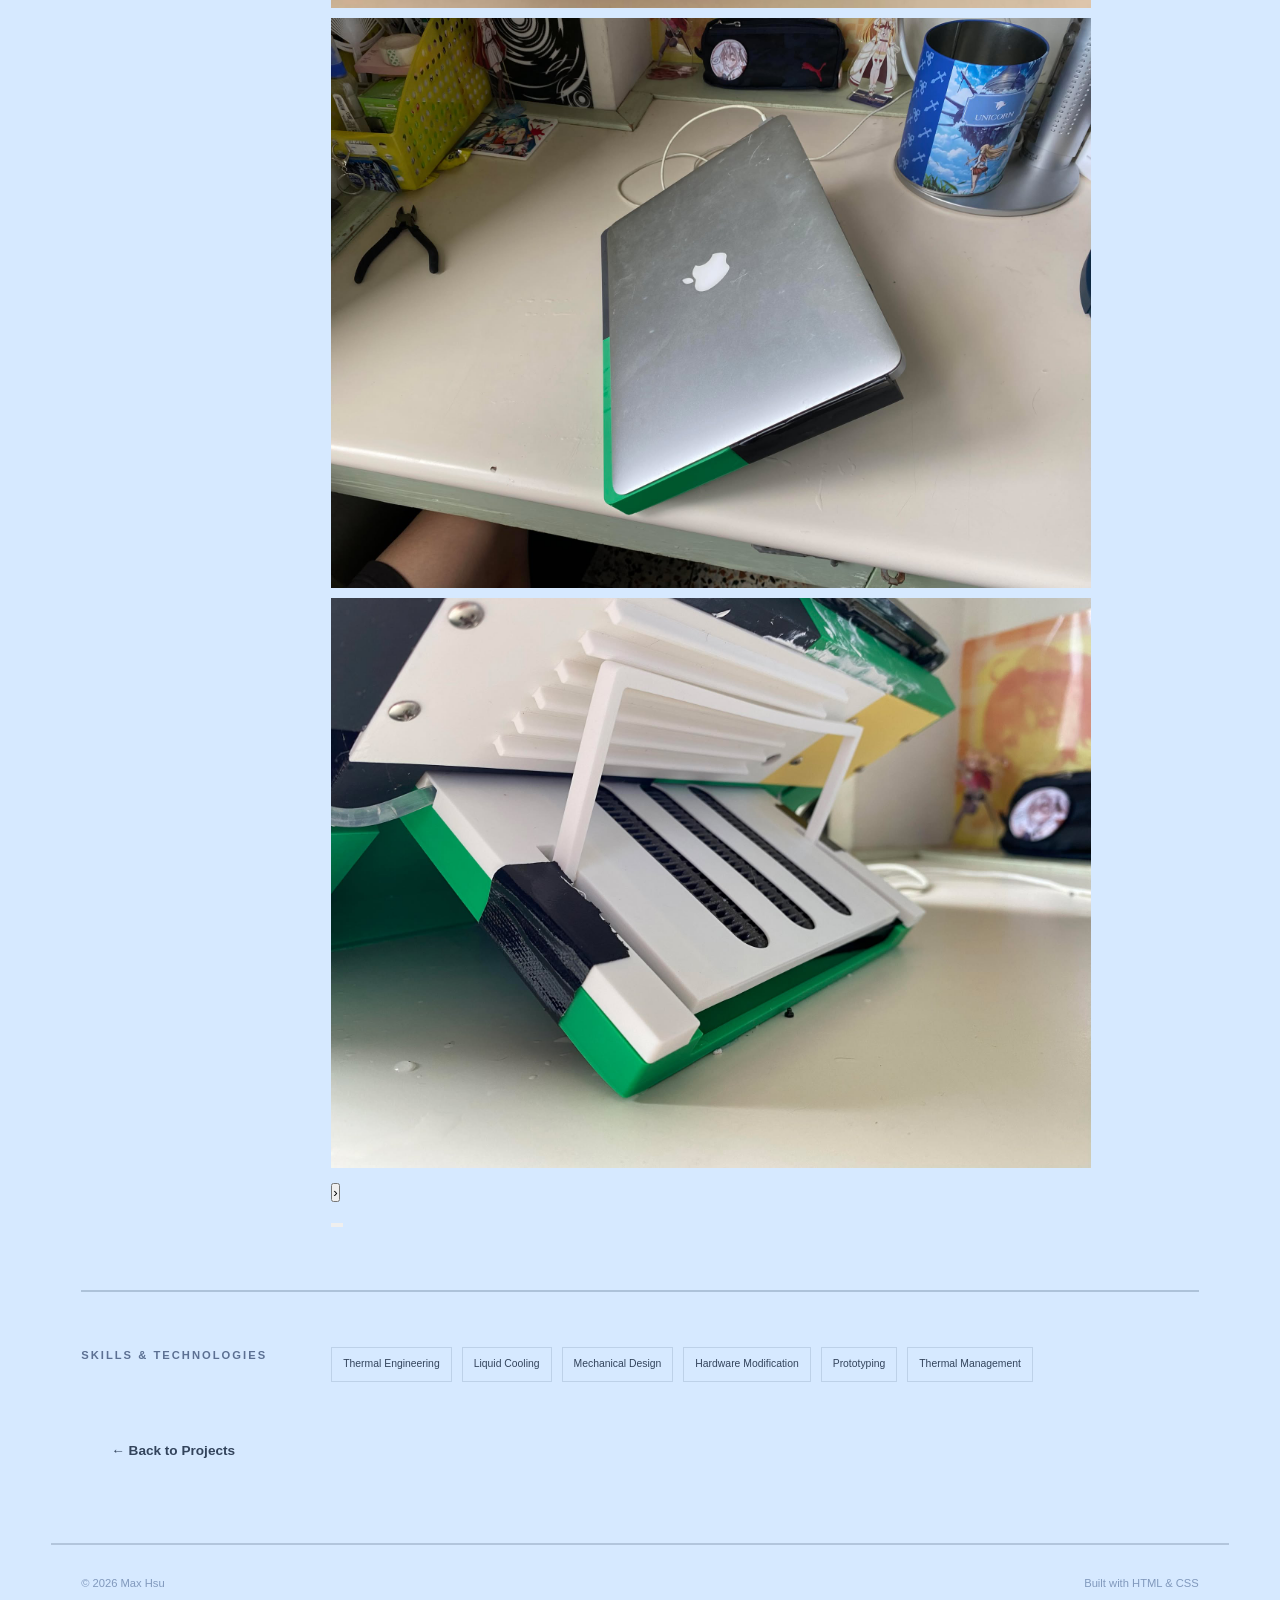
==== commit a0725057: "Update macbook-liquid-cooling.html" ====
--- a/macbook-liquid-cooling.html
+++ b/macbook-liquid-cooling.html
@@ -517,7 +517,7 @@
                     </div>
                     <div class="impl-step-image">
                         <img
-                            src="image/REPLACE-step-2.jpg"
+                            src="image/Assemble.jpg"
                             alt="REPLACE — describe this step"
                         >
                     </div>
@@ -536,7 +536,7 @@
                     </div>
                     <div class="impl-step-image">
                         <img
-                            src="image/REPLACE-step-3.jpg"
+                            src="image/Leak.mp4"
                             alt="REPLACE — describe this step"
                         >
                     </div>
@@ -557,7 +557,7 @@
                     </div>
                     <div class="impl-step-image">
                         <img
-                            src="image/REPLACE-step-4.jpg"
+                            src="image/Power.jpg"
                             alt="REPLACE — describe this step"
                         >
                     </div>
@@ -650,8 +650,6 @@
                     <img class="carousel-slide active" src="image/Final1.jpg" alt="REPLACE — describe this photo">
                     <img class="carousel-slide" src="image/Final2.jpg" alt="REPLACE — describe this photo">
                     <img class="carousel-slide" src="image/Final3.jpg" alt="REPLACE — describe this photo">
-                    <img class="carousel-slide" src="image/REPLACE-gallery-4.jpg" alt="REPLACE — describe this photo">
-                    <img class="carousel-slide" src="image/REPLACE-gallery-5.jpg" alt="REPLACE — describe this photo">
  
                 </div>
  
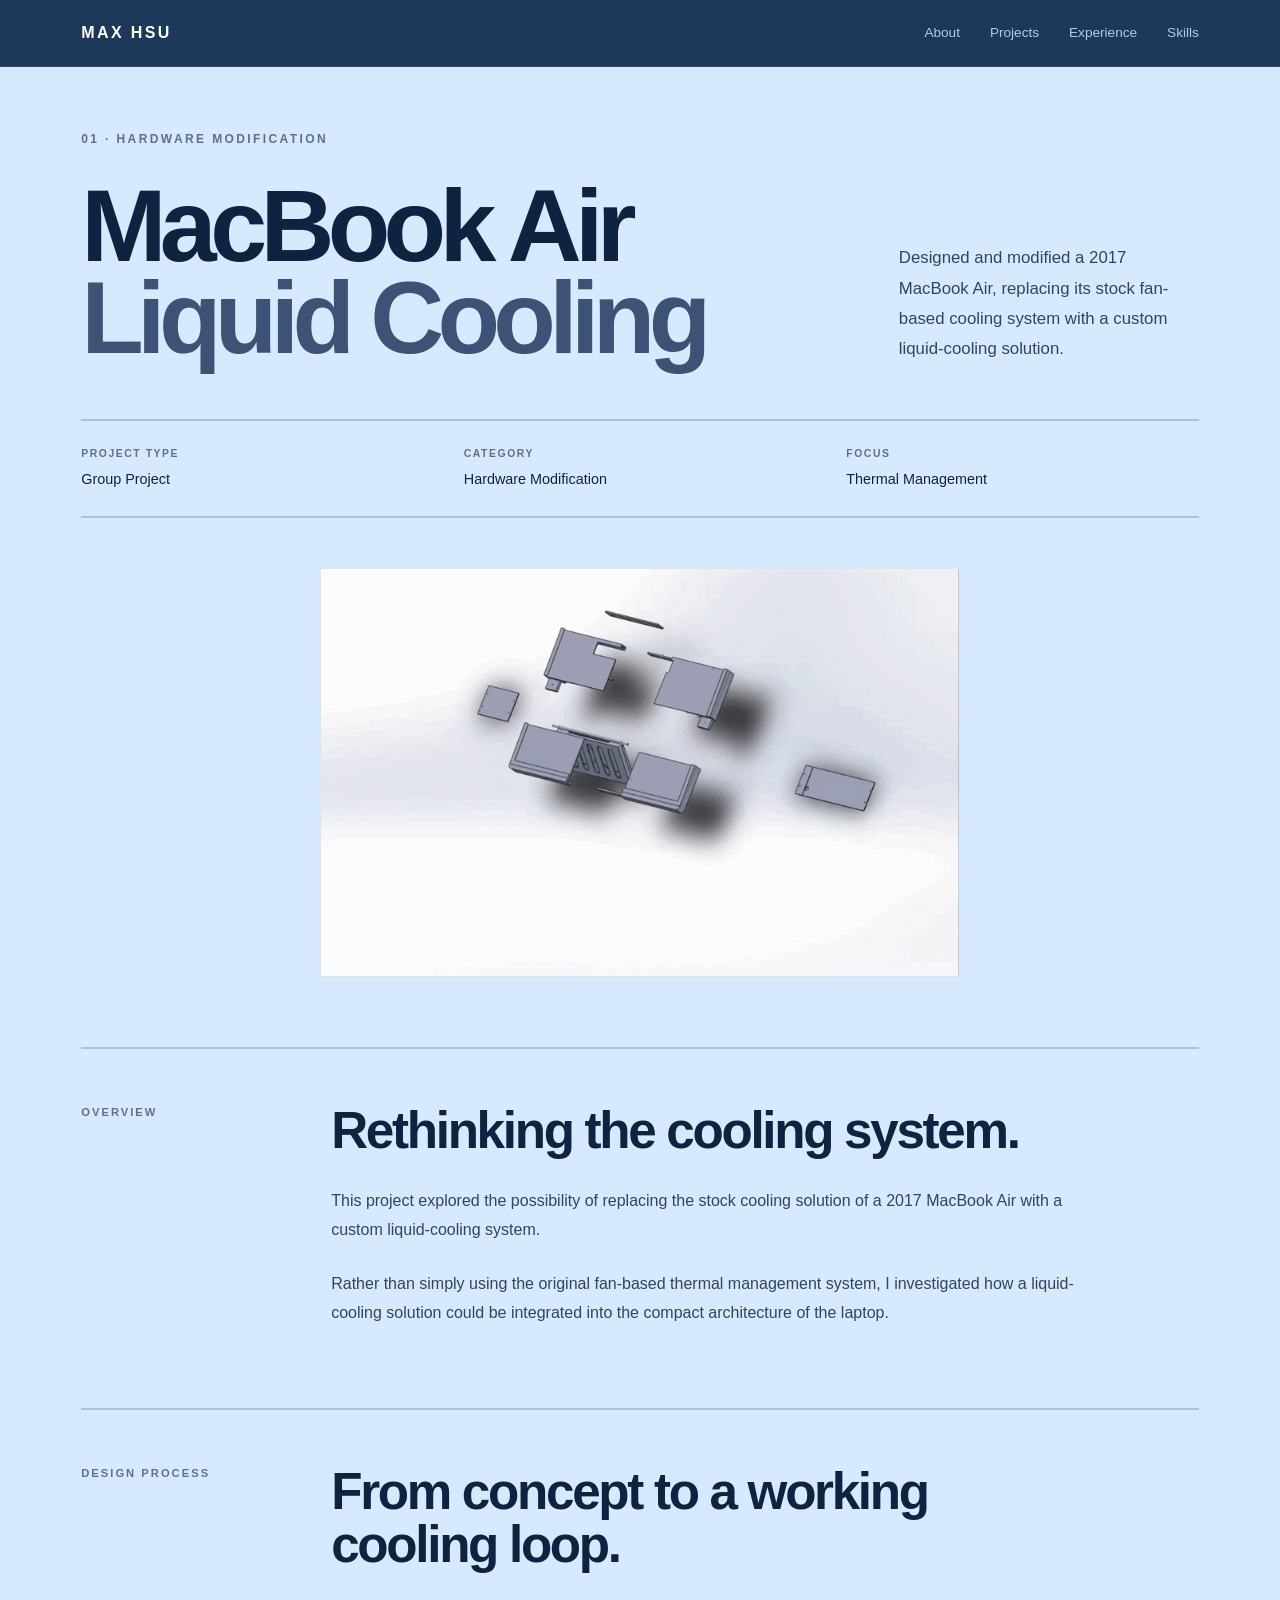
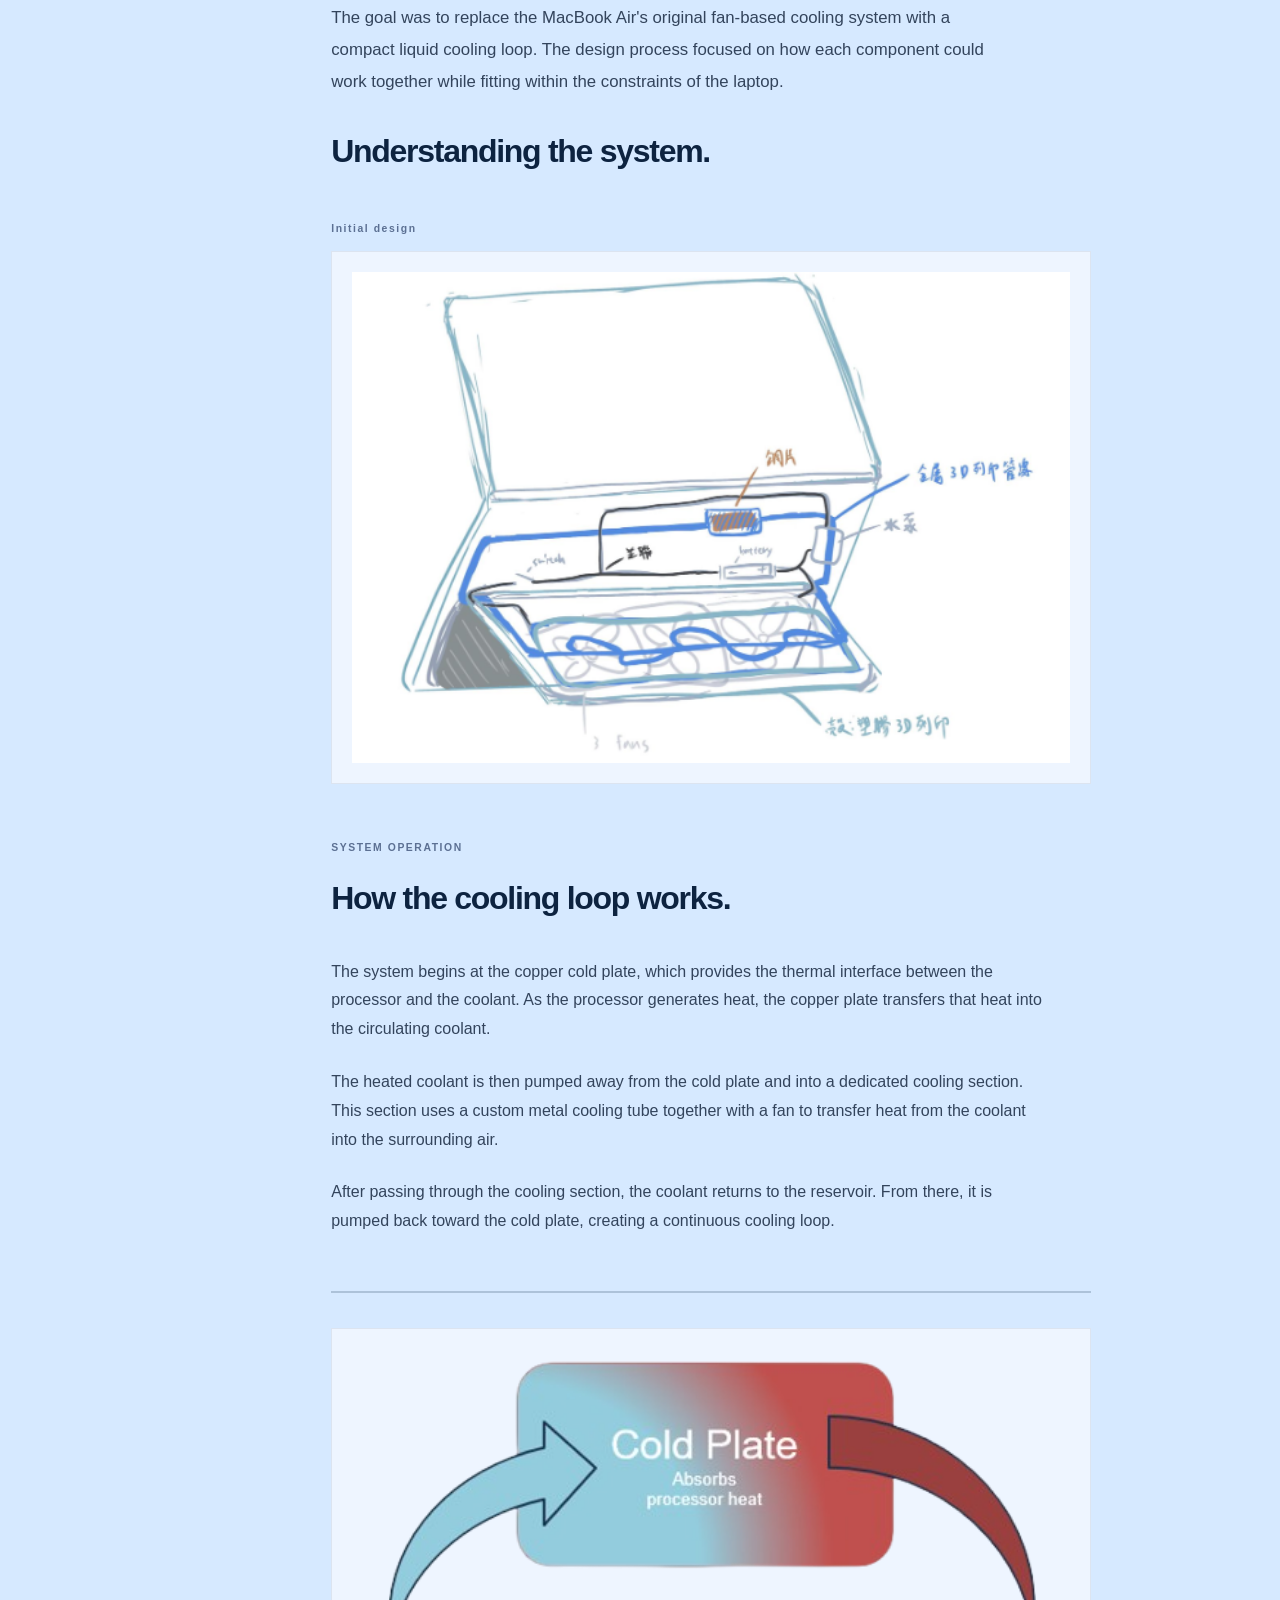
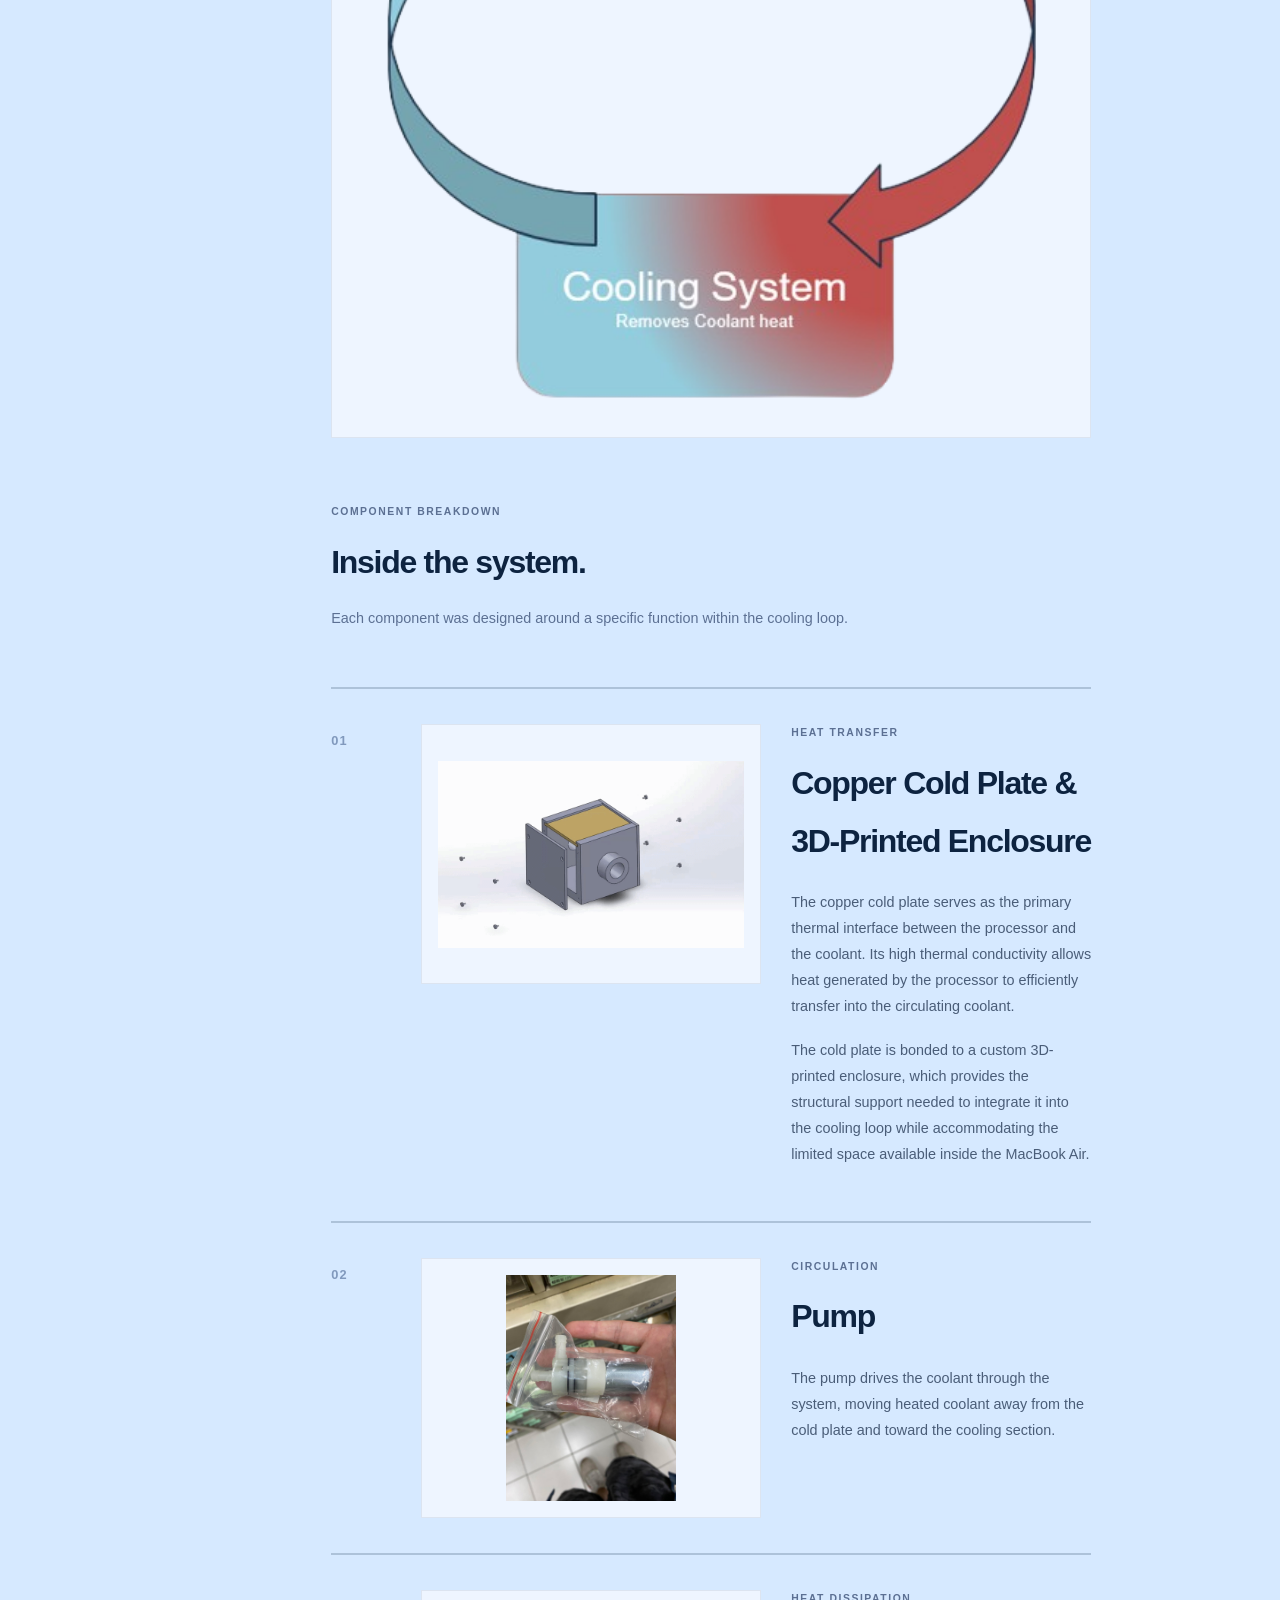
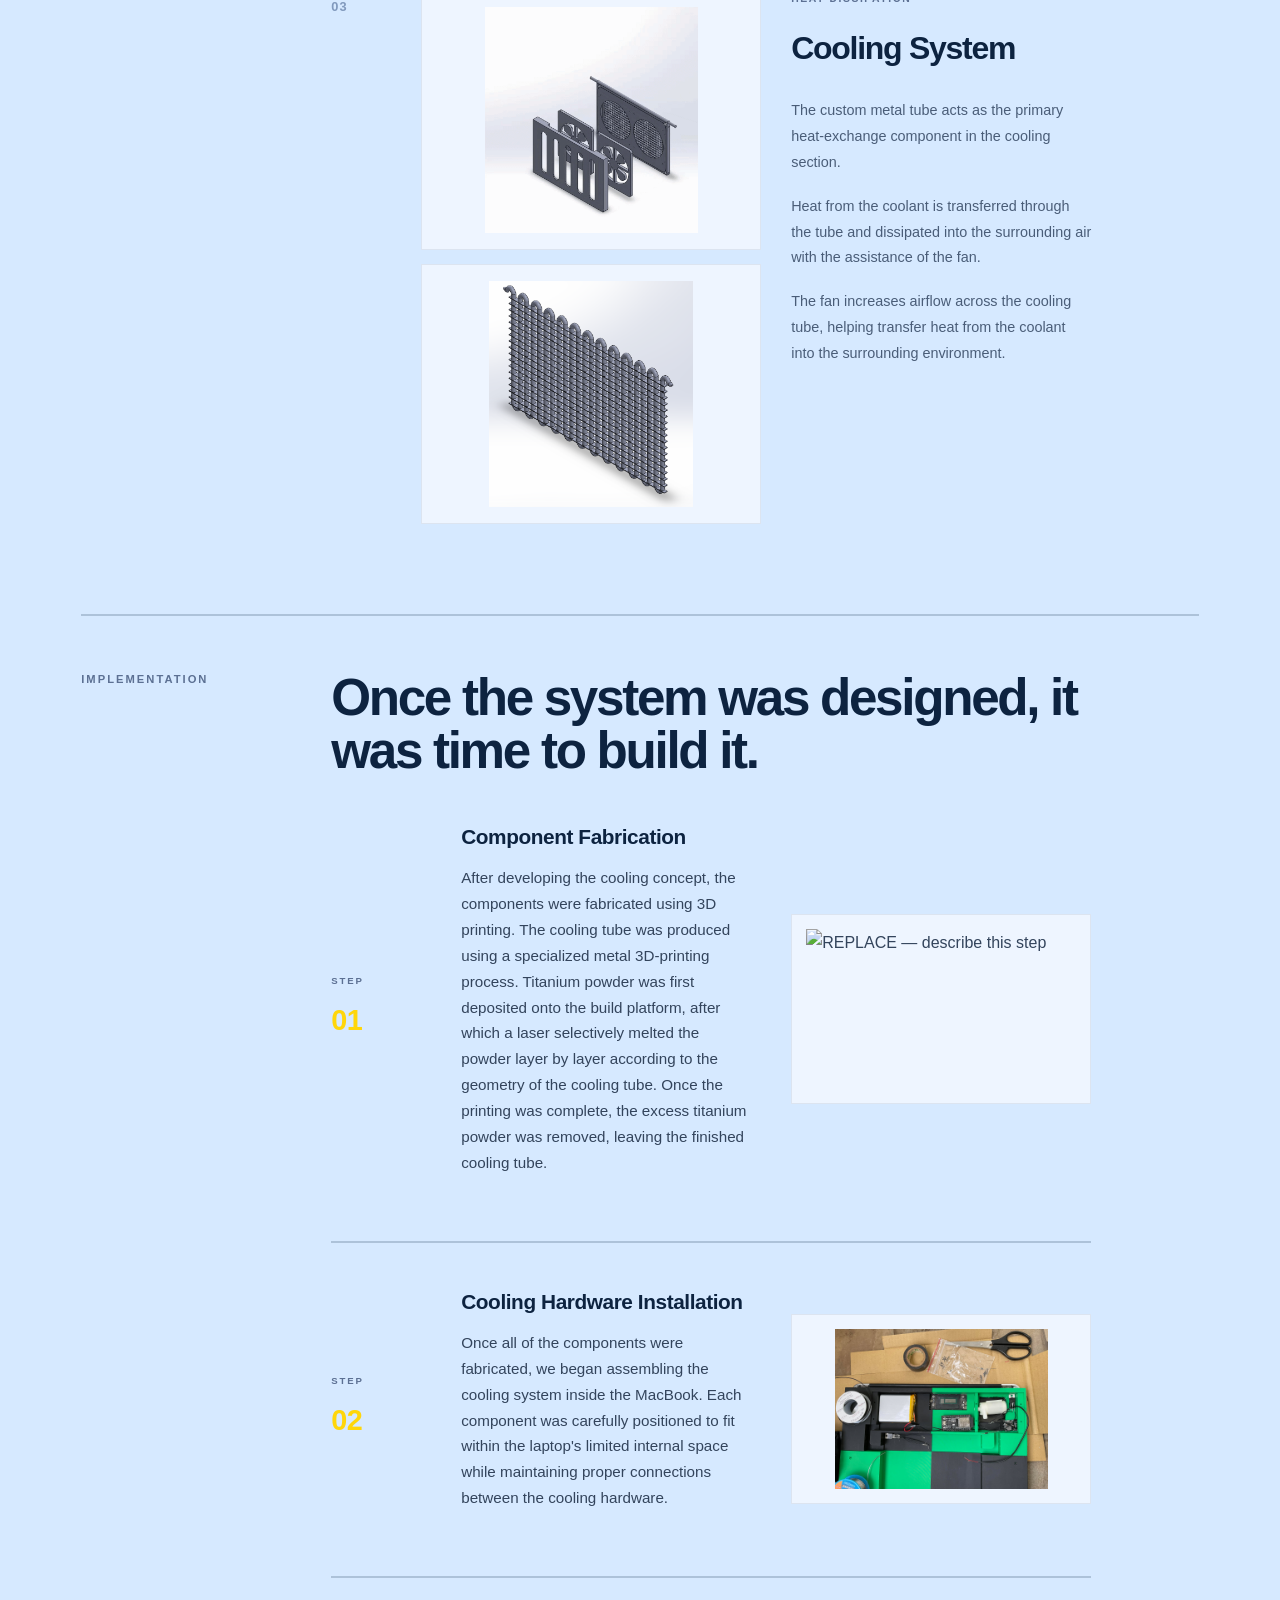
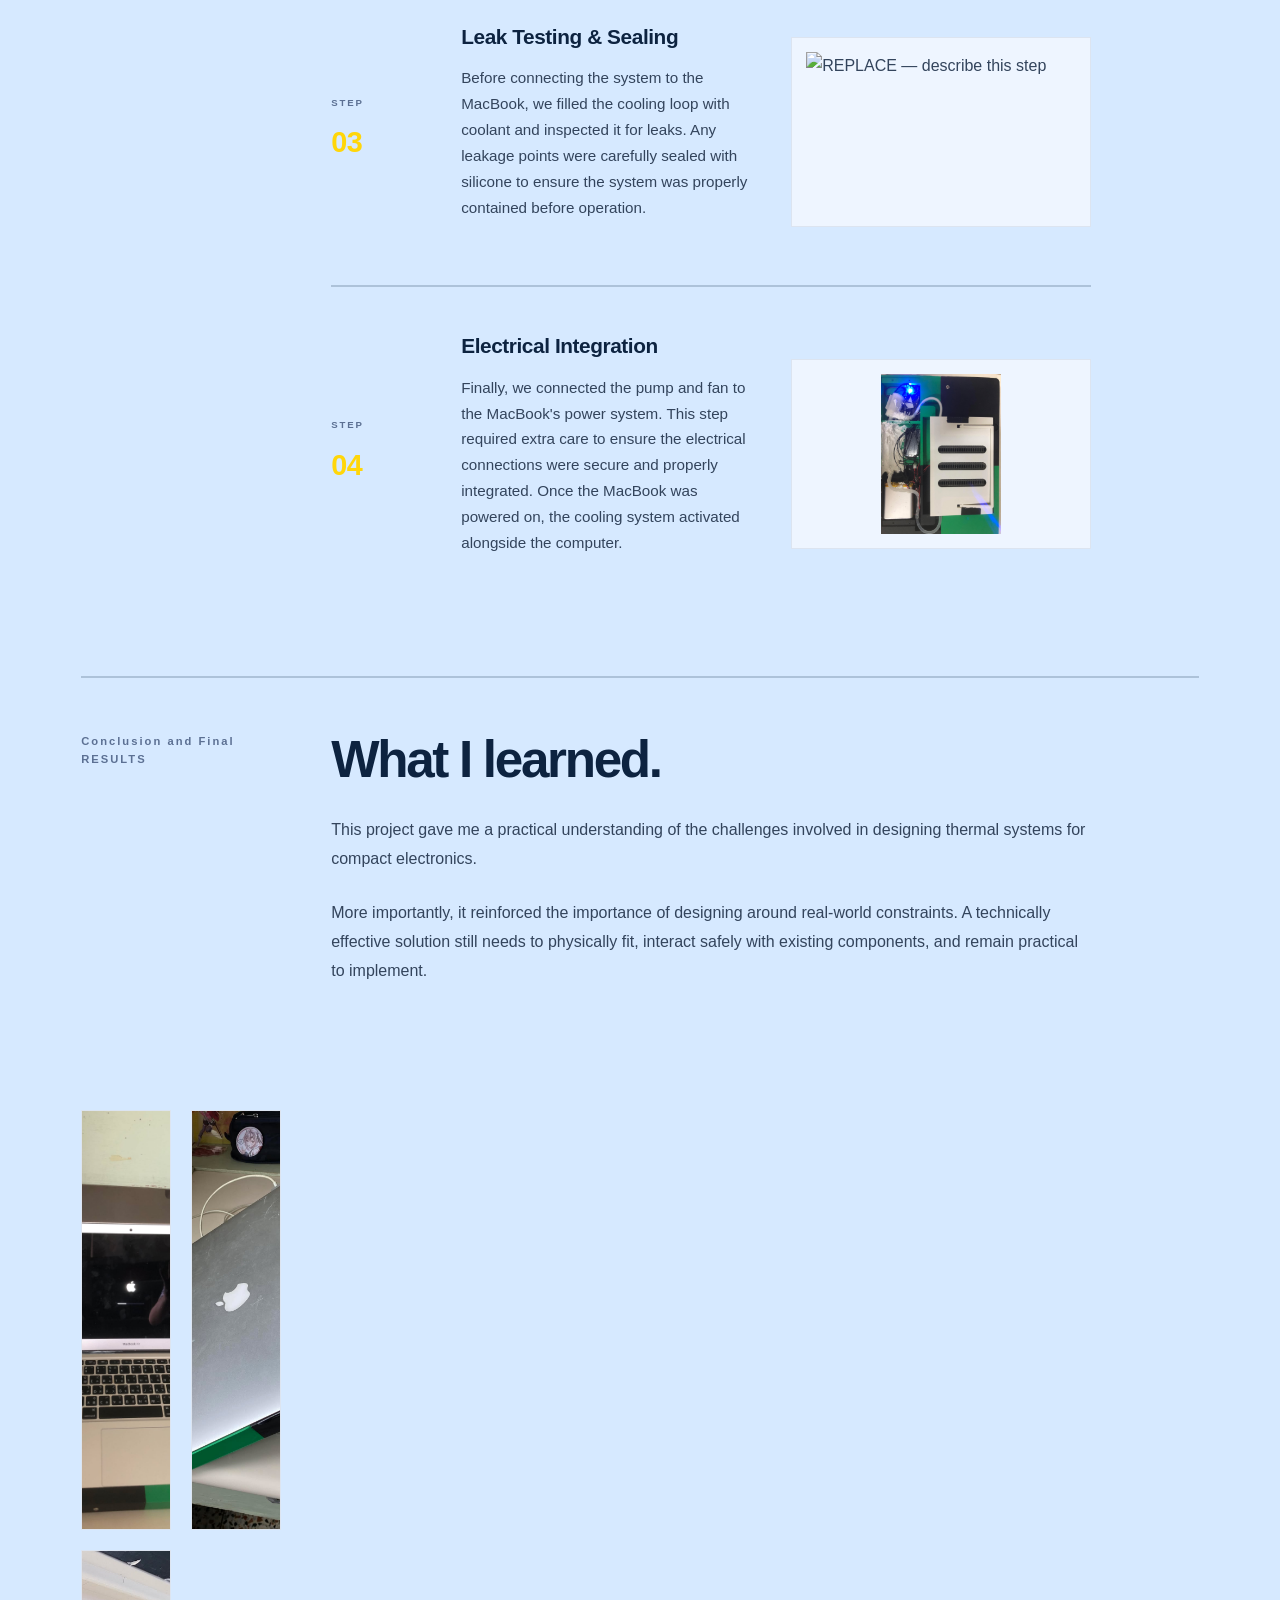
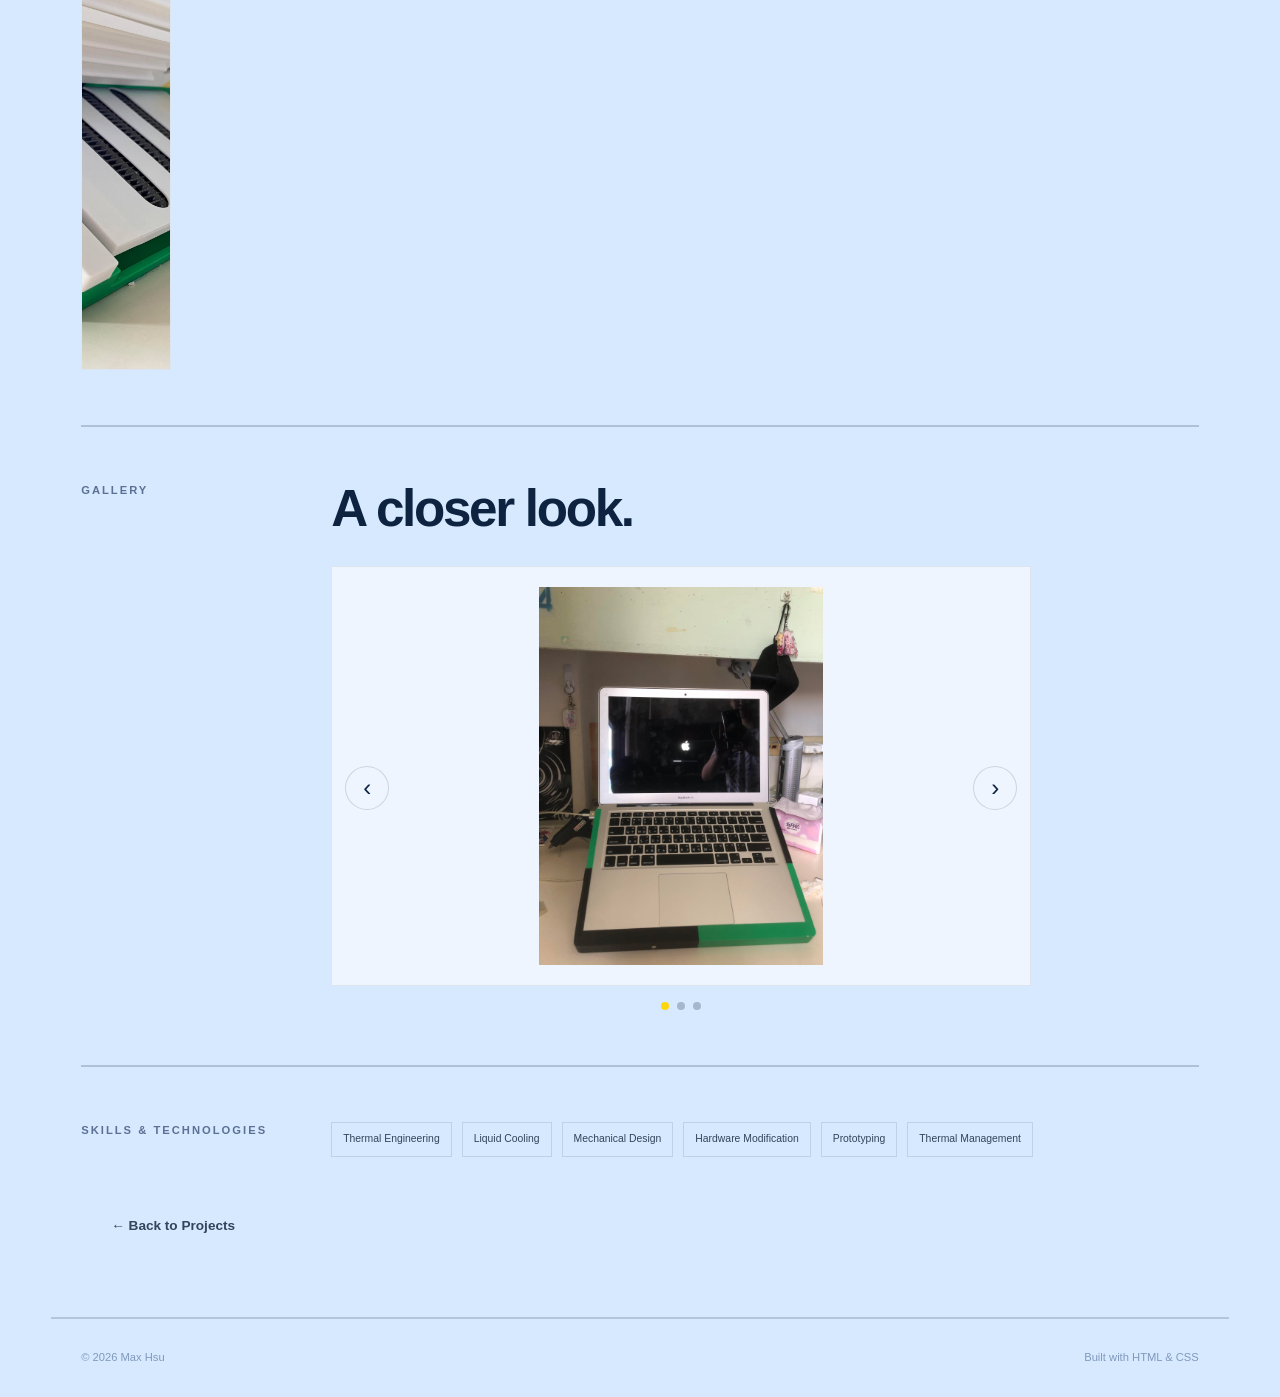
==== commit fef9cd62: "Update macbook-liquid-cooling.html" ====
--- a/macbook-liquid-cooling.html
+++ b/macbook-liquid-cooling.html
@@ -494,7 +494,7 @@
                     </div>
                     <div class="impl-step-image">
                         <img
-                            src="image/REPLACE-step-1.jpg"
+                            src="image/3Dprint (2).mp4"
                             alt="REPLACE — describe this step"
                         >
                     </div>
--- a/style.css
+++ b/style.css
@@ -1038,6 +1038,98 @@
 
 
 /* =========================================================
+   PHOTO CAROUSEL
+   ========================================================= */
+
+.photo-carousel {
+    position: relative;
+    max-width: 700px;
+    margin-top: 20px;
+}
+
+.carousel-track {
+    position: relative;
+    width: 100%;
+    height: 420px;
+    overflow: hidden;
+    background: var(--panel-bg);
+    border: 1px solid rgba(var(--border-rgb), 0.08);
+}
+
+.carousel-slide {
+    position: absolute;
+    inset: 0;
+    width: 100%;
+    height: 100%;
+    object-fit: contain;
+    padding: 20px;
+    opacity: 0;
+    visibility: hidden;
+    transition: opacity 0.35s ease;
+}
+
+.carousel-slide.active {
+    opacity: 1;
+    visibility: visible;
+}
+
+.carousel-arrow {
+    position: absolute;
+    top: 50%;
+    z-index: 2;
+    transform: translateY(-50%);
+    width: 44px;
+    height: 44px;
+    border-radius: 50%;
+    border: 1px solid rgba(var(--border-rgb), 0.15);
+    background: var(--panel-bg);
+    color: var(--ink);
+    font-size: 1.5rem;
+    line-height: 1;
+    cursor: pointer;
+    display: flex;
+    align-items: center;
+    justify-content: center;
+    transition: border-color 0.2s ease, color 0.2s ease;
+}
+
+.carousel-arrow:hover {
+    border-color: var(--blue);
+    color: var(--blue);
+}
+
+.carousel-prev {
+    left: 14px;
+}
+
+.carousel-next {
+    right: 14px;
+}
+
+.carousel-dots {
+    display: flex;
+    justify-content: center;
+    gap: 8px;
+    margin-top: 16px;
+}
+
+.carousel-dot {
+    width: 8px;
+    height: 8px;
+    padding: 0;
+    border: none;
+    border-radius: 50%;
+    background: rgba(var(--border-rgb), 0.25);
+    cursor: pointer;
+    transition: background 0.2s ease;
+}
+
+.carousel-dot.active {
+    background: var(--yellow);
+}
+
+
+/* =========================================================
    TABLET
    ========================================================= */
 
@@ -1225,6 +1317,16 @@
         height: auto;
     }
 
+    .carousel-track {
+        height: 260px;
+    }
+
+    .carousel-arrow {
+        width: 36px;
+        height: 36px;
+        font-size: 1.2rem;
+    }
+
     /* Transition */
 
     .design-transition {
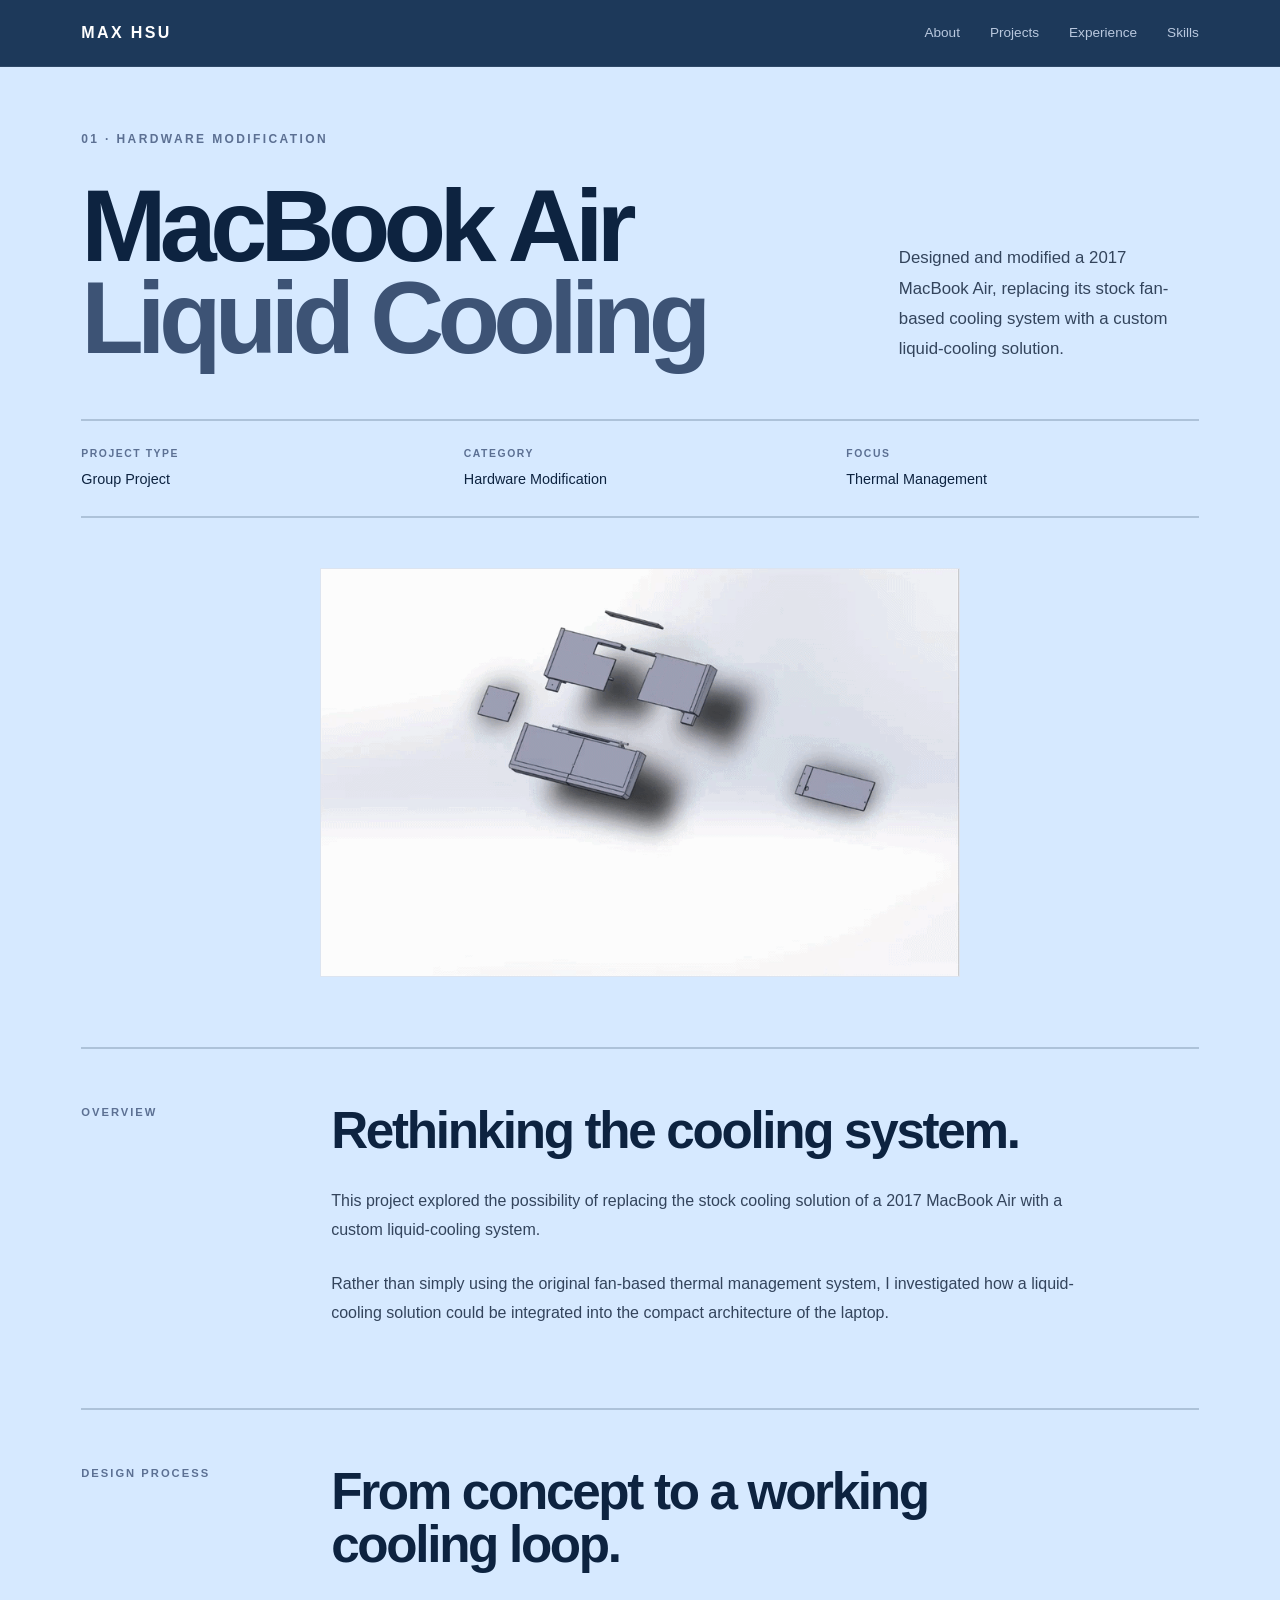
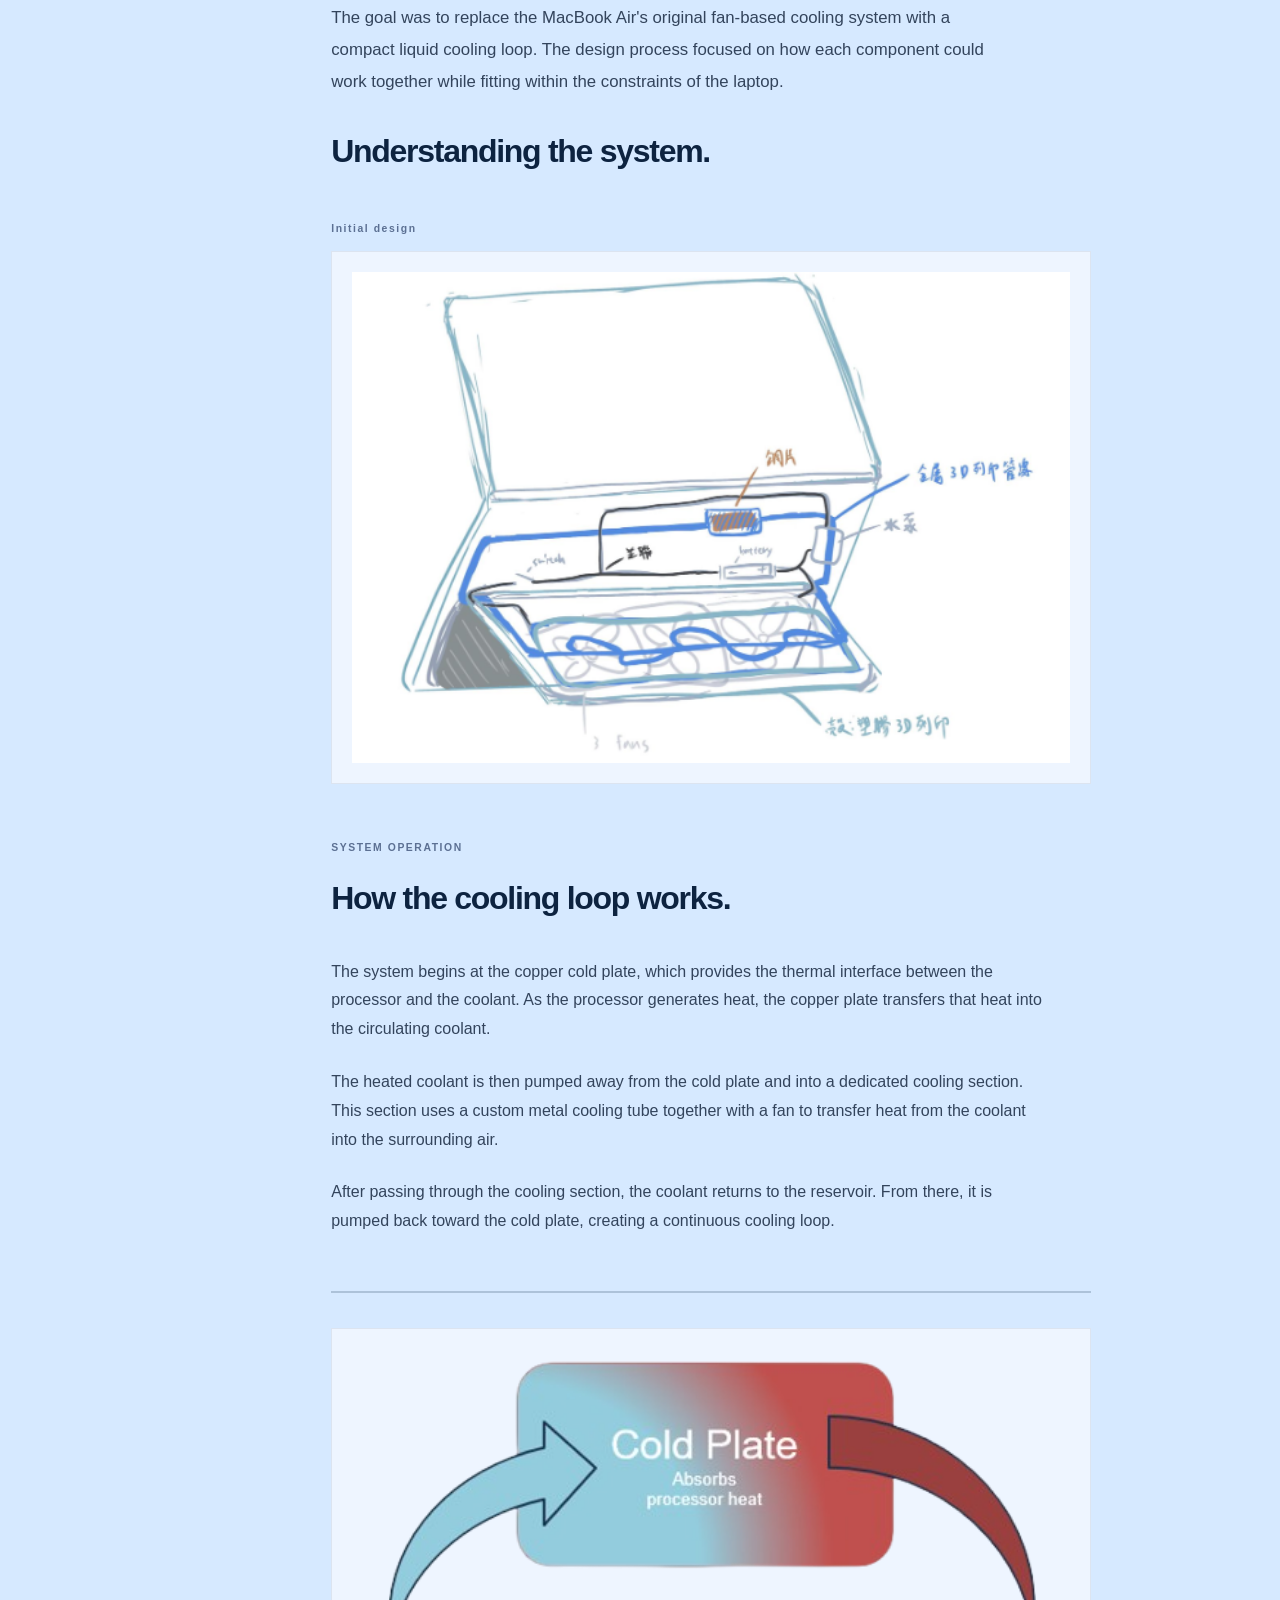
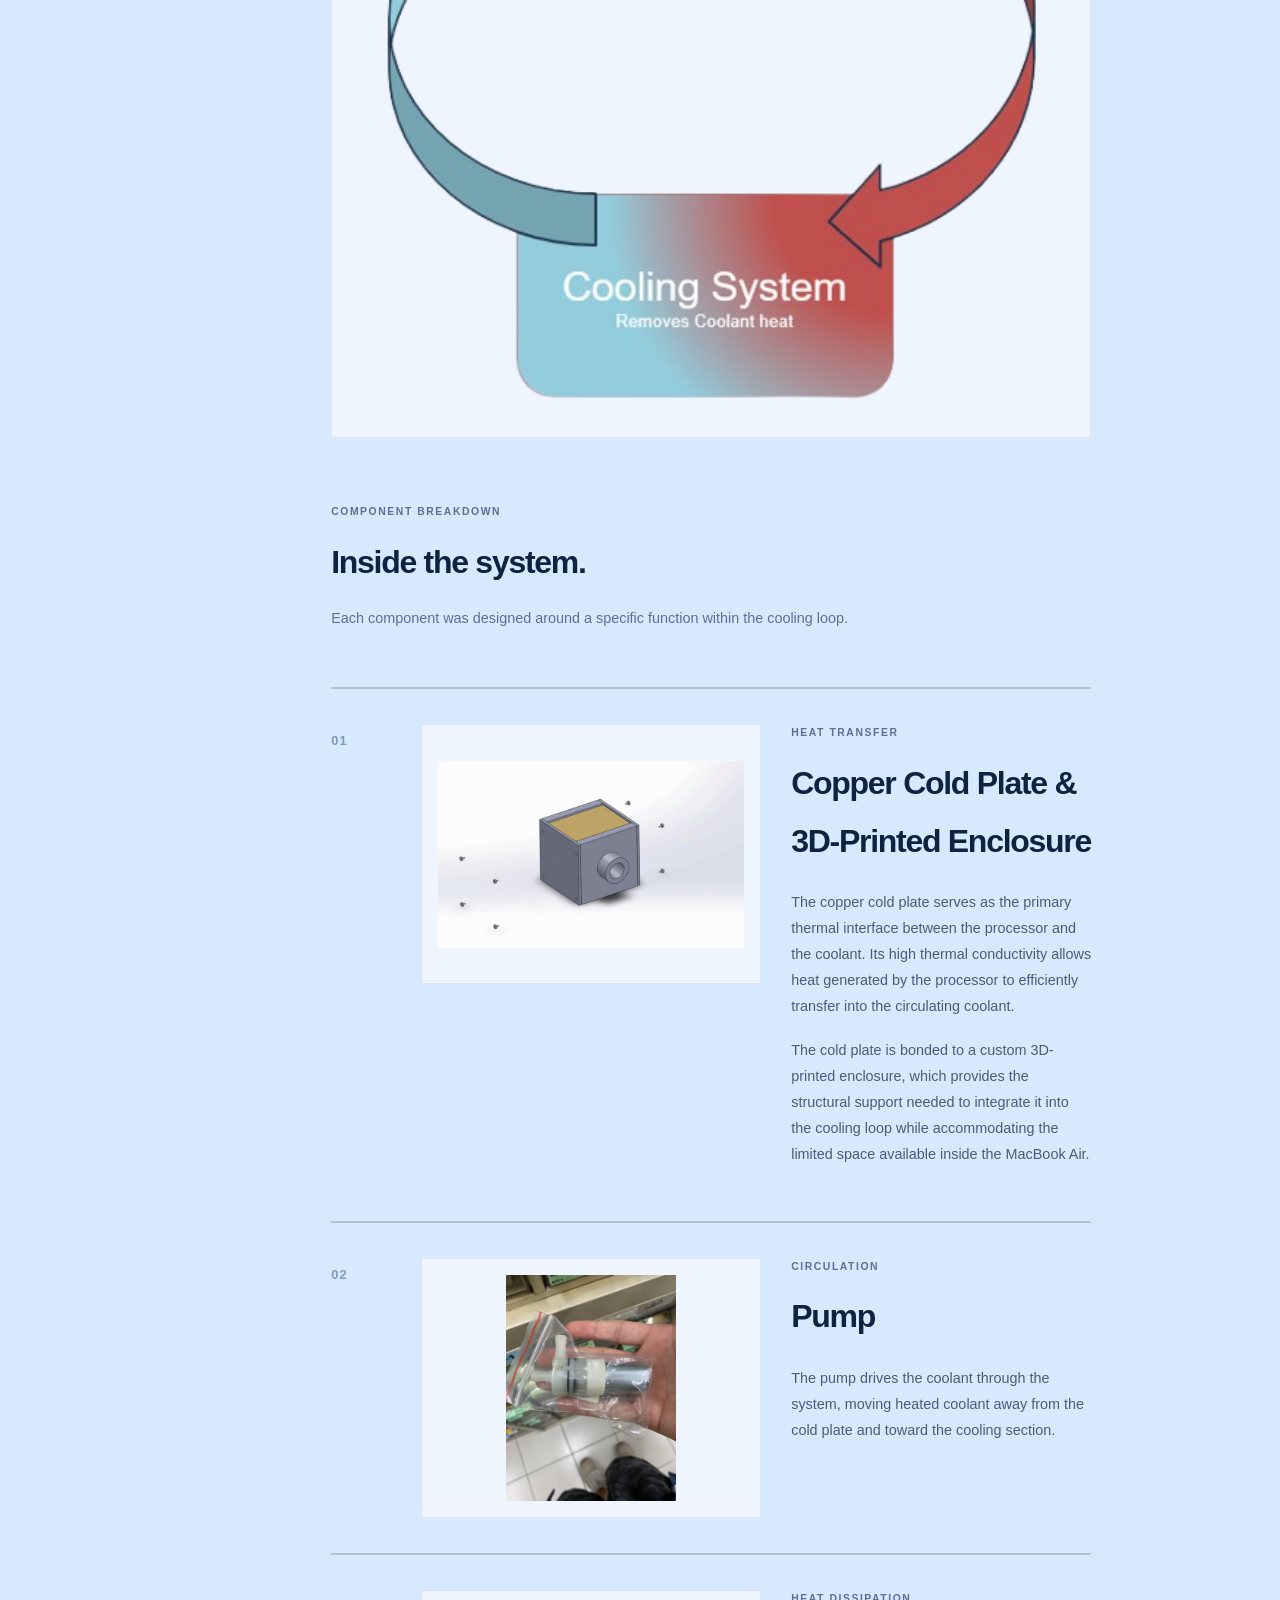
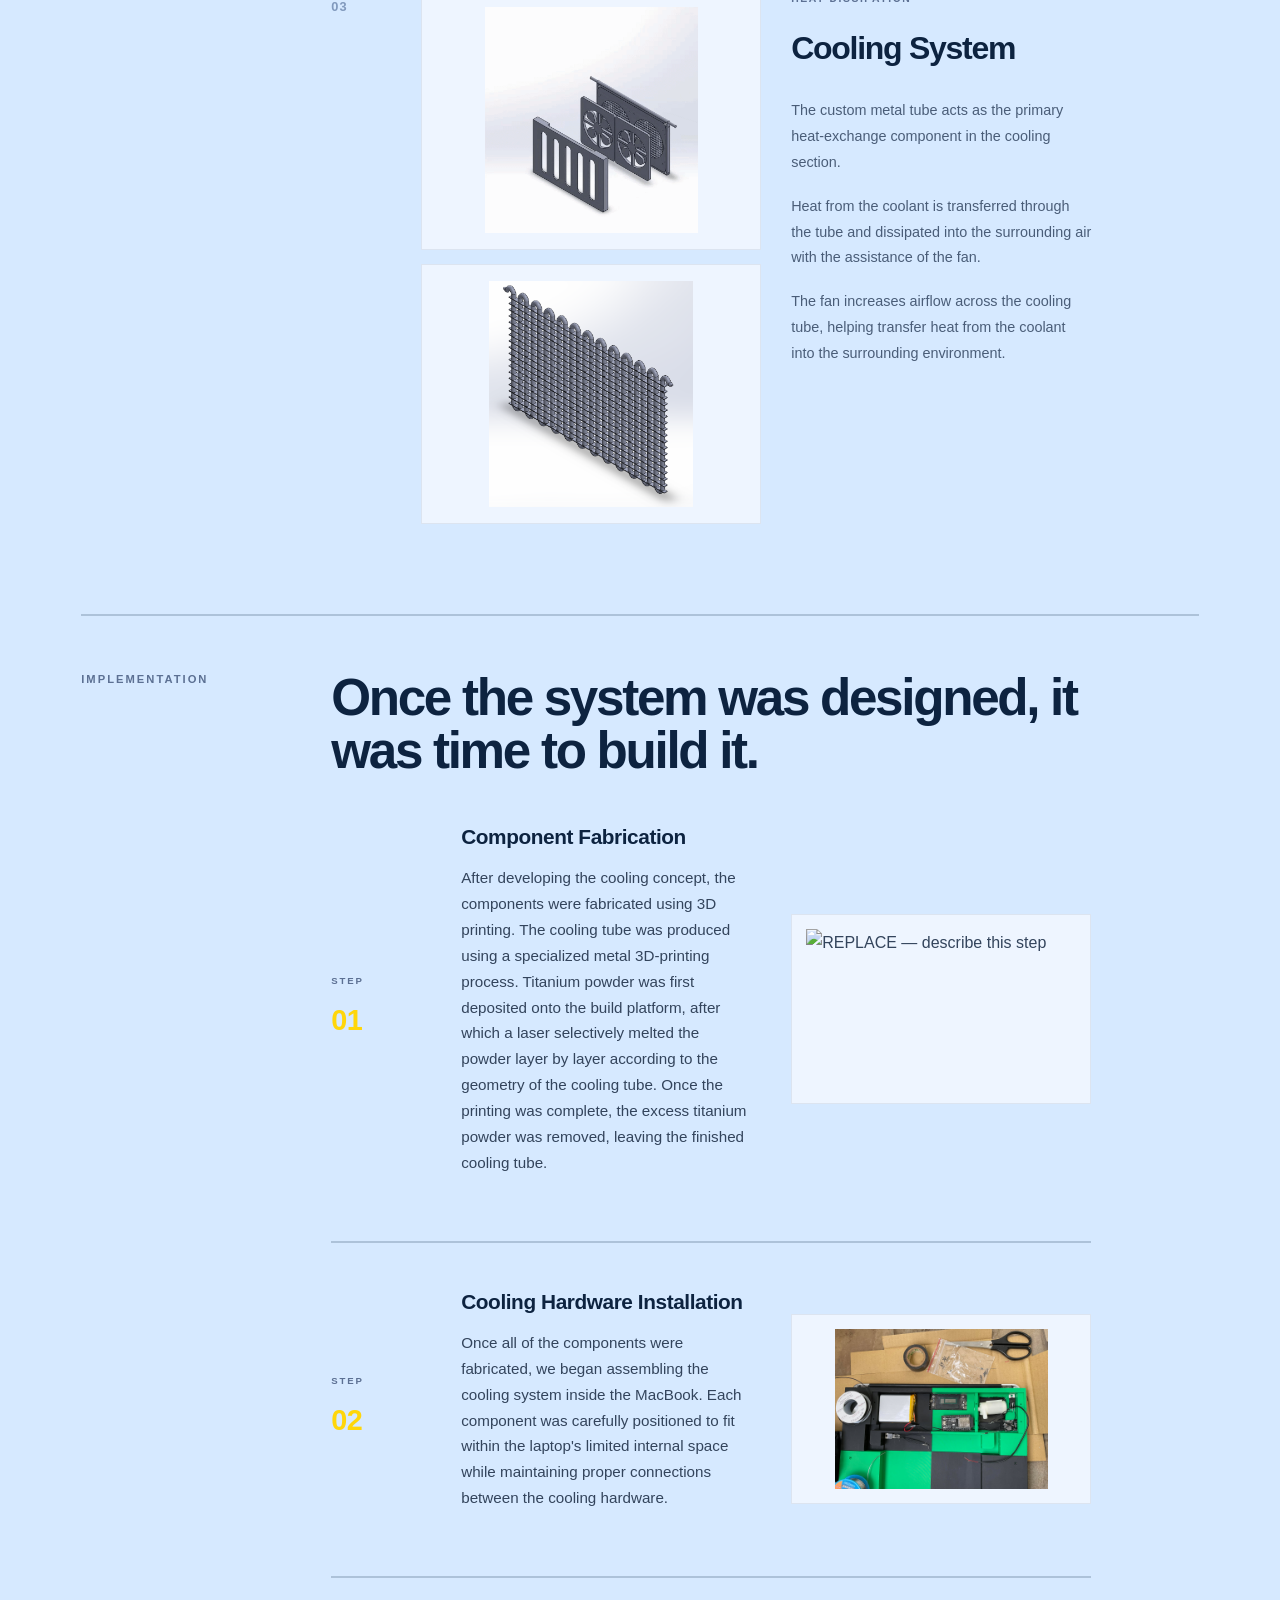
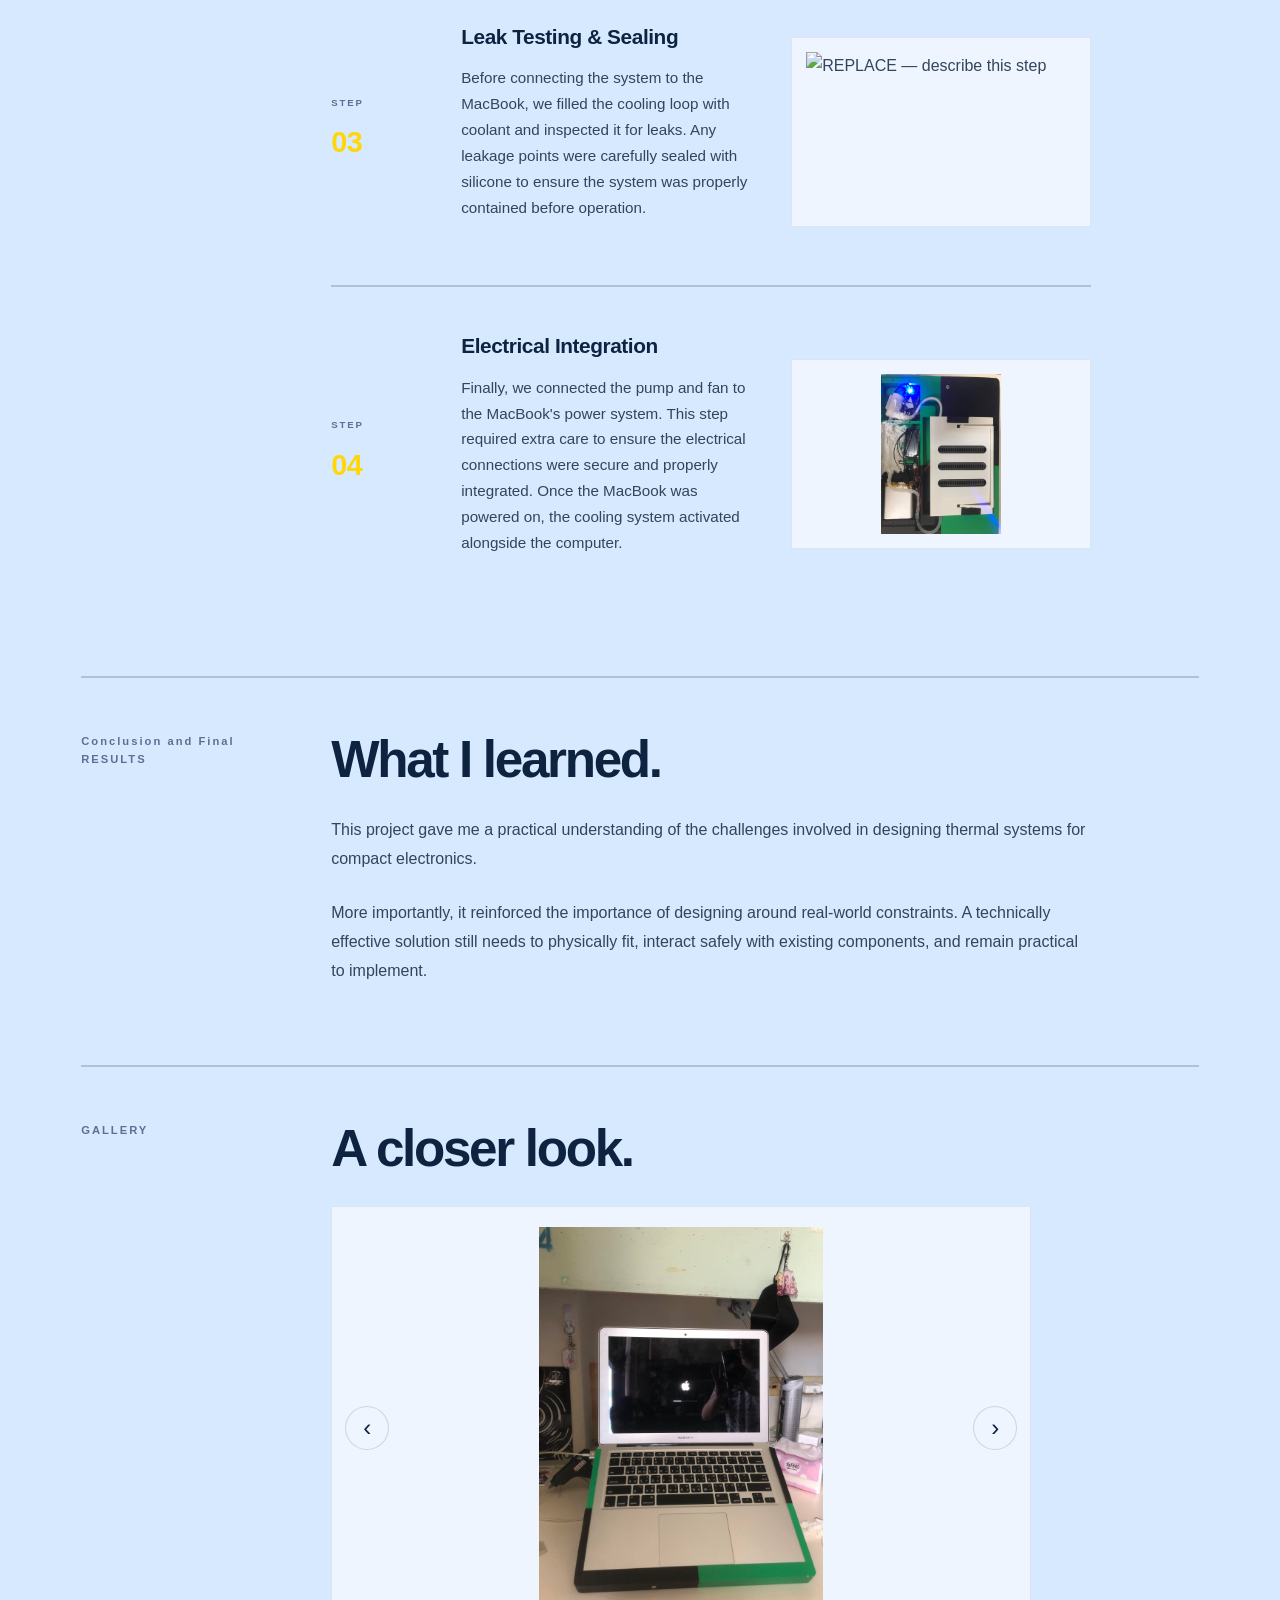
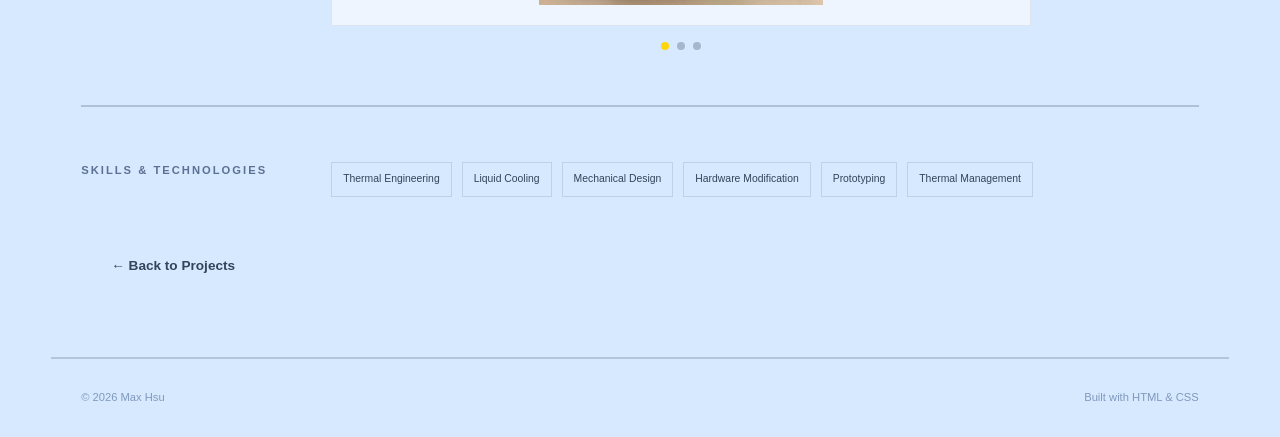
==== commit 0ab8baa7: "Update macbook-liquid-cooling.html" ====
--- a/macbook-liquid-cooling.html
+++ b/macbook-liquid-cooling.html
@@ -603,24 +603,6 @@
             </p>
 
         </div>
-      <div class="project-gallery">
-
-                <img
-                    src="image/Final1.jpg"
-                    alt="REPLACE — describe this build photo"
-                >
-
-                <img
-                    src="image/Final2.jpg"
-                    alt="REPLACE — describe this build photo"
-                >
-
-                <img
-                    src="image/Final3.jpg"
-                    alt="REPLACE — describe this build photo"
-                >
-
-            </div>
 
     </section>
       
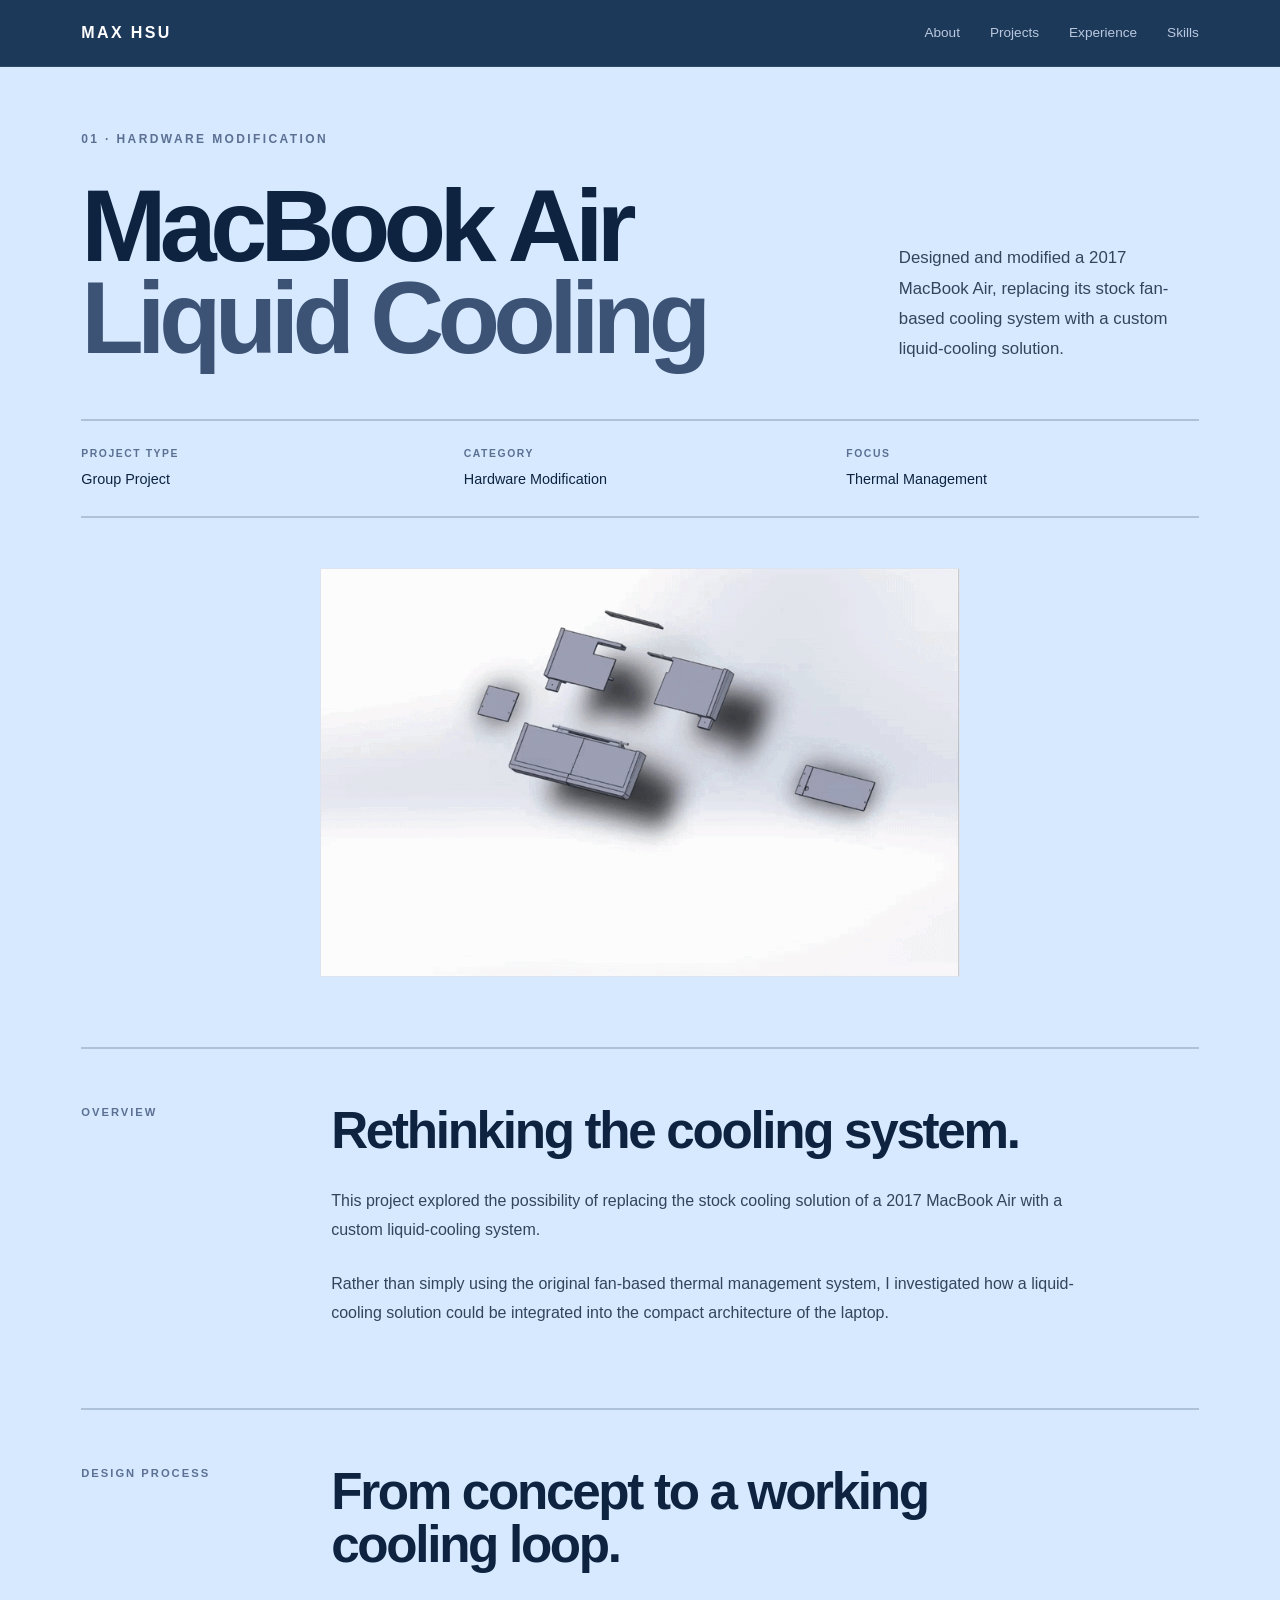
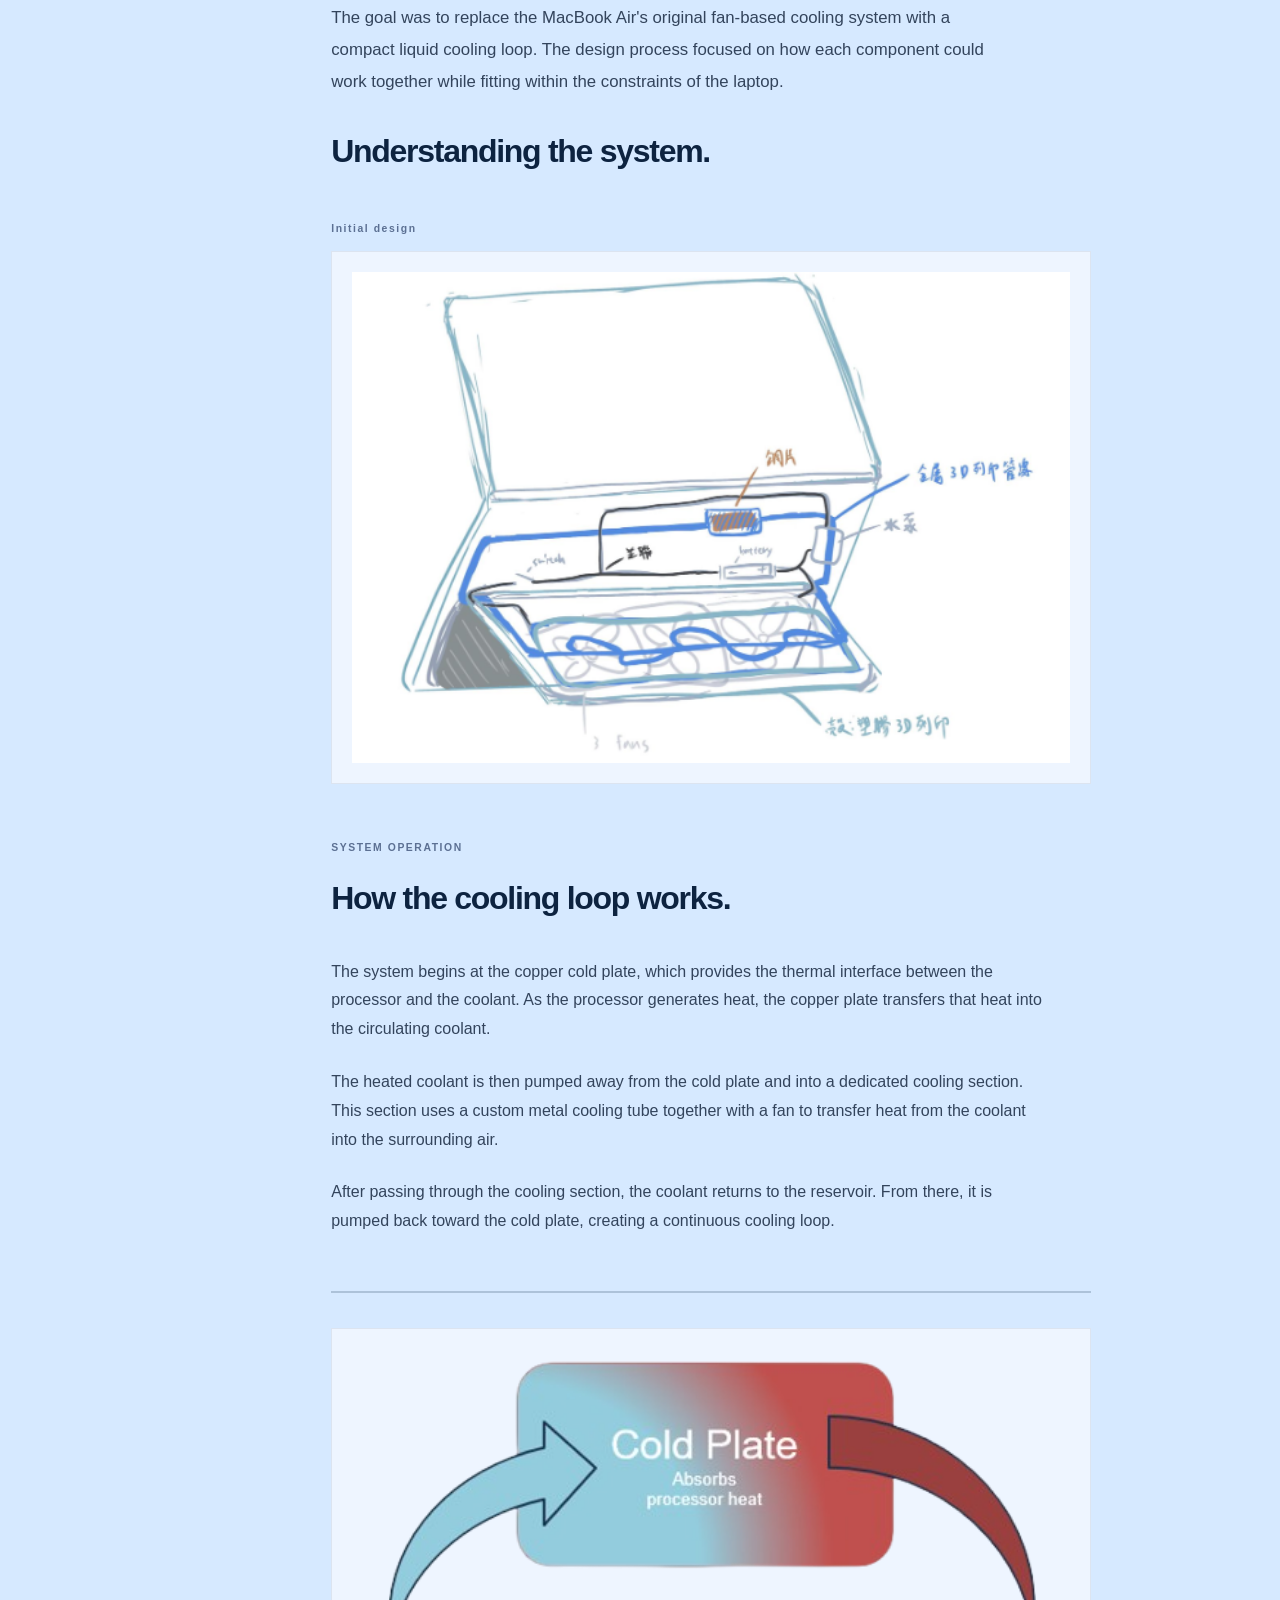
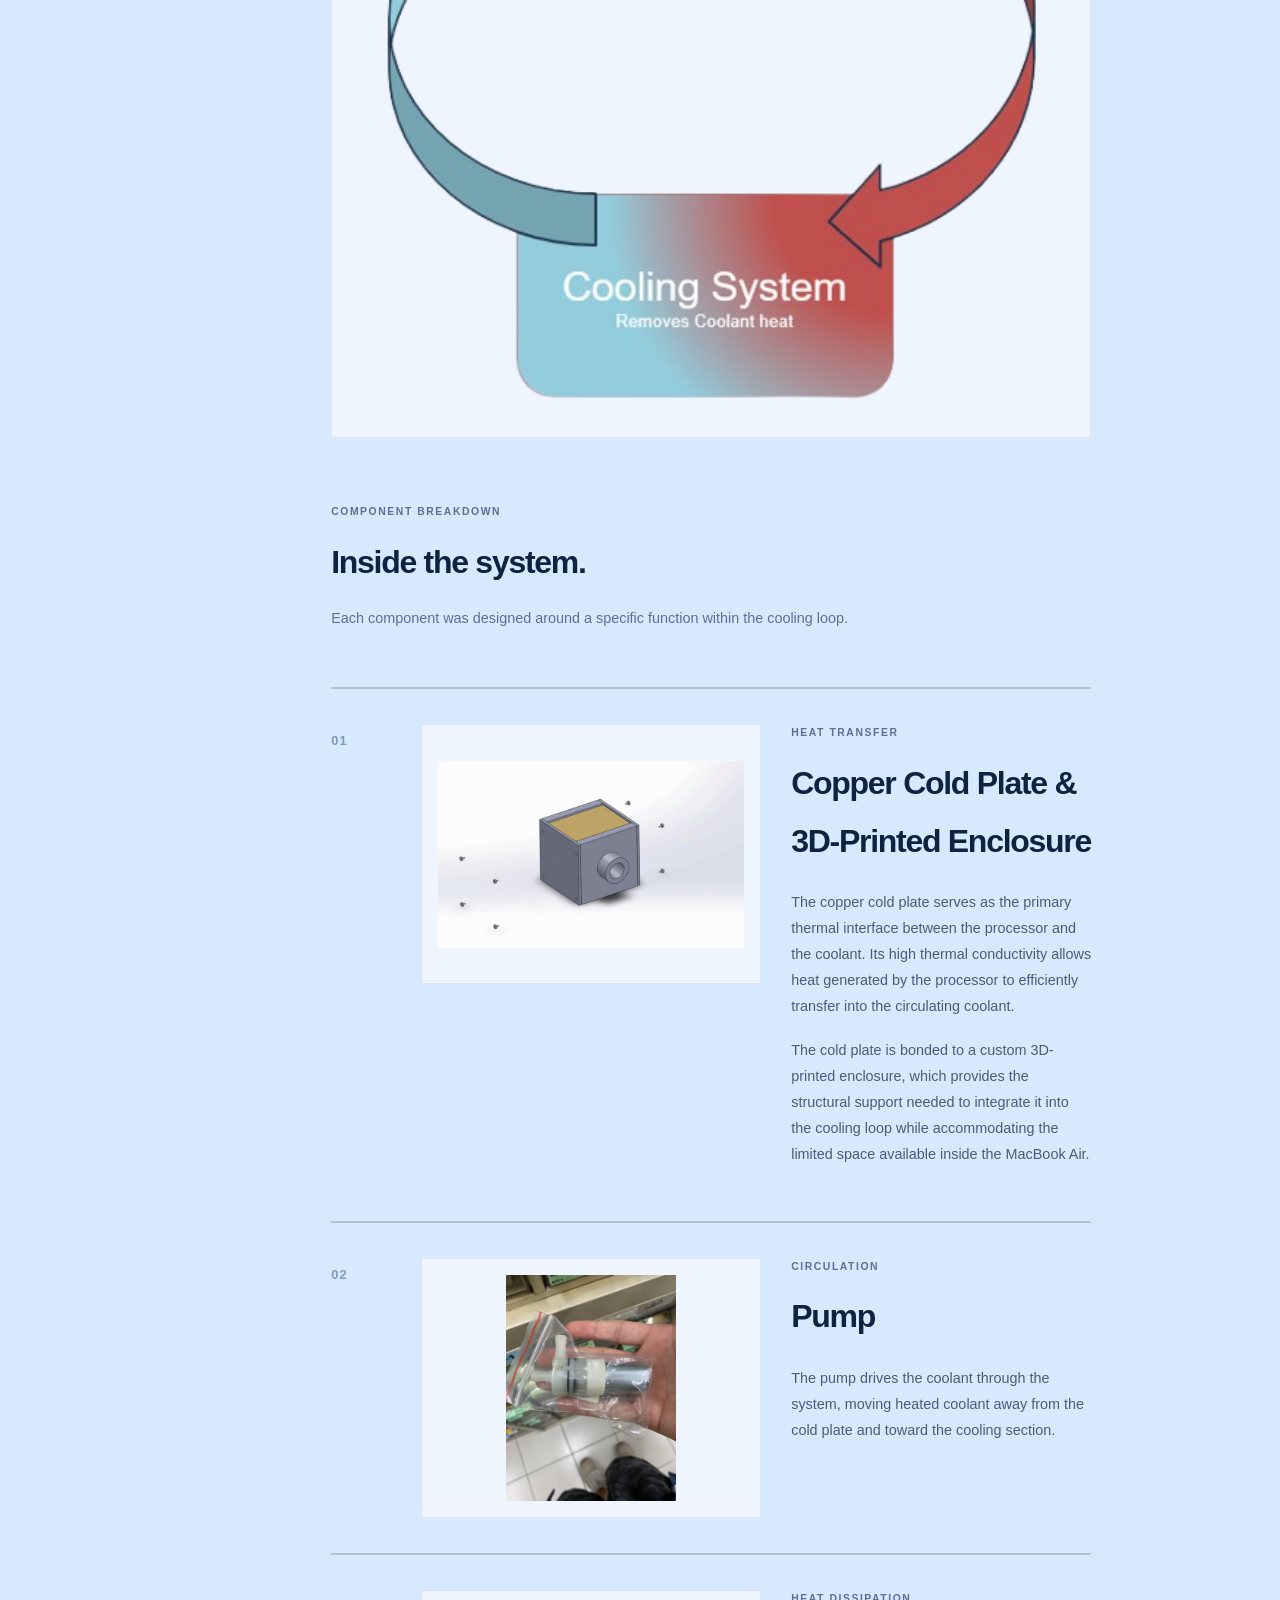
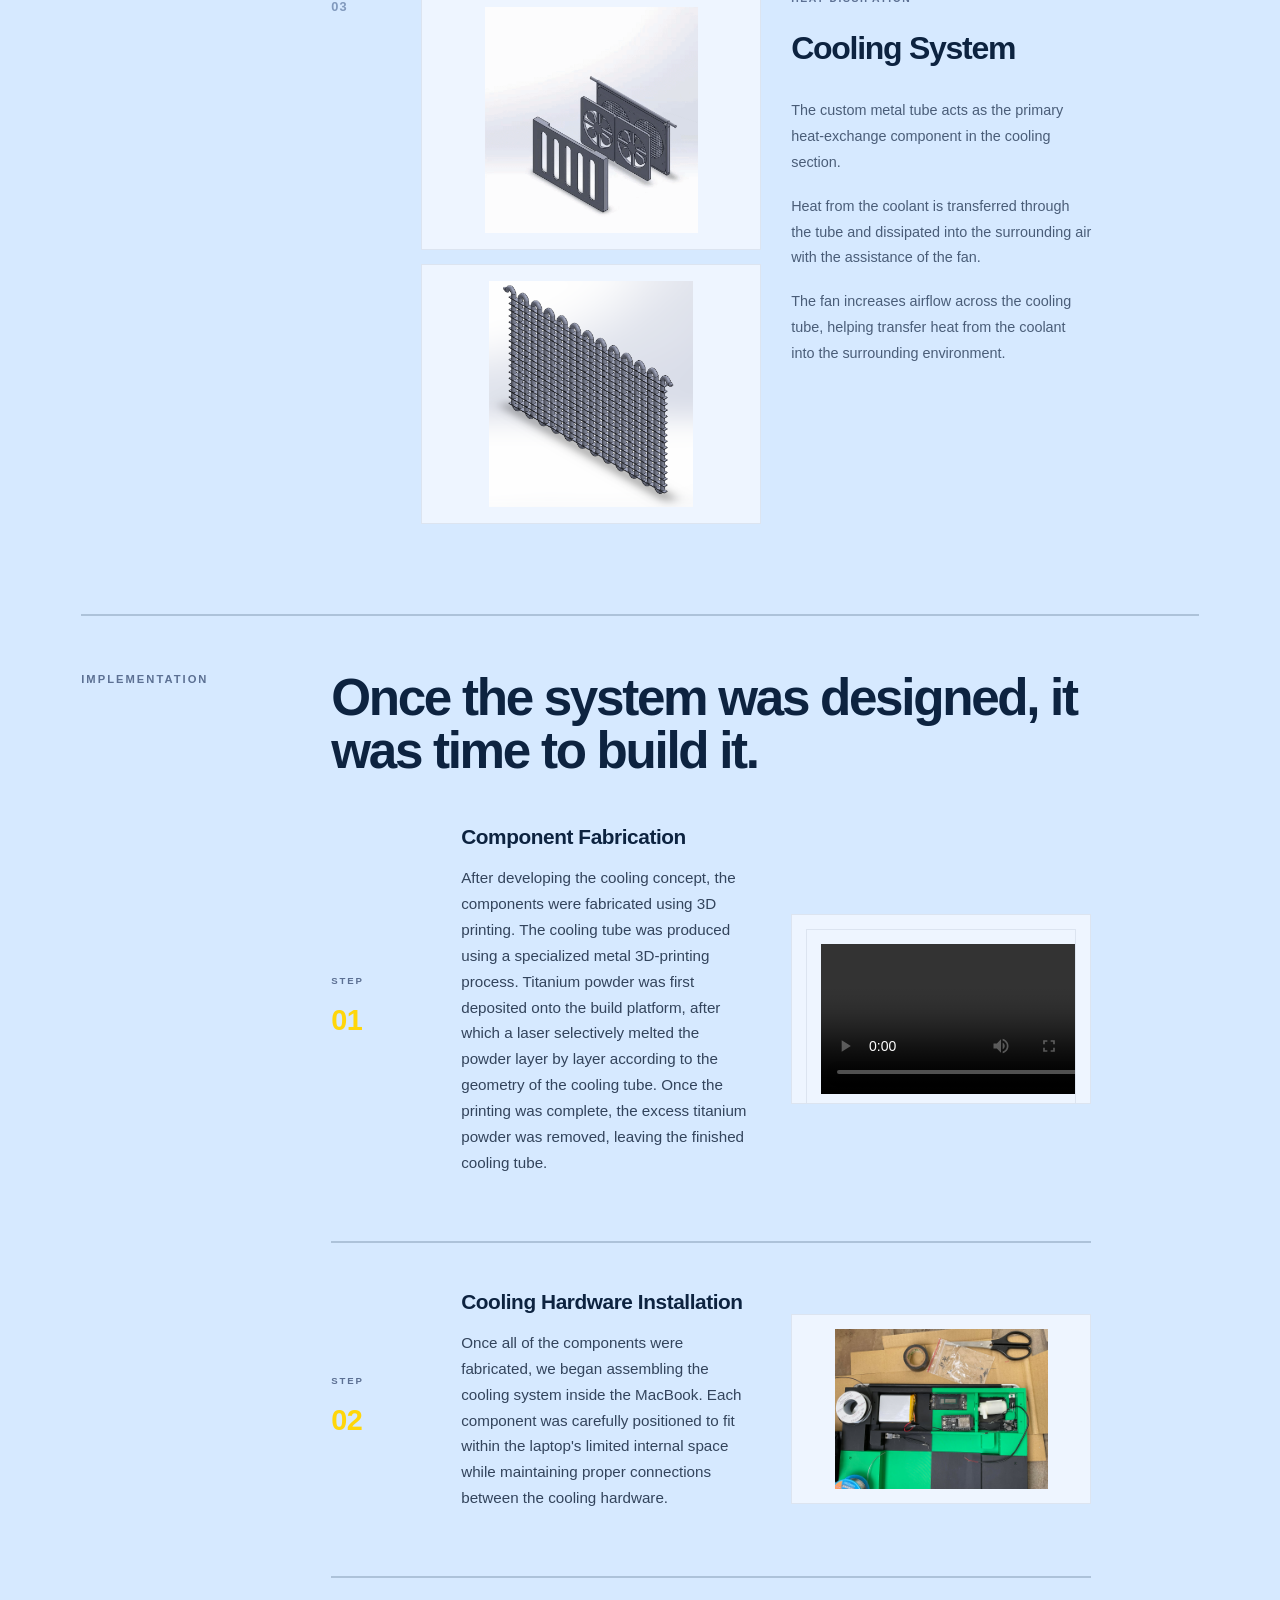
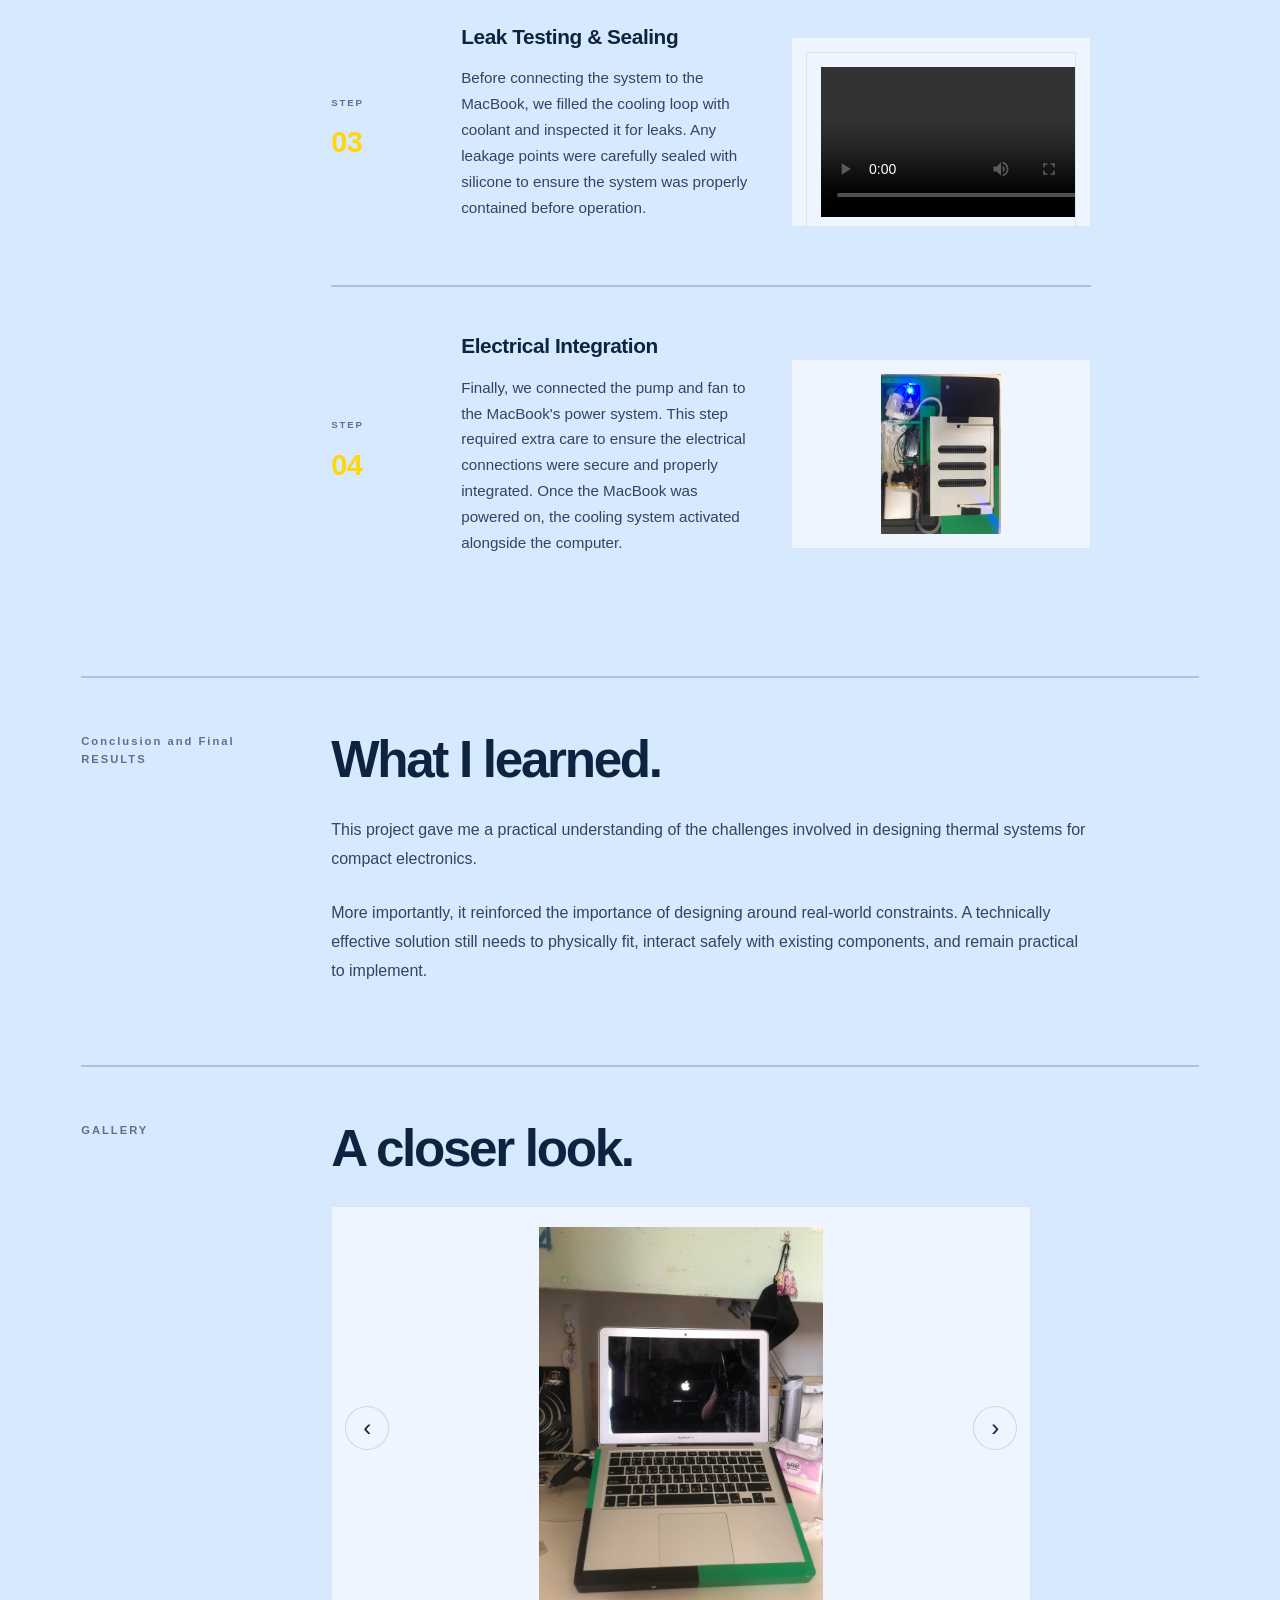
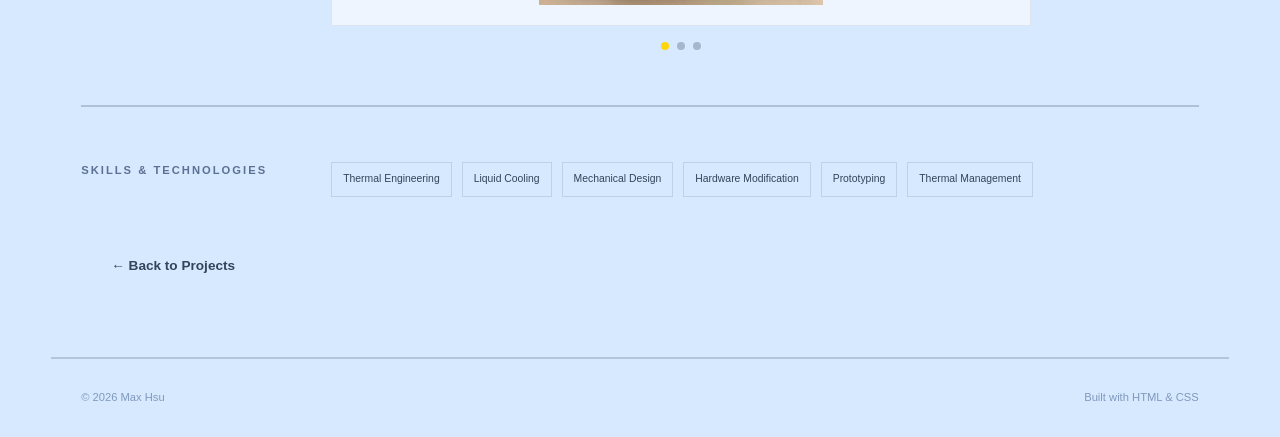
==== commit a25a4234: "Update macbook-liquid-cooling.html" ====
--- a/macbook-liquid-cooling.html
+++ b/macbook-liquid-cooling.html
@@ -493,10 +493,11 @@
                         </p>
                     </div>
                     <div class="impl-step-image">
-                        <img
-                            src="image/3Dprint (2).mp4"
-                            alt="REPLACE — describe this step"
-                        >
+                        <div class="impl-step-image">
+                      <video controls>
+                          <source src="image/3DPrint (2).mp4" type="video/mp4">
+                      </video>
+                        </div>
                     </div>
                 </div>
  
@@ -535,10 +536,11 @@
                               Any leakage points were carefully sealed with silicone to ensure the system was properly contained before operation.
                     </div>
                     <div class="impl-step-image">
-                        <img
-                            src="image/Leak.mp4"
-                            alt="REPLACE — describe this step"
-                        >
+                        <div class="impl-step-image">
+                      <video controls>
+                          <source src="image/Leak.mp4" type="video/mp4">
+                      </video>
+                        </div>
                     </div>
                 </div>
  
